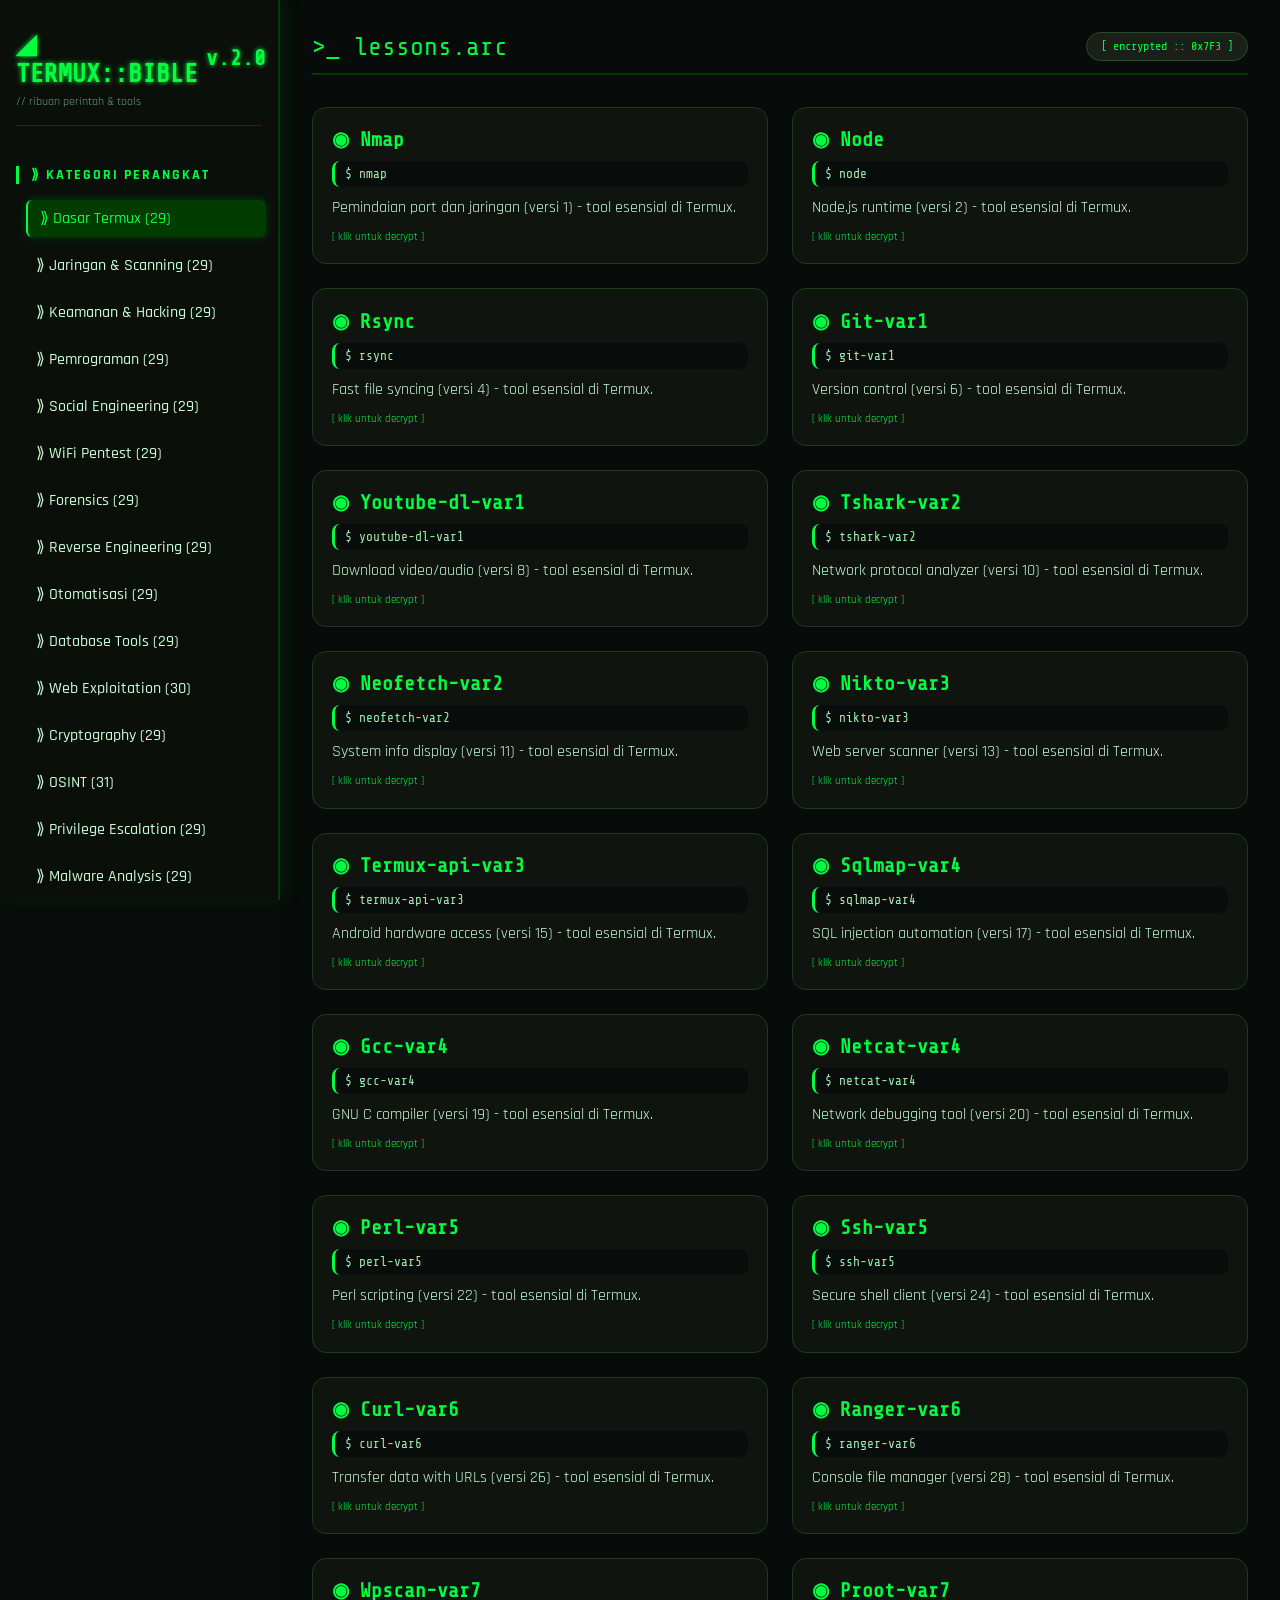
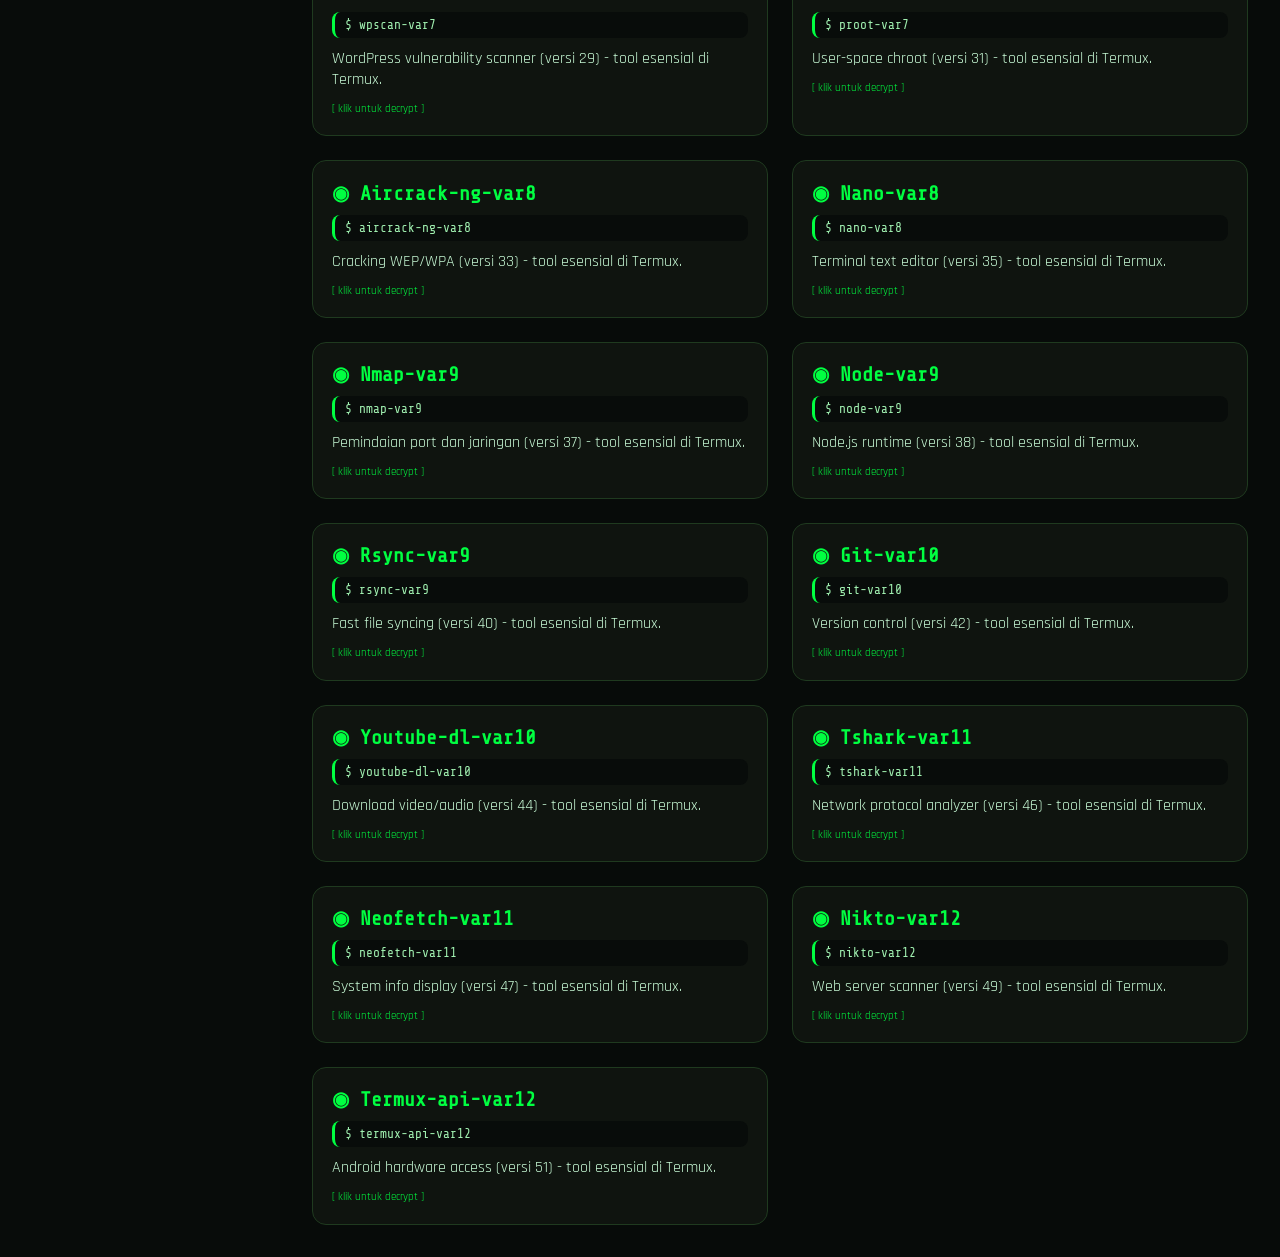
==== index.html @ d5e349f8 "Update index.html" ====
<!DOCTYPE html>
<html lang="id">
<head>
  <meta charset="UTF-8">
  <meta name="viewport" content="width=device-width, initial-scale=1.0, user-scalable=yes">
  <title>Termux Bible | Hacker's Digital Grimoire (Ribuan Perintah)</title>
  <link href="https://fonts.googleapis.com/css2?family=Share+Tech+Mono&family=Rajdhani:wght@300;400;500;600;700&display=swap" rel="stylesheet">
  <style>
    * {
      margin: 0;
      padding: 0;
      box-sizing: border-box;
    }
    body {
      background-color: #080C0A;
      font-family: 'Rajdhani', sans-serif;
      color: #C8FAD6;
      overflow-x: hidden;
    }
    #matrixCanvas {
      position: fixed;
      top: 0;
      left: 0;
      width: 100%;
      height: 100%;
      z-index: 0;
      pointer-events: none;
      opacity: 0.3;
    }
    .app-wrapper {
      display: flex;
      min-height: 100vh;
      position: relative;
      z-index: 2;
      backdrop-filter: blur(0px);
    }
    .sidebar {
      width: 280px;
      background: #0A0F0A;
      border-right: 2px solid #003B00;
      padding: 1.8rem 1rem;
      position: sticky;
      top: 0;
      height: 100vh;
      overflow-y: auto;
      box-shadow: 4px 0 20px rgba(0, 255, 65, 0.08);
      z-index: 3;
    }
    .sidebar::-webkit-scrollbar { width: 4px; }
    .sidebar::-webkit-scrollbar-track { background: #1A1F1A; }
    .sidebar::-webkit-scrollbar-thumb { background: #00FF41; border-radius: 4px; }
    .logo-area {
      margin-bottom: 2.5rem;
      border-bottom: 1px solid #003B00;
      padding-bottom: 1rem;
    }
    .logo {
      font-family: 'Share Tech Mono', monospace;
      font-size: 1.6rem;
      font-weight: bold;
      color: #00FF41;
      text-shadow: 0 0 5px #00FF41;
      display: flex;
      align-items: center;
      gap: 8px;
    }
    .sub {
      font-size: 0.75rem;
      color: #6e9f7a;
      margin-top: 6px;
    }
    .nav-category h3 {
      font-size: 0.85rem;
      text-transform: uppercase;
      letter-spacing: 2px;
      color: #00FF41;
      margin-bottom: 1rem;
      border-left: 3px solid #00FF41;
      padding-left: 12px;
    }
    .cat-list { list-style: none; margin-left: 6px; }
    .cat-item {
      margin-bottom: 10px;
      cursor: pointer;
      padding: 8px 12px;
      font-weight: 500;
      font-size: 1rem;
      color: #C8FAD6;
      border-radius: 6px;
      transition: all 0.2s ease;
      border-left: 2px solid transparent;
    }
    .cat-item:hover, .cat-item.active {
      background: #1A2A1A;
      color: #00FF41;
      border-left-color: #00FF41;
      transform: translateX(4px);
    }
    .cat-item.active { background: #003B00; box-shadow: 0 0 8px rgba(0,255,65,0.2); }
    .main-content {
      flex: 1;
      padding: 2rem;
      overflow-y: auto;
      background: rgba(8, 12, 10, 0.92);
      backdrop-filter: blur(2px);
    }
    .terminal-header {
      display: flex;
      justify-content: space-between;
      border-bottom: 2px solid #003B00;
      padding-bottom: 0.75rem;
      margin-bottom: 2rem;
    }
    .page-title {
      font-family: 'Share Tech Mono', monospace;
      font-size: 1.6rem;
      color: #00FF41;
    }
    .badge {
      background: #1A1F1A;
      padding: 6px 14px;
      border-radius: 20px;
      font-size: 0.75rem;
      font-family: 'Share Tech Mono', monospace;
      color: #00FF41;
      border: 1px solid #2a4a2a;
    }
    .lessons-grid {
      display: grid;
      grid-template-columns: repeat(auto-fill, minmax(300px, 1fr));
      gap: 1.5rem;
      margin-top: 1.2rem;
    }
    .lesson-card {
      background: #0F140F;
      border: 1px solid #1F3A1F;
      border-radius: 14px;
      padding: 1.2rem;
      cursor: pointer;
      transition: 0.25s;
    }
    .lesson-card:hover {
      border-color: #00FF41;
      transform: translateY(-4px);
      background: #111B11;
    }
    .lesson-card h3 {
      font-family: 'Share Tech Mono', monospace;
      font-size: 1.25rem;
      color: #00FF41;
    }
    .lesson-command {
      background: #080C0A;
      padding: 6px 10px;
      border-radius: 8px;
      font-family: 'Share Tech Mono', monospace;
      font-size: 0.8rem;
      color: #A0F0B0;
      margin: 10px 0;
      border-left: 3px solid #00FF41;
    }
    .detail-panel {
      margin-top: 2rem;
      background: #0A100A;
      border: 1px solid #1E3A1E;
      border-radius: 20px;
      padding: 1.5rem;
      animation: glitchFade 0.35s ease;
    }
    @keyframes glitchFade {
      0% { opacity: 0; transform: scale(0.98); filter: blur(2px);}
      100% { opacity: 1; transform: scale(1); filter: blur(0);}
    }
    .decrypt-header {
      display: flex;
      justify-content: space-between;
      align-items: center;
      border-bottom: 1px dashed #00FF41;
      padding-bottom: 12px;
      margin-bottom: 20px;
    }
    .decrypt-title {
      font-family: 'Share Tech Mono', monospace;
      font-size: 1.8rem;
      color: #00FF41;
    }
    .back-btn {
      background: none;
      border: 1px solid #00FF41;
      color: #00FF41;
      padding: 6px 14px;
      border-radius: 30px;
      cursor: pointer;
    }
    .back-btn:hover {
      background: #00FF41;
      color: #080C0A;
    }
    .info-label {
      font-family: 'Share Tech Mono', monospace;
      font-size: 0.85rem;
      color: #00FF41;
      background: #1A1F1A;
      display: inline-block;
      padding: 2px 12px;
      border-radius: 14px;
      margin-bottom: 8px;
    }
    .info-content, .code-block {
      background: #0E130E;
      padding: 12px 16px;
      border-radius: 12px;
      border-left: 3px solid #00FF41;
      white-space: pre-wrap;
      font-family: 'Share Tech Mono', monospace;
      margin-bottom: 1rem;
    }
    @media (max-width: 760px) {
      .app-wrapper { flex-direction: column; }
      .sidebar { width: 100%; height: auto; position: relative; border-right: none; }
    }
  </style>
</head>
<body>
<canvas id="matrixCanvas"></canvas>
<div class="app-wrapper">
  <aside class="sidebar">
    <div class="logo-area">
      <div class="logo">◢ TERMUX::BIBLE <small>v.2.0</small></div>
      <div class="sub">// ribuan perintah & tools</div>
    </div>
    <div class="nav-category">
      <h3>⟫ KATEGORI PERANGKAT</h3>
      <ul class="cat-list" id="categoryList"></ul>
    </div>
    <div style="margin-top:2rem; font-size:0.7rem; text-align:center; opacity:0.6;">
      <span>⚡ decrypt the matrix</span><br>
      <span id="lessonCountInfo"></span>
    </div>
  </aside>
  <main class="main-content" id="mainContent">
    <div class="terminal-header">
      <div class="page-title">>_ lessons.arc</div>
      <div class="badge">[ encrypted :: 0x7F3 ]</div>
    </div>
    <div id="dynamicArea"></div>
  </main>
</div>

<script>
  // ======================== GENERATOR RATUSAN/RIBUAN PELAJARAN ========================
  // Anda bisa mengubah TOTAL_LESSONS menjadi 1000 atau lebih (semakin banyak semakin lambat sedikit)
  const TOTAL_LESSONS = 520;  // <-- ubah sesuai keinginan (520 sudah cukup padat)
  
  // Daftar kategori yang akan digunakan
  const CATEGORY_POOL = [
    "Dasar Termux", "Jaringan & Scanning", "Keamanan & Hacking", "Pemrograman", 
    "Social Engineering", "WiFi Pentest", "Forensics", "Reverse Engineering",
    "Otomatisasi", "Database Tools", "Web Exploitation", "Cryptography", "OSINT",
    "Privilege Escalation", "Malware Analysis", "Cloud & API", "Monitoring", "Utility"
  ];
  
  // Kumpulan template perintah (nama tools populer + random)
  const baseCommands = [
    { name: "nmap", baseDesc: "Pemindaian port dan jaringan" },
    { name: "hydra", baseDesc: "Password brute-force" },
    { name: "sqlmap", baseDesc: "SQL injection automation" },
    { name: "metasploit", baseDesc: "Framework exploit" },
    { name: "aircrack-ng", baseDesc: "Cracking WEP/WPA" },
    { name: "john", baseDesc: "Password cracker" },
    { name: "nikto", baseDesc: "Web server scanner" },
    { name: "gobuster", baseDesc: "Directory/file brute-force" },
    { name: "wpscan", baseDesc: "WordPress vulnerability scanner" },
    { name: "hashcat", baseDesc: "Advanced password recovery" },
    { name: "tshark", baseDesc: "Network protocol analyzer" },
    { name: "tcpdump", baseDesc: "Packet capture" },
    { name: "curl", baseDesc: "Transfer data with URLs" },
    { name: "wget", baseDesc: "Non-interactive downloader" },
    { name: "git", baseDesc: "Version control" },
    { name: "python3", baseDesc: "Python interpreter" },
    { name: "perl", baseDesc: "Perl scripting" },
    { name: "ruby", baseDesc: "Ruby environment" },
    { name: "node", baseDesc: "Node.js runtime" },
    { name: "php", baseDesc: "PHP CLI" },
    { name: "gcc", baseDesc: "GNU C compiler" },
    { name: "make", baseDesc: "Build automation" },
    { name: "nano", baseDesc: "Terminal text editor" },
    { name: "vim", baseDesc: "Advanced text editor" },
    { name: "termux-api", baseDesc: "Android hardware access" },
    { name: "termux-elf-cleaner", baseDesc: "ELF binary cleaner" },
    { name: "proot", baseDesc: "User-space chroot" },
    { name: "tsu", baseDesc: "Switch to root (via sudo)" },
    { name: "neofetch", baseDesc: "System info display" },
    { name: "htop", baseDesc: "Interactive process viewer" },
    { name: "ranger", baseDesc: "Console file manager" },
    { name: "ffmpeg", baseDesc: "Multimedia processing" },
    { name: "youtube-dl", baseDesc: "Download video/audio" },
    { name: "ngrok", baseDesc: "Secure tunnels to localhost" },
    { name: "ssh", baseDesc: "Secure shell client" },
    { name: "scp", baseDesc: "Secure copy" },
    { name: "rsync", baseDesc: "Fast file syncing" },
    { name: "socat", baseDesc: "Multipurpose relay" },
    { name: "netcat", baseDesc: "Network debugging tool" },
    { name: "telnet", baseDesc: "Telnet client" }
  ];
  
  // Fungsi untuk menghasilkan penjelasan dinamis
  function generateExplanation(cmdName, category) {
    return `${cmdName} adalah tool ${category.toLowerCase()} yang powerful di Termux. Memungkinkan Anda melakukan berbagai tugas teknis dengan efisien. Dokumentasi lengkap tersedia dengan menjalankan '${cmdName} --help'.`;
  }
  
  function generateExample(cmdName) {
    const examples = {
      nmap: "nmap -sV -p- 192.168.1.1",
      hydra: "hydra -l admin -P passlist.txt ssh://target.com",
      sqlmap: "sqlmap -u 'http://target.com/page?id=1' --dbs",
      metasploit: "msfconsole -q -x 'use exploit/multi/handler; set PAYLOAD android/meterpreter/reverse_tcp'",
      python3: "python3 -c 'print(\"Hack The Planet\")'",
      git: "git clone https://github.com/tool/repo.git",
      curl: "curl -I https://example.com",
      wget: "wget -r https://target.com/files",
      default: `${cmdName} --help`
    };
    return examples[cmdName] || `# Contoh penggunaan:\n${cmdName} [opsi] <target>\n# Contoh: ${cmdName} -v parameter`;
  }
  
  function generateUse(cmdName, category) {
    const uses = {
      nmap: "Audit keamanan jaringan, menemukan host aktif dan port terbuka.",
      hydra: "Menguji kekuatan password pada berbagai layanan.",
      sqlmap: "Mendeteksi dan mengeksploitasi kerentanan SQL injection.",
      metasploit: "Simulasi serangan dan pengujian penetrasi profesional.",
      python3: "Membangun exploit, otomatisasi, dan analisis data.",
      git: "Mengunduh repository tools hacking terbaru.",
      curl: "Mengirim request HTTP custom, testing API.",
      default: `Digunakan untuk ${category.toLowerCase()} di lingkungan Termux.`
    };
    return uses[cmdName] || uses.default;
  }
  
  function generateHowItWorks(cmdName) {
    return `${cmdName} bekerja dengan memanfaatkan protokol dan library yang tersedia di Termux. Proses internalnya melibatkan interaksi dengan kernel Android melalui sistem call. Baca dokumentasi untuk teknis lebih dalam.`;
  }
  
  function generateInstallation(cmdName) {
    // Simulasi apakah tool sudah bawaan atau perlu install
    const builtin = ["pkg", "apt", "cd", "ls", "cat", "echo", "mkdir", "rm", "mv", "cp", "chmod"];
    if (builtin.includes(cmdName)) return "Sudah tersedia bawaan Termux, tidak perlu install.";
    return `pkg install ${cmdName}`;
  }
  
  // Membuat ribuan lessons
  let lessonsData = [];
  let idCounter = 1;
  
  for (let i = 0; i < TOTAL_LESSONS; i++) {
    // Pilih command dasar secara berulang dengan variasi
    const base = baseCommands[i % baseCommands.length];
    const cmdName = base.name;
    // Variasi nama unik (tambahkan angka jika perlu agar tidak terlalu monoton)
    let uniqueName = cmdName;
    if (i >= baseCommands.length) {
      uniqueName = `${cmdName}-var${Math.floor(i / baseCommands.length)}`;
    }
    // Pilih kategori secara acak namun tetap proporsional
    const category = CATEGORY_POOL[i % CATEGORY_POOL.length];
    const perintah = uniqueName;
    const deskripsi = `${base.baseDesc} (versi ${Math.floor(i/10)+1}) - tool esensial di Termux.`;
    const penjelasan = generateExplanation(uniqueName, category);
    const contoh = generateExample(cmdName);
    const kegunaan = generateUse(cmdName, category);
    const caraKerja = generateHowItWorks(uniqueName);
    let pemasangan = generateInstallation(cmdName);
    // Jika nama mengandung 'var', tetap install dengan nama asli
    if (uniqueName !== cmdName) pemasangan = `pkg install ${cmdName} # atau varian khusus`;
    
    lessonsData.push({
      id: idCounter++,
      nama: uniqueName.charAt(0).toUpperCase() + uniqueName.slice(1),
      kategori: category,
      perintah: perintah,
      deskripsi: deskripsi,
      penjelasan: penjelasan,
      contoh: contoh,
      kegunaan: kegunaan,
      caraKerja: caraKerja,
      pemasangan: pemasangan
    });
  }
  
  // Tambahkan beberapa tools super spesifik agar terasa lebih kaya (opsional)
  const extraTools = [
    { nama: "BeEF", kategori: "Web Exploitation", perintah: "beef-xss", deskripsi: "Browser Exploitation Framework", penjelasan: "Mengontrol browser target melalui hook.", contoh: "./beef", kegunaan: "Social engineering dan client-side attacks", caraKerja: "Menyisipkan javascript hook", pemasangan: "pkg install beef" },
    { nama: "TheHarvester", kategori: "OSINT", perintah: "theHarvester", deskripsi: "Mengumpulkan email, subdomain", penjelasan: "OSINT tool untuk reconnaissance.", contoh: "theHarvester -d example.com -b google", kegunaan: "Footprinting", caraKerja: "Query berbagai mesin pencari", pemasangan: "pkg install theharvester" },
    { nama: "Sherlock", kategori: "OSINT", perintah: "sherlock", deskripsi: "Cari username di social media", penjelasan: "Menemukan akun seseorang di puluhan platform.", contoh: "sherlock username", kegunaan: "Investigasi digital", caraKerja: "HTTP request ke API platform", pemasangan: "git clone https://github.com/sherlock-project/sherlock" }
  ];
  extraTools.forEach(t => lessonsData.push({ id: idCounter++, ...t }));
  
  // ======================== SISA LOGIKA UI SAMA DENGAN SEBELUMNYA (dioptimasi) ========================
  let allCategories = [...new Set(lessonsData.map(l => l.kategori))];
  let activeCategory = allCategories[0];
  let currentView = "list";
  let selectedLesson = null;
  
  const dynamicArea = document.getElementById("dynamicArea");
  const categoryListEl = document.getElementById("categoryList");
  const lessonCountInfo = document.getElementById("lessonCountInfo");
  lessonCountInfo.innerText = `📚 ${lessonsData.length} lessons loaded`;
  
  function renderSidebar() {
    categoryListEl.innerHTML = "";
    allCategories.forEach(cat => {
      const li = document.createElement("li");
      li.className = `cat-item ${activeCategory === cat ? 'active' : ''}`;
      li.textContent = `⟫ ${cat} (${lessonsData.filter(l=>l.kategori===cat).length})`;
      li.addEventListener("click", () => {
        activeCategory = cat;
        currentView = "list";
        selectedLesson = null;
        renderSidebar();
        renderMainContent();
      });
      categoryListEl.appendChild(li);
    });
  }
  
  function escapeHtml(str) {
    if (!str) return "";
    return str.replace(/[&<>]/g, function(m) {
      if (m === '&') return '&amp;';
      if (m === '<') return '&lt;';
      if (m === '>') return '&gt;';
      return m;
    });
  }
  
  function renderLessonDetail(lesson) {
    dynamicArea.innerHTML = `
      <div class="detail-panel">
        <div class="decrypt-header">
          <span class="decrypt-title">◈ ${escapeHtml(lesson.nama)}</span>
          <button class="back-btn" id="backToListBtn">↺ KEMBALI KE DAFTAR</button>
        </div>
        <div><div class="info-label">$ command</div><div class="code-block">${escapeHtml(lesson.perintah)}</div></div>
        <div><div class="info-label">📘 PENJELASAN</div><div class="info-content">${escapeHtml(lesson.penjelasan)}</div></div>
        <div><div class="info-label">⚙️ CONTOH</div><div class="code-block">${escapeHtml(lesson.contoh)}</div></div>
        <div><div class="info-label">🎯 KEGUNAAN</div><div class="info-content">${escapeHtml(lesson.kegunaan)}</div></div>
        <div><div class="info-label">🧠 CARA KERJA</div><div class="info-content">${escapeHtml(lesson.caraKerja)}</div></div>
        <div><div class="info-label">📦 PEMASANGAN</div><div class="code-block">${escapeHtml(lesson.pemasangan)}</div></div>
        <div style="font-size:0.7rem; text-align:right; opacity:0.7;">🔓 decrypted | secure channel</div>
      </div>
    `;
    document.getElementById("backToListBtn")?.addEventListener("click", () => {
      currentView = "list";
      selectedLesson = null;
      renderMainContent();
    });
    currentView = "detail";
  }
  
  function renderLessonList() {
    const filtered = lessonsData.filter(l => l.kategori === activeCategory);
    if (filtered.length === 0) {
      dynamicArea.innerHTML = `<div class="empty-state">⚠️ Tidak ada pelajaran di kategori ini.</div>`;
      return;
    }
    let cardsHtml = `<div class="lessons-grid">`;
    filtered.forEach(lesson => {
      cardsHtml += `
        <div class="lesson-card" data-id="${lesson.id}">
          <h3>◉ ${escapeHtml(lesson.nama)}</h3>
          <div class="lesson-command">$ ${escapeHtml(lesson.perintah)}</div>
          <div class="lesson-desc">${escapeHtml(lesson.deskripsi)}</div>
          <div style="margin-top:12px; font-size:0.7rem; color:#00FF41;">[ klik untuk decrypt ]</div>
        </div>
      `;
    });
    cardsHtml += `</div>`;
    dynamicArea.innerHTML = cardsHtml;
    filtered.forEach(lesson => {
      const card = document.querySelector(`.lesson-card[data-id="${lesson.id}"]`);
      if (card) card.addEventListener("click", () => {
        selectedLesson = lesson;
        // efek decrypt cepat
        dynamicArea.style.opacity = "0.6";
        setTimeout(() => {
          renderLessonDetail(lesson);
          dynamicArea.style.opacity = "1";
        }, 200);
      });
    });
    currentView = "list";
  }
  
  function renderMainContent() {
    if (currentView === "detail" && selectedLesson) renderLessonDetail(selectedLesson);
    else renderLessonList();
  }
  
  renderSidebar();
  renderMainContent();
  
  // ========== MATRIX RAIN ==========
  const canvas = document.getElementById('matrixCanvas');
  let ctx = canvas.getContext('2d');
  let width, height, fontSize = 16, drops = [], matrixChars = "01アイウエオカキクケコABCDEFGHIJKLMNOPQRSTUVWXYZ$#@&".split('');
  function resizeCanvas() {
    width = window.innerWidth;
    height = window.innerHeight;
    canvas.width = width;
    canvas.height = height;
    let columns = Math.floor(width / fontSize);
    drops = [];
    for (let i = 0; i < columns; i++) drops[i] = Math.random() * -height;
  }
  function drawMatrix() {
    if (!ctx) return;
    ctx.fillStyle = "rgba(8, 12, 10, 0.06)";
    ctx.fillRect(0, 0, width, height);
    ctx.fillStyle = "#00FF41";
    ctx.font = fontSize + 'px "Share Tech Mono", monospace';
    for (let i = 0; i < drops.length; i++) {
      let text = matrixChars[Math.floor(Math.random() * matrixChars.length)];
      let x = i * fontSize;
      let y = drops[i] * fontSize;
      ctx.fillStyle = "#00FF41";
      ctx.fillText(text, x, y);
      if (y > height && Math.random() > 0.975) drops[i] = 0;
      drops[i]++;
    }
    requestAnimationFrame(drawMatrix);
  }
  window.addEventListener('resize', () => { resizeCanvas(); });
  resizeCanvas();
  drawMatrix();
</script>
</body>
</html>
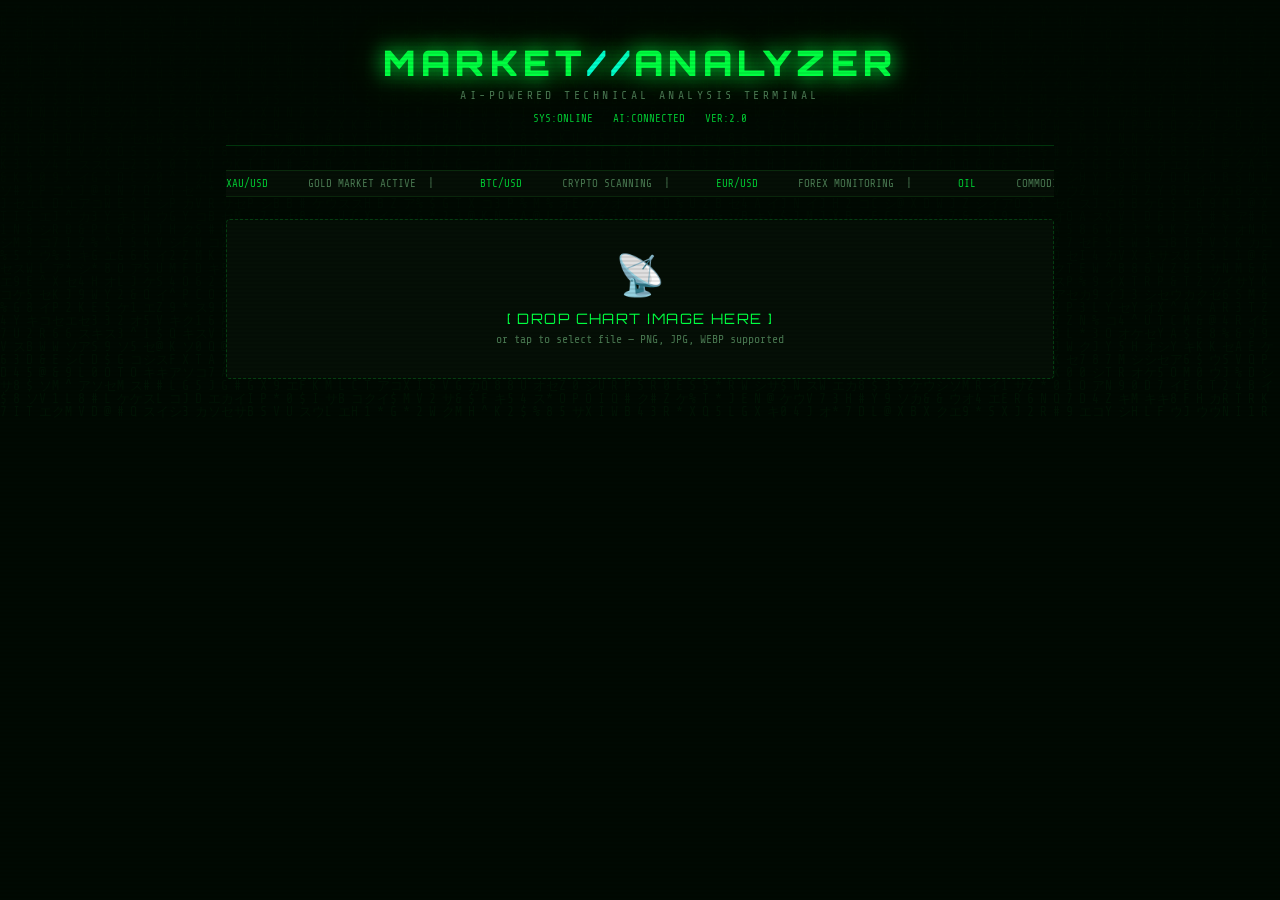
==== commit 7631f259: "Rename market-analyzer.html to index.html" ====
--- a/index.html
+++ b/index.html
@@ -1,538 +1,767 @@
 <!DOCTYPE html>
 <html lang="id">
 <head>
-  <meta charset="UTF-8">
-  <meta name="viewport" content="width=device-width, initial-scale=1.0, user-scalable=yes">
-  <title>Termux Bible | Hacker's Digital Grimoire (Ribuan Perintah)</title>
-  <link href="https://fonts.googleapis.com/css2?family=Share+Tech+Mono&family=Rajdhani:wght@300;400;500;600;700&display=swap" rel="stylesheet">
-  <style>
-    * {
-      margin: 0;
-      padding: 0;
-      box-sizing: border-box;
-    }
-    body {
-      background-color: #080C0A;
-      font-family: 'Rajdhani', sans-serif;
-      color: #C8FAD6;
-      overflow-x: hidden;
-    }
-    #matrixCanvas {
-      position: fixed;
-      top: 0;
-      left: 0;
-      width: 100%;
-      height: 100%;
-      z-index: 0;
-      pointer-events: none;
-      opacity: 0.3;
-    }
-    .app-wrapper {
-      display: flex;
-      min-height: 100vh;
-      position: relative;
-      z-index: 2;
-      backdrop-filter: blur(0px);
-    }
-    .sidebar {
-      width: 280px;
-      background: #0A0F0A;
-      border-right: 2px solid #003B00;
-      padding: 1.8rem 1rem;
-      position: sticky;
-      top: 0;
-      height: 100vh;
-      overflow-y: auto;
-      box-shadow: 4px 0 20px rgba(0, 255, 65, 0.08);
-      z-index: 3;
-    }
-    .sidebar::-webkit-scrollbar { width: 4px; }
-    .sidebar::-webkit-scrollbar-track { background: #1A1F1A; }
-    .sidebar::-webkit-scrollbar-thumb { background: #00FF41; border-radius: 4px; }
-    .logo-area {
-      margin-bottom: 2.5rem;
-      border-bottom: 1px solid #003B00;
-      padding-bottom: 1rem;
-    }
-    .logo {
-      font-family: 'Share Tech Mono', monospace;
-      font-size: 1.6rem;
-      font-weight: bold;
-      color: #00FF41;
-      text-shadow: 0 0 5px #00FF41;
-      display: flex;
-      align-items: center;
-      gap: 8px;
-    }
-    .sub {
-      font-size: 0.75rem;
-      color: #6e9f7a;
-      margin-top: 6px;
-    }
-    .nav-category h3 {
-      font-size: 0.85rem;
-      text-transform: uppercase;
-      letter-spacing: 2px;
-      color: #00FF41;
-      margin-bottom: 1rem;
-      border-left: 3px solid #00FF41;
-      padding-left: 12px;
-    }
-    .cat-list { list-style: none; margin-left: 6px; }
-    .cat-item {
-      margin-bottom: 10px;
-      cursor: pointer;
-      padding: 8px 12px;
-      font-weight: 500;
-      font-size: 1rem;
-      color: #C8FAD6;
-      border-radius: 6px;
-      transition: all 0.2s ease;
-      border-left: 2px solid transparent;
-    }
-    .cat-item:hover, .cat-item.active {
-      background: #1A2A1A;
-      color: #00FF41;
-      border-left-color: #00FF41;
-      transform: translateX(4px);
-    }
-    .cat-item.active { background: #003B00; box-shadow: 0 0 8px rgba(0,255,65,0.2); }
-    .main-content {
-      flex: 1;
-      padding: 2rem;
-      overflow-y: auto;
-      background: rgba(8, 12, 10, 0.92);
-      backdrop-filter: blur(2px);
-    }
-    .terminal-header {
-      display: flex;
-      justify-content: space-between;
-      border-bottom: 2px solid #003B00;
-      padding-bottom: 0.75rem;
-      margin-bottom: 2rem;
-    }
-    .page-title {
-      font-family: 'Share Tech Mono', monospace;
-      font-size: 1.6rem;
-      color: #00FF41;
-    }
-    .badge {
-      background: #1A1F1A;
-      padding: 6px 14px;
-      border-radius: 20px;
-      font-size: 0.75rem;
-      font-family: 'Share Tech Mono', monospace;
-      color: #00FF41;
-      border: 1px solid #2a4a2a;
-    }
-    .lessons-grid {
-      display: grid;
-      grid-template-columns: repeat(auto-fill, minmax(300px, 1fr));
-      gap: 1.5rem;
-      margin-top: 1.2rem;
-    }
-    .lesson-card {
-      background: #0F140F;
-      border: 1px solid #1F3A1F;
-      border-radius: 14px;
-      padding: 1.2rem;
-      cursor: pointer;
-      transition: 0.25s;
-    }
-    .lesson-card:hover {
-      border-color: #00FF41;
-      transform: translateY(-4px);
-      background: #111B11;
-    }
-    .lesson-card h3 {
-      font-family: 'Share Tech Mono', monospace;
-      font-size: 1.25rem;
-      color: #00FF41;
-    }
-    .lesson-command {
-      background: #080C0A;
-      padding: 6px 10px;
-      border-radius: 8px;
-      font-family: 'Share Tech Mono', monospace;
-      font-size: 0.8rem;
-      color: #A0F0B0;
-      margin: 10px 0;
-      border-left: 3px solid #00FF41;
-    }
-    .detail-panel {
-      margin-top: 2rem;
-      background: #0A100A;
-      border: 1px solid #1E3A1E;
-      border-radius: 20px;
-      padding: 1.5rem;
-      animation: glitchFade 0.35s ease;
-    }
-    @keyframes glitchFade {
-      0% { opacity: 0; transform: scale(0.98); filter: blur(2px);}
-      100% { opacity: 1; transform: scale(1); filter: blur(0);}
-    }
-    .decrypt-header {
-      display: flex;
-      justify-content: space-between;
-      align-items: center;
-      border-bottom: 1px dashed #00FF41;
-      padding-bottom: 12px;
-      margin-bottom: 20px;
-    }
-    .decrypt-title {
-      font-family: 'Share Tech Mono', monospace;
-      font-size: 1.8rem;
-      color: #00FF41;
-    }
-    .back-btn {
-      background: none;
-      border: 1px solid #00FF41;
-      color: #00FF41;
-      padding: 6px 14px;
-      border-radius: 30px;
-      cursor: pointer;
-    }
-    .back-btn:hover {
-      background: #00FF41;
-      color: #080C0A;
-    }
-    .info-label {
-      font-family: 'Share Tech Mono', monospace;
-      font-size: 0.85rem;
-      color: #00FF41;
-      background: #1A1F1A;
-      display: inline-block;
-      padding: 2px 12px;
-      border-radius: 14px;
-      margin-bottom: 8px;
-    }
-    .info-content, .code-block {
-      background: #0E130E;
-      padding: 12px 16px;
-      border-radius: 12px;
-      border-left: 3px solid #00FF41;
-      white-space: pre-wrap;
-      font-family: 'Share Tech Mono', monospace;
-      margin-bottom: 1rem;
-    }
-    @media (max-width: 760px) {
-      .app-wrapper { flex-direction: column; }
-      .sidebar { width: 100%; height: auto; position: relative; border-right: none; }
-    }
-  </style>
+<meta charset="UTF-8">
+<meta name="viewport" content="width=device-width, initial-scale=1.0">
+<title>MARKET//ANALYZER</title>
+<style>
+  @import url('https://fonts.googleapis.com/css2?family=Share+Tech+Mono&family=Orbitron:wght@400;700;900&display=swap');
+
+  :root {
+    --green: #00ff41;
+    --green-dim: #00cc33;
+    --green-faint: #003b0f;
+    --green-glow: rgba(0,255,65,0.15);
+    --bg: #010a03;
+    --surface: #050f06;
+    --border: #0a2a0d;
+    --border-bright: #00ff4133;
+    --red: #ff2244;
+    --yellow: #ffd700;
+    --cyan: #00ffcc;
+    --text-dim: #4a7a52;
+  }
+
+  * { margin: 0; padding: 0; box-sizing: border-box; }
+
+  body {
+    background: var(--bg);
+    color: var(--green);
+    font-family: 'Share Tech Mono', monospace;
+    min-height: 100vh;
+    overflow-x: hidden;
+  }
+
+  /* Scanline overlay */
+  body::before {
+    content: '';
+    position: fixed;
+    top: 0; left: 0;
+    width: 100%; height: 100%;
+    background: repeating-linear-gradient(
+      0deg,
+      transparent,
+      transparent 2px,
+      rgba(0,0,0,0.08) 2px,
+      rgba(0,0,0,0.08) 4px
+    );
+    pointer-events: none;
+    z-index: 9999;
+  }
+
+  /* Matrix rain canvas */
+  #matrix-bg {
+    position: fixed;
+    top: 0; left: 0;
+    width: 100%; height: 100%;
+    opacity: 0.04;
+    z-index: 0;
+    pointer-events: none;
+  }
+
+  .container {
+    position: relative;
+    z-index: 1;
+    max-width: 860px;
+    margin: 0 auto;
+    padding: 20px 16px 40px;
+  }
+
+  /* Header */
+  .header {
+    text-align: center;
+    padding: 24px 0 20px;
+    border-bottom: 1px solid var(--border-bright);
+    margin-bottom: 24px;
+  }
+
+  .logo {
+    font-family: 'Orbitron', monospace;
+    font-size: clamp(1.4rem, 5vw, 2.2rem);
+    font-weight: 900;
+    letter-spacing: 0.15em;
+    color: var(--green);
+    text-shadow: 0 0 20px var(--green), 0 0 40px rgba(0,255,65,0.4);
+    line-height: 1.1;
+  }
+
+  .logo span { color: var(--cyan); }
+
+  .tagline {
+    font-size: 0.72rem;
+    color: var(--text-dim);
+    letter-spacing: 0.3em;
+    margin-top: 6px;
+    text-transform: uppercase;
+  }
+
+  .sys-status {
+    display: flex;
+    justify-content: center;
+    gap: 20px;
+    margin-top: 10px;
+    font-size: 0.68rem;
+    color: var(--text-dim);
+  }
+
+  .sys-status span { color: var(--green-dim); }
+
+  /* Upload zone */
+  .upload-section {
+    background: var(--surface);
+    border: 1px dashed var(--border-bright);
+    border-radius: 4px;
+    padding: 32px 20px;
+    text-align: center;
+    cursor: pointer;
+    transition: all 0.2s;
+    position: relative;
+    overflow: hidden;
+    margin-bottom: 20px;
+  }
+
+  .upload-section:hover, .upload-section.drag-over {
+    border-color: var(--green);
+    background: var(--green-glow);
+    box-shadow: 0 0 20px rgba(0,255,65,0.1);
+  }
+
+  .upload-section::before {
+    content: '';
+    position: absolute;
+    top: 0; left: -100%;
+    width: 100%; height: 2px;
+    background: linear-gradient(90deg, transparent, var(--green), transparent);
+    animation: scan 3s linear infinite;
+  }
+
+  @keyframes scan {
+    0% { left: -100%; }
+    100% { left: 100%; }
+  }
+
+  .upload-icon {
+    font-size: 2.5rem;
+    margin-bottom: 10px;
+    display: block;
+  }
+
+  .upload-title {
+    font-family: 'Orbitron', monospace;
+    font-size: 0.9rem;
+    letter-spacing: 0.1em;
+    color: var(--green);
+    margin-bottom: 6px;
+  }
+
+  .upload-sub {
+    font-size: 0.72rem;
+    color: var(--text-dim);
+  }
+
+  #fileInput { display: none; }
+
+  /* Preview */
+  #preview-container {
+    display: none;
+    margin-bottom: 20px;
+    border: 1px solid var(--border-bright);
+    border-radius: 4px;
+    overflow: hidden;
+    background: var(--surface);
+  }
+
+  .preview-header {
+    padding: 8px 14px;
+    border-bottom: 1px solid var(--border);
+    font-size: 0.7rem;
+    color: var(--text-dim);
+    display: flex;
+    justify-content: space-between;
+    align-items: center;
+  }
+
+  .preview-header span { color: var(--green-dim); }
+
+  #preview-img {
+    width: 100%;
+    max-height: 320px;
+    object-fit: contain;
+    display: block;
+    background: #000;
+  }
+
+  /* Context inputs */
+  .context-panel {
+    display: none;
+    background: var(--surface);
+    border: 1px solid var(--border-bright);
+    border-radius: 4px;
+    padding: 16px;
+    margin-bottom: 20px;
+  }
+
+  .panel-title {
+    font-family: 'Orbitron', monospace;
+    font-size: 0.72rem;
+    letter-spacing: 0.15em;
+    color: var(--green-dim);
+    margin-bottom: 14px;
+  }
+
+  .input-row {
+    display: grid;
+    grid-template-columns: 1fr 1fr;
+    gap: 12px;
+    margin-bottom: 12px;
+  }
+
+  .input-group {
+    display: flex;
+    flex-direction: column;
+    gap: 5px;
+  }
+
+  .input-group label {
+    font-size: 0.65rem;
+    color: var(--text-dim);
+    letter-spacing: 0.1em;
+    text-transform: uppercase;
+  }
+
+  .input-group select,
+  .input-group input {
+    background: var(--bg);
+    border: 1px solid var(--border);
+    color: var(--green);
+    font-family: 'Share Tech Mono', monospace;
+    font-size: 0.8rem;
+    padding: 7px 10px;
+    border-radius: 3px;
+    outline: none;
+    transition: border-color 0.2s;
+  }
+
+  .input-group select:focus,
+  .input-group input:focus {
+    border-color: var(--green-dim);
+  }
+
+  .input-group select option { background: #010a03; }
+
+  /* Analyze button */
+  .analyze-btn {
+    width: 100%;
+    padding: 14px;
+    background: transparent;
+    border: 1px solid var(--green);
+    color: var(--green);
+    font-family: 'Orbitron', monospace;
+    font-size: 0.85rem;
+    font-weight: 700;
+    letter-spacing: 0.2em;
+    cursor: pointer;
+    border-radius: 3px;
+    transition: all 0.2s;
+    display: none;
+    text-transform: uppercase;
+    position: relative;
+    overflow: hidden;
+  }
+
+  .analyze-btn:hover:not(:disabled) {
+    background: var(--green-glow);
+    box-shadow: 0 0 20px rgba(0,255,65,0.2);
+    text-shadow: 0 0 10px var(--green);
+  }
+
+  .analyze-btn:disabled {
+    opacity: 0.5;
+    cursor: not-allowed;
+  }
+
+  /* Result terminal */
+  #result-terminal {
+    display: none;
+    background: var(--bg);
+    border: 1px solid var(--green);
+    border-radius: 4px;
+    overflow: hidden;
+    margin-top: 20px;
+    box-shadow: 0 0 30px rgba(0,255,65,0.08);
+  }
+
+  .terminal-bar {
+    background: var(--surface);
+    padding: 8px 14px;
+    border-bottom: 1px solid var(--border);
+    display: flex;
+    align-items: center;
+    gap: 8px;
+    font-size: 0.68rem;
+    color: var(--text-dim);
+  }
+
+  .dot { width: 8px; height: 8px; border-radius: 50%; }
+  .dot.r { background: var(--red); }
+  .dot.y { background: var(--yellow); }
+  .dot.g { background: var(--green); }
+
+  .terminal-title { margin-left: 4px; letter-spacing: 0.1em; }
+
+  #terminal-output {
+    padding: 20px;
+    font-size: 0.82rem;
+    line-height: 1.8;
+    white-space: pre-wrap;
+    min-height: 120px;
+    color: var(--green);
+  }
+
+  /* Typing cursor */
+  .cursor {
+    display: inline-block;
+    width: 8px;
+    height: 14px;
+    background: var(--green);
+    animation: blink 0.8s step-end infinite;
+    vertical-align: middle;
+  }
+
+  @keyframes blink { 50% { opacity: 0; } }
+
+  /* Result styling via JS classes */
+  .result-header { color: var(--cyan); font-family: 'Orbitron', monospace; font-size: 0.75rem; }
+  .result-bull { color: #00ff88; }
+  .result-bear { color: var(--red); }
+  .result-neutral { color: var(--yellow); }
+  .result-label { color: var(--text-dim); }
+  .result-value { color: var(--green); }
+  .result-warn { color: var(--yellow); }
+  .result-divider { color: var(--border-bright); }
+
+  /* Loading */
+  .loading-line {
+    color: var(--green-dim);
+    font-size: 0.75rem;
+  }
+
+  /* Reset btn */
+  .reset-btn {
+    background: transparent;
+    border: 1px solid var(--border);
+    color: var(--text-dim);
+    font-family: 'Share Tech Mono', monospace;
+    font-size: 0.72rem;
+    padding: 6px 14px;
+    cursor: pointer;
+    border-radius: 3px;
+    transition: all 0.2s;
+    margin-top: 16px;
+    letter-spacing: 0.1em;
+    display: none;
+  }
+
+  .reset-btn:hover {
+    border-color: var(--green-dim);
+    color: var(--green-dim);
+  }
+
+  /* Ticker tape */
+  .ticker {
+    border-top: 1px solid var(--border);
+    border-bottom: 1px solid var(--border);
+    padding: 6px 0;
+    overflow: hidden;
+    margin-bottom: 22px;
+    background: var(--surface);
+  }
+
+  .ticker-inner {
+    display: flex;
+    gap: 40px;
+    animation: ticker 20s linear infinite;
+    white-space: nowrap;
+    font-size: 0.68rem;
+    color: var(--text-dim);
+  }
+
+  .ticker-inner span { color: var(--green-dim); }
+
+  @keyframes ticker {
+    0% { transform: translateX(0); }
+    100% { transform: translateX(-50%); }
+  }
+
+  @media (max-width: 480px) {
+    .input-row { grid-template-columns: 1fr; }
+  }
+</style>
 </head>
 <body>
-<canvas id="matrixCanvas"></canvas>
-<div class="app-wrapper">
-  <aside class="sidebar">
-    <div class="logo-area">
-      <div class="logo">◢ TERMUX::BIBLE <small>v.2.0</small></div>
-      <div class="sub">// ribuan perintah & tools</div>
+
+<canvas id="matrix-bg"></canvas>
+
+<div class="container">
+
+  <!-- Header -->
+  <div class="header">
+    <div class="logo">MARKET<span>//</span>ANALYZER</div>
+    <div class="tagline">AI-Powered Technical Analysis Terminal</div>
+    <div class="sys-status">
+      <span>SYS:<span>ONLINE</span></span>
+      <span>AI:<span>CONNECTED</span></span>
+      <span>VER:<span>2.0</span></span>
     </div>
-    <div class="nav-category">
-      <h3>⟫ KATEGORI PERANGKAT</h3>
-      <ul class="cat-list" id="categoryList"></ul>
+  </div>
+
+  <!-- Ticker -->
+  <div class="ticker">
+    <div class="ticker-inner">
+      <span>XAU/USD</span> GOLD MARKET ACTIVE &nbsp;|&nbsp;
+      <span>BTC/USD</span> CRYPTO SCANNING &nbsp;|&nbsp;
+      <span>EUR/USD</span> FOREX MONITORING &nbsp;|&nbsp;
+      <span>OIL</span> COMMODITY WATCH &nbsp;|&nbsp;
+      <span>SPX</span> INDEX TRACKING &nbsp;|&nbsp;
+      <!-- duplicate for seamless loop -->
+      <span>XAU/USD</span> GOLD MARKET ACTIVE &nbsp;|&nbsp;
+      <span>BTC/USD</span> CRYPTO SCANNING &nbsp;|&nbsp;
+      <span>EUR/USD</span> FOREX MONITORING &nbsp;|&nbsp;
+      <span>OIL</span> COMMODITY WATCH &nbsp;|&nbsp;
+      <span>SPX</span> INDEX TRACKING &nbsp;|&nbsp;
     </div>
-    <div style="margin-top:2rem; font-size:0.7rem; text-align:center; opacity:0.6;">
-      <span>⚡ decrypt the matrix</span><br>
-      <span id="lessonCountInfo"></span>
+  </div>
+
+  <!-- Upload -->
+  <div class="upload-section" id="dropZone">
+    <span class="upload-icon">📡</span>
+    <div class="upload-title">[ DROP CHART IMAGE HERE ]</div>
+    <div class="upload-sub">or tap to select file — PNG, JPG, WEBP supported</div>
+    <input type="file" id="fileInput" accept="image/*">
+  </div>
+
+  <!-- Preview -->
+  <div id="preview-container">
+    <div class="preview-header">
+      <span>▶ CHART_LOADED</span>
+      <span id="file-name">—</span>
     </div>
-  </aside>
-  <main class="main-content" id="mainContent">
-    <div class="terminal-header">
-      <div class="page-title">>_ lessons.arc</div>
-      <div class="badge">[ encrypted :: 0x7F3 ]</div>
+    <img id="preview-img" alt="Chart Preview">
+  </div>
+
+  <!-- Context Panel -->
+  <div class="context-panel" id="contextPanel">
+    <div class="panel-title">[ INPUT PARAMETER ]</div>
+    <div class="input-row">
+      <div class="input-group">
+        <label>Instrumen</label>
+        <input type="text" id="instrument" placeholder="XAU/USD, BTC, EUR/USD..." value="XAU/USD">
+      </div>
+      <div class="input-group">
+        <label>Timeframe</label>
+        <select id="timeframe">
+          <option value="1m">1 Menit</option>
+          <option value="5m">5 Menit</option>
+          <option value="15m" selected>15 Menit</option>
+          <option value="30m">30 Menit</option>
+          <option value="1h">1 Jam</option>
+          <option value="4h">4 Jam</option>
+          <option value="1d">Daily</option>
+        </select>
+      </div>
     </div>
-    <div id="dynamicArea"></div>
-  </main>
+    <div class="input-row">
+      <div class="input-group">
+        <label>Tujuan Trading</label>
+        <select id="goal">
+          <option value="scalping">Scalping</option>
+          <option value="intraday">Intraday</option>
+          <option value="swing">Swing</option>
+        </select>
+      </div>
+      <div class="input-group">
+        <label>Posisi Saat Ini</label>
+        <select id="position">
+          <option value="none">Belum Punya Posisi</option>
+          <option value="buy">Sudah BUY/Long</option>
+          <option value="sell">Sudah SELL/Short</option>
+        </select>
+      </div>
+    </div>
+  </div>
+
+  <!-- Analyze Button -->
+  <button class="analyze-btn" id="analyzeBtn" onclick="analyzeChart()">
+    ⚡ JALANKAN ANALISA AI
+  </button>
+
+  <!-- Result Terminal -->
+  <div id="result-terminal">
+    <div class="terminal-bar">
+      <div class="dot r"></div>
+      <div class="dot y"></div>
+      <div class="dot g"></div>
+      <span class="terminal-title">ANALYSIS_OUTPUT.log</span>
+    </div>
+    <div id="terminal-output"></div>
+  </div>
+
+  <button class="reset-btn" id="resetBtn" onclick="resetAll()">[ RESET // ANALISA BARU ]</button>
+
 </div>
 
 <script>
-  // ======================== GENERATOR RATUSAN/RIBUAN PELAJARAN ========================
-  // Anda bisa mengubah TOTAL_LESSONS menjadi 1000 atau lebih (semakin banyak semakin lambat sedikit)
-  const TOTAL_LESSONS = 520;  // <-- ubah sesuai keinginan (520 sudah cukup padat)
-  
-  // Daftar kategori yang akan digunakan
-  const CATEGORY_POOL = [
-    "Dasar Termux", "Jaringan & Scanning", "Keamanan & Hacking", "Pemrograman", 
-    "Social Engineering", "WiFi Pentest", "Forensics", "Reverse Engineering",
-    "Otomatisasi", "Database Tools", "Web Exploitation", "Cryptography", "OSINT",
-    "Privilege Escalation", "Malware Analysis", "Cloud & API", "Monitoring", "Utility"
+// ─── Matrix Rain ───────────────────────────────────────────────
+const canvas = document.getElementById('matrix-bg');
+const ctx = canvas.getContext('2d');
+function resizeCanvas() {
+  canvas.width = window.innerWidth;
+  canvas.height = window.innerHeight;
+}
+resizeCanvas();
+window.addEventListener('resize', resizeCanvas);
+
+const chars = 'ABCDEFGHIJKLMNOPQRSTUVWXYZ0123456789@#$%^&*アイウエオカキクケコサシスセソ';
+const fontSize = 13;
+let columns = Math.floor(canvas.width / fontSize);
+let drops = Array(columns).fill(1);
+
+function drawMatrix() {
+  ctx.fillStyle = 'rgba(1,10,3,0.05)';
+  ctx.fillRect(0, 0, canvas.width, canvas.height);
+  ctx.fillStyle = '#00ff41';
+  ctx.font = fontSize + 'px Share Tech Mono';
+  for (let i = 0; i < drops.length; i++) {
+    const char = chars[Math.floor(Math.random() * chars.length)];
+    ctx.fillText(char, i * fontSize, drops[i] * fontSize);
+    if (drops[i] * fontSize > canvas.height && Math.random() > 0.975) drops[i] = 0;
+    drops[i]++;
+  }
+}
+setInterval(drawMatrix, 50);
+
+// ─── File Upload ───────────────────────────────────────────────
+const dropZone = document.getElementById('dropZone');
+const fileInput = document.getElementById('fileInput');
+let imageBase64 = null;
+
+dropZone.addEventListener('click', () => fileInput.click());
+dropZone.addEventListener('dragover', e => { e.preventDefault(); dropZone.classList.add('drag-over'); });
+dropZone.addEventListener('dragleave', () => dropZone.classList.remove('drag-over'));
+dropZone.addEventListener('drop', e => {
+  e.preventDefault();
+  dropZone.classList.remove('drag-over');
+  const file = e.dataTransfer.files[0];
+  if (file) loadFile(file);
+});
+fileInput.addEventListener('change', e => {
+  if (e.target.files[0]) loadFile(e.target.files[0]);
+});
+
+function loadFile(file) {
+  const reader = new FileReader();
+  reader.onload = (e) => {
+    const result = e.target.result;
+    imageBase64 = result.split(',')[1];
+
+    document.getElementById('preview-img').src = result;
+    document.getElementById('file-name').textContent = file.name;
+    document.getElementById('preview-container').style.display = 'block';
+    document.getElementById('contextPanel').style.display = 'block';
+    document.getElementById('analyzeBtn').style.display = 'block';
+    dropZone.style.display = 'none';
+  };
+  reader.readAsDataURL(file);
+}
+
+// ─── Analyze ───────────────────────────────────────────────────
+async function analyzeChart() {
+  const btn = document.getElementById('analyzeBtn');
+  const terminal = document.getElementById('result-terminal');
+  const output = document.getElementById('terminal-output');
+  const resetBtn = document.getElementById('resetBtn');
+
+  const instrument = document.getElementById('instrument').value || 'Unknown';
+  const timeframe = document.getElementById('timeframe').value;
+  const goal = document.getElementById('goal').value;
+  const position = document.getElementById('position').value;
+
+  btn.disabled = true;
+  btn.textContent = '⏳ MEMPROSES...';
+  terminal.style.display = 'block';
+  output.innerHTML = '';
+  resetBtn.style.display = 'none';
+
+  // Boot sequence
+  const bootLines = [
+    '> INITIALIZING AI ENGINE...',
+    '> LOADING CHART DATA...',
+    '> SCANNING PATTERN RECOGNITION MODULE...',
+    '> RUNNING TECHNICAL ANALYSIS...',
   ];
-  
-  // Kumpulan template perintah (nama tools populer + random)
-  const baseCommands = [
-    { name: "nmap", baseDesc: "Pemindaian port dan jaringan" },
-    { name: "hydra", baseDesc: "Password brute-force" },
-    { name: "sqlmap", baseDesc: "SQL injection automation" },
-    { name: "metasploit", baseDesc: "Framework exploit" },
-    { name: "aircrack-ng", baseDesc: "Cracking WEP/WPA" },
-    { name: "john", baseDesc: "Password cracker" },
-    { name: "nikto", baseDesc: "Web server scanner" },
-    { name: "gobuster", baseDesc: "Directory/file brute-force" },
-    { name: "wpscan", baseDesc: "WordPress vulnerability scanner" },
-    { name: "hashcat", baseDesc: "Advanced password recovery" },
-    { name: "tshark", baseDesc: "Network protocol analyzer" },
-    { name: "tcpdump", baseDesc: "Packet capture" },
-    { name: "curl", baseDesc: "Transfer data with URLs" },
-    { name: "wget", baseDesc: "Non-interactive downloader" },
-    { name: "git", baseDesc: "Version control" },
-    { name: "python3", baseDesc: "Python interpreter" },
-    { name: "perl", baseDesc: "Perl scripting" },
-    { name: "ruby", baseDesc: "Ruby environment" },
-    { name: "node", baseDesc: "Node.js runtime" },
-    { name: "php", baseDesc: "PHP CLI" },
-    { name: "gcc", baseDesc: "GNU C compiler" },
-    { name: "make", baseDesc: "Build automation" },
-    { name: "nano", baseDesc: "Terminal text editor" },
-    { name: "vim", baseDesc: "Advanced text editor" },
-    { name: "termux-api", baseDesc: "Android hardware access" },
-    { name: "termux-elf-cleaner", baseDesc: "ELF binary cleaner" },
-    { name: "proot", baseDesc: "User-space chroot" },
-    { name: "tsu", baseDesc: "Switch to root (via sudo)" },
-    { name: "neofetch", baseDesc: "System info display" },
-    { name: "htop", baseDesc: "Interactive process viewer" },
-    { name: "ranger", baseDesc: "Console file manager" },
-    { name: "ffmpeg", baseDesc: "Multimedia processing" },
-    { name: "youtube-dl", baseDesc: "Download video/audio" },
-    { name: "ngrok", baseDesc: "Secure tunnels to localhost" },
-    { name: "ssh", baseDesc: "Secure shell client" },
-    { name: "scp", baseDesc: "Secure copy" },
-    { name: "rsync", baseDesc: "Fast file syncing" },
-    { name: "socat", baseDesc: "Multipurpose relay" },
-    { name: "netcat", baseDesc: "Network debugging tool" },
-    { name: "telnet", baseDesc: "Telnet client" }
+
+  for (const line of bootLines) {
+    await typeText(output, line + '\n', 18);
+    await sleep(120);
+  }
+
+  try {
+    const prompt = `Kamu adalah analis trading profesional dengan keahlian teknikal analisis tinggi.
+
+Analisa chart trading berikut dan berikan analisa LENGKAP dalam format TERMINAL/HACKER style menggunakan teks ASCII.
+
+Parameter:
+- Instrumen: ${instrument}
+- Timeframe: ${timeframe}
+- Tujuan: ${goal}
+- Posisi saat ini: ${position}
+
+Berikan analisa dengan format PERSIS seperti ini (gunakan bahasa Indonesia):
+
+══════════════════════════════════════
+ MARKET ANALYSIS REPORT
+══════════════════════════════════════
+
+[TREND UTAMA]
+Arah    : BULLISH / BEARISH / SIDEWAYS
+Kekuatan: KUAT / SEDANG / LEMAH
+
+[PRICE ACTION]
+• (deskripsi pola candle dan pergerakan harga)
+• (support dan resistance utama)
+• (pola chart yang terlihat)
+
+[INDIKATOR]
+• (analisa indikator yang terlihat di chart)
+• (divergence jika ada)
+
+[SKENARIO]
+▲ BULL CASE : (kondisi dan target naik)
+▼ BEAR CASE : (kondisi dan target turun)
+
+[REKOMENDASI - ${goal.toUpperCase()}]
+Action  : BUY / SELL / WAIT
+Entry   : (level harga)
+SL      : (stop loss)
+TP1     : (target 1)
+TP2     : (target 2)
+R/R     : (risk reward ratio)
+
+[RISK LEVEL]
+⚠ (HIGH / MEDIUM / LOW) — (alasan singkat)
+
+[CATATAN]
+• (tips penting untuk trader)
+
+══════════════════════════════════════
+Tulis HANYA output format di atas, tanpa penjelasan tambahan di luar format.`;
+
+    const response = await fetch('https://api.anthropic.com/v1/messages', {
+      method: 'POST',
+      headers: { 'Content-Type': 'application/json' },
+      body: JSON.stringify({
+        model: 'claude-sonnet-4-6',
+        max_tokens: 1000,
+        messages: [{
+          role: 'user',
+          content: [
+            {
+              type: 'image',
+              source: {
+                type: 'base64',
+                media_type: 'image/jpeg',
+                data: imageBase64
+              }
+            },
+            { type: 'text', text: prompt }
+          ]
+        }]
+      })
+    });
+
+    const data = await response.json();
+    const text = data.content?.[0]?.text || 'ERROR: No response from AI.';
+
+    await sleep(300);
+    await typeText(output, '\n', 10);
+    await streamText(output, text, 12);
+
+  } catch (err) {
+    await typeText(output, '\n[ERROR] ' + err.message, 20);
+  }
+
+  btn.textContent = '✓ ANALISA SELESAI';
+  resetBtn.style.display = 'inline-block';
+}
+
+// ─── Helpers ───────────────────────────────────────────────────
+function sleep(ms) { return new Promise(r => setTimeout(r, ms)); }
+
+async function typeText(el, text, delay = 20) {
+  for (const char of text) {
+    el.innerHTML += char === '\n' ? '<br>' : char;
+    el.scrollTop = el.scrollHeight;
+    await sleep(delay);
+  }
+}
+
+async function streamText(el, text, delay = 8) {
+  // Color mapping
+  const colorMap = [
+    { pattern: /══+/g, cls: 'result-divider' },
+    { pattern: /BULLISH/g, cls: 'result-bull' },
+    { pattern: /BEARISH/g, cls: 'result-bear' },
+    { pattern: /SIDEWAYS/g, cls: 'result-neutral' },
+    { pattern: /BUY/g, cls: 'result-bull' },
+    { pattern: /SELL/g, cls: 'result-bear' },
+    { pattern: /WAIT/g, cls: 'result-neutral' },
+    { pattern: /HIGH/g, cls: 'result-bear' },
+    { pattern: /⚠/g, cls: 'result-warn' },
+    { pattern: /▲/g, cls: 'result-bull' },
+    { pattern: /▼/g, cls: 'result-bear' },
+    { pattern: /\[.+?\]/g, cls: 'result-header' },
   ];
-  
-  // Fungsi untuk menghasilkan penjelasan dinamis
-  function generateExplanation(cmdName, category) {
-    return `${cmdName} adalah tool ${category.toLowerCase()} yang powerful di Termux. Memungkinkan Anda melakukan berbagai tugas teknis dengan efisien. Dokumentasi lengkap tersedia dengan menjalankan '${cmdName} --help'.`;
-  }
-  
-  function generateExample(cmdName) {
-    const examples = {
-      nmap: "nmap -sV -p- 192.168.1.1",
-      hydra: "hydra -l admin -P passlist.txt ssh://target.com",
-      sqlmap: "sqlmap -u 'http://target.com/page?id=1' --dbs",
-      metasploit: "msfconsole -q -x 'use exploit/multi/handler; set PAYLOAD android/meterpreter/reverse_tcp'",
-      python3: "python3 -c 'print(\"Hack The Planet\")'",
-      git: "git clone https://github.com/tool/repo.git",
-      curl: "curl -I https://example.com",
-      wget: "wget -r https://target.com/files",
-      default: `${cmdName} --help`
-    };
-    return examples[cmdName] || `# Contoh penggunaan:\n${cmdName} [opsi] <target>\n# Contoh: ${cmdName} -v parameter`;
-  }
-  
-  function generateUse(cmdName, category) {
-    const uses = {
-      nmap: "Audit keamanan jaringan, menemukan host aktif dan port terbuka.",
-      hydra: "Menguji kekuatan password pada berbagai layanan.",
-      sqlmap: "Mendeteksi dan mengeksploitasi kerentanan SQL injection.",
-      metasploit: "Simulasi serangan dan pengujian penetrasi profesional.",
-      python3: "Membangun exploit, otomatisasi, dan analisis data.",
-      git: "Mengunduh repository tools hacking terbaru.",
-      curl: "Mengirim request HTTP custom, testing API.",
-      default: `Digunakan untuk ${category.toLowerCase()} di lingkungan Termux.`
-    };
-    return uses[cmdName] || uses.default;
-  }
-  
-  function generateHowItWorks(cmdName) {
-    return `${cmdName} bekerja dengan memanfaatkan protokol dan library yang tersedia di Termux. Proses internalnya melibatkan interaksi dengan kernel Android melalui sistem call. Baca dokumentasi untuk teknis lebih dalam.`;
-  }
-  
-  function generateInstallation(cmdName) {
-    // Simulasi apakah tool sudah bawaan atau perlu install
-    const builtin = ["pkg", "apt", "cd", "ls", "cat", "echo", "mkdir", "rm", "mv", "cp", "chmod"];
-    if (builtin.includes(cmdName)) return "Sudah tersedia bawaan Termux, tidak perlu install.";
-    return `pkg install ${cmdName}`;
-  }
-  
-  // Membuat ribuan lessons
-  let lessonsData = [];
-  let idCounter = 1;
-  
-  for (let i = 0; i < TOTAL_LESSONS; i++) {
-    // Pilih command dasar secara berulang dengan variasi
-    const base = baseCommands[i % baseCommands.length];
-    const cmdName = base.name;
-    // Variasi nama unik (tambahkan angka jika perlu agar tidak terlalu monoton)
-    let uniqueName = cmdName;
-    if (i >= baseCommands.length) {
-      uniqueName = `${cmdName}-var${Math.floor(i / baseCommands.length)}`;
-    }
-    // Pilih kategori secara acak namun tetap proporsional
-    const category = CATEGORY_POOL[i % CATEGORY_POOL.length];
-    const perintah = uniqueName;
-    const deskripsi = `${base.baseDesc} (versi ${Math.floor(i/10)+1}) - tool esensial di Termux.`;
-    const penjelasan = generateExplanation(uniqueName, category);
-    const contoh = generateExample(cmdName);
-    const kegunaan = generateUse(cmdName, category);
-    const caraKerja = generateHowItWorks(uniqueName);
-    let pemasangan = generateInstallation(cmdName);
-    // Jika nama mengandung 'var', tetap install dengan nama asli
-    if (uniqueName !== cmdName) pemasangan = `pkg install ${cmdName} # atau varian khusus`;
-    
-    lessonsData.push({
-      id: idCounter++,
-      nama: uniqueName.charAt(0).toUpperCase() + uniqueName.slice(1),
-      kategori: category,
-      perintah: perintah,
-      deskripsi: deskripsi,
-      penjelasan: penjelasan,
-      contoh: contoh,
-      kegunaan: kegunaan,
-      caraKerja: caraKerja,
-      pemasangan: pemasangan
-    });
-  }
-  
-  // Tambahkan beberapa tools super spesifik agar terasa lebih kaya (opsional)
-  const extraTools = [
-    { nama: "BeEF", kategori: "Web Exploitation", perintah: "beef-xss", deskripsi: "Browser Exploitation Framework", penjelasan: "Mengontrol browser target melalui hook.", contoh: "./beef", kegunaan: "Social engineering dan client-side attacks", caraKerja: "Menyisipkan javascript hook", pemasangan: "pkg install beef" },
-    { nama: "TheHarvester", kategori: "OSINT", perintah: "theHarvester", deskripsi: "Mengumpulkan email, subdomain", penjelasan: "OSINT tool untuk reconnaissance.", contoh: "theHarvester -d example.com -b google", kegunaan: "Footprinting", caraKerja: "Query berbagai mesin pencari", pemasangan: "pkg install theharvester" },
-    { nama: "Sherlock", kategori: "OSINT", perintah: "sherlock", deskripsi: "Cari username di social media", penjelasan: "Menemukan akun seseorang di puluhan platform.", contoh: "sherlock username", kegunaan: "Investigasi digital", caraKerja: "HTTP request ke API platform", pemasangan: "git clone https://github.com/sherlock-project/sherlock" }
-  ];
-  extraTools.forEach(t => lessonsData.push({ id: idCounter++, ...t }));
-  
-  // ======================== SISA LOGIKA UI SAMA DENGAN SEBELUMNYA (dioptimasi) ========================
-  let allCategories = [...new Set(lessonsData.map(l => l.kategori))];
-  let activeCategory = allCategories[0];
-  let currentView = "list";
-  let selectedLesson = null;
-  
-  const dynamicArea = document.getElementById("dynamicArea");
-  const categoryListEl = document.getElementById("categoryList");
-  const lessonCountInfo = document.getElementById("lessonCountInfo");
-  lessonCountInfo.innerText = `📚 ${lessonsData.length} lessons loaded`;
-  
-  function renderSidebar() {
-    categoryListEl.innerHTML = "";
-    allCategories.forEach(cat => {
-      const li = document.createElement("li");
-      li.className = `cat-item ${activeCategory === cat ? 'active' : ''}`;
-      li.textContent = `⟫ ${cat} (${lessonsData.filter(l=>l.kategori===cat).length})`;
-      li.addEventListener("click", () => {
-        activeCategory = cat;
-        currentView = "list";
-        selectedLesson = null;
-        renderSidebar();
-        renderMainContent();
-      });
-      categoryListEl.appendChild(li);
-    });
-  }
-  
-  function escapeHtml(str) {
-    if (!str) return "";
-    return str.replace(/[&<>]/g, function(m) {
-      if (m === '&') return '&amp;';
-      if (m === '<') return '&lt;';
-      if (m === '>') return '&gt;';
-      return m;
-    });
-  }
-  
-  function renderLessonDetail(lesson) {
-    dynamicArea.innerHTML = `
-      <div class="detail-panel">
-        <div class="decrypt-header">
-          <span class="decrypt-title">◈ ${escapeHtml(lesson.nama)}</span>
-          <button class="back-btn" id="backToListBtn">↺ KEMBALI KE DAFTAR</button>
-        </div>
-        <div><div class="info-label">$ command</div><div class="code-block">${escapeHtml(lesson.perintah)}</div></div>
-        <div><div class="info-label">📘 PENJELASAN</div><div class="info-content">${escapeHtml(lesson.penjelasan)}</div></div>
-        <div><div class="info-label">⚙️ CONTOH</div><div class="code-block">${escapeHtml(lesson.contoh)}</div></div>
-        <div><div class="info-label">🎯 KEGUNAAN</div><div class="info-content">${escapeHtml(lesson.kegunaan)}</div></div>
-        <div><div class="info-label">🧠 CARA KERJA</div><div class="info-content">${escapeHtml(lesson.caraKerja)}</div></div>
-        <div><div class="info-label">📦 PEMASANGAN</div><div class="code-block">${escapeHtml(lesson.pemasangan)}</div></div>
-        <div style="font-size:0.7rem; text-align:right; opacity:0.7;">🔓 decrypted | secure channel</div>
-      </div>
-    `;
-    document.getElementById("backToListBtn")?.addEventListener("click", () => {
-      currentView = "list";
-      selectedLesson = null;
-      renderMainContent();
-    });
-    currentView = "detail";
-  }
-  
-  function renderLessonList() {
-    const filtered = lessonsData.filter(l => l.kategori === activeCategory);
-    if (filtered.length === 0) {
-      dynamicArea.innerHTML = `<div class="empty-state">⚠️ Tidak ada pelajaran di kategori ini.</div>`;
-      return;
-    }
-    let cardsHtml = `<div class="lessons-grid">`;
-    filtered.forEach(lesson => {
-      cardsHtml += `
-        <div class="lesson-card" data-id="${lesson.id}">
-          <h3>◉ ${escapeHtml(lesson.nama)}</h3>
-          <div class="lesson-command">$ ${escapeHtml(lesson.perintah)}</div>
-          <div class="lesson-desc">${escapeHtml(lesson.deskripsi)}</div>
-          <div style="margin-top:12px; font-size:0.7rem; color:#00FF41;">[ klik untuk decrypt ]</div>
-        </div>
-      `;
-    });
-    cardsHtml += `</div>`;
-    dynamicArea.innerHTML = cardsHtml;
-    filtered.forEach(lesson => {
-      const card = document.querySelector(`.lesson-card[data-id="${lesson.id}"]`);
-      if (card) card.addEventListener("click", () => {
-        selectedLesson = lesson;
-        // efek decrypt cepat
-        dynamicArea.style.opacity = "0.6";
-        setTimeout(() => {
-          renderLessonDetail(lesson);
-          dynamicArea.style.opacity = "1";
-        }, 200);
-      });
-    });
-    currentView = "list";
-  }
-  
-  function renderMainContent() {
-    if (currentView === "detail" && selectedLesson) renderLessonDetail(selectedLesson);
-    else renderLessonList();
-  }
-  
-  renderSidebar();
-  renderMainContent();
-  
-  // ========== MATRIX RAIN ==========
-  const canvas = document.getElementById('matrixCanvas');
-  let ctx = canvas.getContext('2d');
-  let width, height, fontSize = 16, drops = [], matrixChars = "01アイウエオカキクケコABCDEFGHIJKLMNOPQRSTUVWXYZ$#@&".split('');
-  function resizeCanvas() {
-    width = window.innerWidth;
-    height = window.innerHeight;
-    canvas.width = width;
-    canvas.height = height;
-    let columns = Math.floor(width / fontSize);
-    drops = [];
-    for (let i = 0; i < columns; i++) drops[i] = Math.random() * -height;
-  }
-  function drawMatrix() {
-    if (!ctx) return;
-    ctx.fillStyle = "rgba(8, 12, 10, 0.06)";
-    ctx.fillRect(0, 0, width, height);
-    ctx.fillStyle = "#00FF41";
-    ctx.font = fontSize + 'px "Share Tech Mono", monospace';
-    for (let i = 0; i < drops.length; i++) {
-      let text = matrixChars[Math.floor(Math.random() * matrixChars.length)];
-      let x = i * fontSize;
-      let y = drops[i] * fontSize;
-      ctx.fillStyle = "#00FF41";
-      ctx.fillText(text, x, y);
-      if (y > height && Math.random() > 0.975) drops[i] = 0;
-      drops[i]++;
-    }
-    requestAnimationFrame(drawMatrix);
-  }
-  window.addEventListener('resize', () => { resizeCanvas(); });
-  resizeCanvas();
-  drawMatrix();
+
+  const lines = text.split('\n');
+  for (const line of lines) {
+    let colored = line
+      .replace(/&/g,'&amp;').replace(/</g,'&lt;').replace(/>/g,'&gt;');
+
+    // Apply color classes
+    colored = colored.replace(/══+/g, m => `<span class="result-divider">${m}</span>`);
+    colored = colored.replace(/\[([^\]]+)\]/g, (m,g) => `<span class="result-header">[${g}]</span>`);
+    colored = colored.replace(/\bBULLISH\b/g, '<span class="result-bull">BULLISH</span>');
+    colored = colored.replace(/\bBEARISH\b/g, '<span class="result-bear">BEARISH</span>');
+    colored = colored.replace(/\bSIDEWAYS\b/g, '<span class="result-neutral">SIDEWAYS</span>');
+    colored = colored.replace(/\bBUY\b/g, '<span class="result-bull">BUY</span>');
+    colored = colored.replace(/\bSELL\b/g, '<span class="result-bear">SELL</span>');
+    colored = colored.replace(/\bWAIT\b/g, '<span class="result-neutral">WAIT</span>');
+    colored = colored.replace(/⚠/g, '<span class="result-warn">⚠</span>');
+    colored = colored.replace(/▲/g, '<span class="result-bull">▲</span>');
+    colored = colored.replace(/▼/g, '<span class="result-bear">▼</span>');
+    colored = colored.replace(/\bHIGH\b/g, '<span class="result-bear">HIGH</span>');
+    colored = colored.replace(/\bMEDIUM\b/g, '<span class="result-neutral">MEDIUM</span>');
+    colored = colored.replace(/\bLOW\b/g, '<span class="result-bull">LOW</span>');
+
+    el.innerHTML += colored + '<br>';
+    el.scrollTop = el.scrollHeight;
+    await sleep(delay * 3);
+  }
+}
+
+function resetAll() {
+  imageBase64 = null;
+  document.getElementById('preview-container').style.display = 'none';
+  document.getElementById('contextPanel').style.display = 'none';
+  document.getElementById('analyzeBtn').style.display = 'none';
+  document.getElementById('analyzeBtn').disabled = false;
+  document.getElementById('analyzeBtn').textContent = '⚡ JALANKAN ANALISA AI';
+  document.getElementById('result-terminal').style.display = 'none';
+  document.getElementById('terminal-output').innerHTML = '';
+  document.getElementById('resetBtn').style.display = 'none';
+  document.getElementById('dropZone').style.display = 'block';
+  document.getElementById('fileInput').value = '';
+}
 </script>
 </body>
 </html>
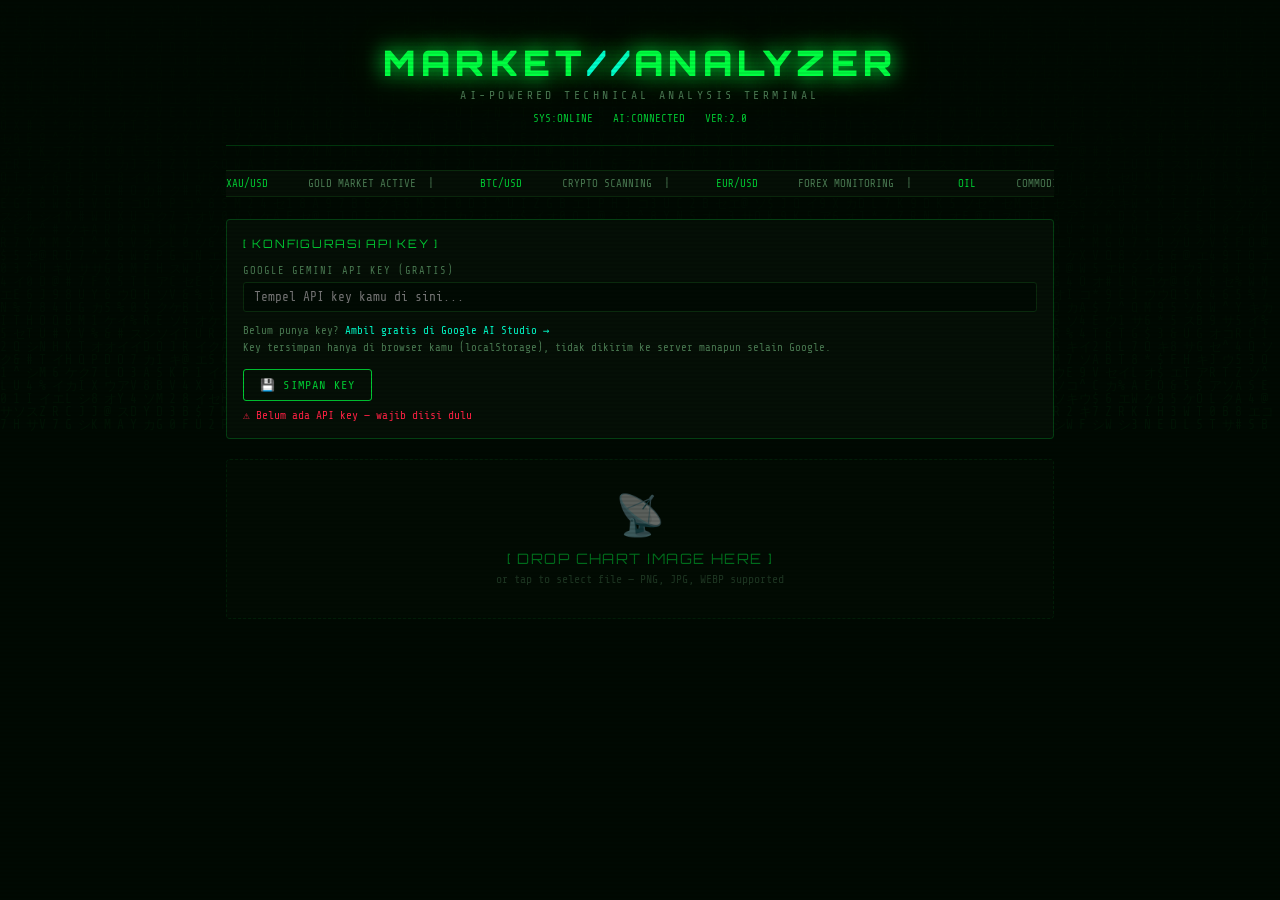
==== commit 809cfaf3: "Add files via upload" ====
--- a/index.html
+++ b/index.html
@@ -105,6 +105,56 @@
   }
 
   .sys-status span { color: var(--green-dim); }
+
+  /* API Key Panel */
+  .apikey-panel {
+    background: var(--surface);
+    border: 1px solid var(--border-bright);
+    border-radius: 4px;
+    padding: 16px;
+    margin-bottom: 20px;
+  }
+
+  .apikey-hint {
+    font-size: 0.68rem;
+    color: var(--text-dim);
+    line-height: 1.6;
+    margin-bottom: 12px;
+  }
+
+  .apikey-hint a {
+    color: var(--cyan);
+    text-decoration: none;
+  }
+
+  .apikey-hint a:hover { text-decoration: underline; }
+
+  .save-key-btn {
+    background: transparent;
+    border: 1px solid var(--green-dim);
+    color: var(--green-dim);
+    font-family: 'Share Tech Mono', monospace;
+    font-size: 0.75rem;
+    padding: 8px 16px;
+    border-radius: 3px;
+    cursor: pointer;
+    letter-spacing: 0.1em;
+    transition: all 0.2s;
+  }
+
+  .save-key-btn:hover {
+    border-color: var(--green);
+    color: var(--green);
+    background: var(--green-glow);
+  }
+
+  #key-status {
+    margin-top: 8px;
+    font-size: 0.7rem;
+  }
+
+  .key-saved { color: #00ff88; }
+  .key-error { color: var(--red); }
 
   /* Upload zone */
   .upload-section {
@@ -430,6 +480,21 @@
       <span>OIL</span> COMMODITY WATCH &nbsp;|&nbsp;
       <span>SPX</span> INDEX TRACKING &nbsp;|&nbsp;
     </div>
+  </div>
+
+  <!-- API Key Panel -->
+  <div class="apikey-panel" id="apikeyPanel">
+    <div class="panel-title">[ KONFIGURASI API KEY ]</div>
+    <div class="input-group" style="margin-bottom:10px;">
+      <label>Google Gemini API Key (Gratis)</label>
+      <input type="password" id="apiKeyInput" placeholder="Tempel API key kamu di sini...">
+    </div>
+    <div class="apikey-hint">
+      Belum punya key? <a href="https://aistudio.google.com/apikey" target="_blank">Ambil gratis di Google AI Studio →</a>
+      <br>Key tersimpan hanya di browser kamu (localStorage), tidak dikirim ke server manapun selain Google.
+    </div>
+    <button class="save-key-btn" onclick="saveApiKey()">💾 SIMPAN KEY</button>
+    <div id="key-status"></div>
   </div>
 
   <!-- Upload -->
@@ -540,6 +605,37 @@
 }
 setInterval(drawMatrix, 50);
 
+// ─── API Key Management ────────────────────────────────────────
+let geminiApiKey = localStorage.getItem('gemini_api_key') || '';
+
+function updateKeyStatus() {
+  const statusEl = document.getElementById('key-status');
+  const dropZone = document.getElementById('dropZone');
+  if (geminiApiKey) {
+    statusEl.innerHTML = '<span class="key-saved">✓ API KEY AKTIF — siap upload chart</span>';
+    document.getElementById('apiKeyInput').value = geminiApiKey;
+    dropZone.style.opacity = '1';
+    dropZone.style.pointerEvents = 'auto';
+  } else {
+    statusEl.innerHTML = '<span class="key-error">⚠ Belum ada API key — wajib diisi dulu</span>';
+    dropZone.style.opacity = '0.4';
+    dropZone.style.pointerEvents = 'none';
+  }
+}
+
+function saveApiKey() {
+  const val = document.getElementById('apiKeyInput').value.trim();
+  if (!val) {
+    document.getElementById('key-status').innerHTML = '<span class="key-error">⚠ Key tidak boleh kosong</span>';
+    return;
+  }
+  geminiApiKey = val;
+  localStorage.setItem('gemini_api_key', val);
+  updateKeyStatus();
+}
+
+updateKeyStatus();
+
 // ─── File Upload ───────────────────────────────────────────────
 const dropZone = document.getElementById('dropZone');
 const fileInput = document.getElementById('fileInput');
@@ -606,6 +702,10 @@
   }
 
   try {
+    if (!geminiApiKey) {
+      throw new Error('API key belum diisi. Scroll ke atas dan masukkan API key dulu.');
+    }
+
     const prompt = `Kamu adalah analis trading profesional dengan keahlian teknikal analisis tinggi.
 
 Analisa chart trading berikut dan berikan analisa LENGKAP dalam format TERMINAL/HACKER style menggunakan teks ASCII.
@@ -656,31 +756,38 @@
 ══════════════════════════════════════
 Tulis HANYA output format di atas, tanpa penjelasan tambahan di luar format.`;
 
-    const response = await fetch('https://api.anthropic.com/v1/messages', {
-      method: 'POST',
-      headers: { 'Content-Type': 'application/json' },
-      body: JSON.stringify({
-        model: 'claude-sonnet-4-6',
-        max_tokens: 1000,
-        messages: [{
-          role: 'user',
-          content: [
-            {
-              type: 'image',
-              source: {
-                type: 'base64',
-                media_type: 'image/jpeg',
-                data: imageBase64
+    const response = await fetch(
+      `https://generativelanguage.googleapis.com/v1beta/models/gemini-flash-latest:generateContent?key=${geminiApiKey}`,
+      {
+        method: 'POST',
+        headers: { 'Content-Type': 'application/json' },
+        body: JSON.stringify({
+          contents: [{
+            parts: [
+              { text: prompt },
+              {
+                inline_data: {
+                  mime_type: 'image/jpeg',
+                  data: imageBase64
+                }
               }
-            },
-            { type: 'text', text: prompt }
-          ]
-        }]
-      })
-    });
+            ]
+          }]
+        })
+      }
+    );
 
     const data = await response.json();
-    const text = data.content?.[0]?.text || 'ERROR: No response from AI.';
+
+    if (!response.ok) {
+      throw new Error(`HTTP ${response.status}: ${data.error?.message || JSON.stringify(data)}`);
+    }
+
+    if (data.error) {
+      throw new Error(data.error.message || 'API request failed');
+    }
+
+    const text = data.candidates?.[0]?.content?.parts?.[0]?.text || 'ERROR: No response from AI.';
 
     await sleep(300);
     await typeText(output, '\n', 10);
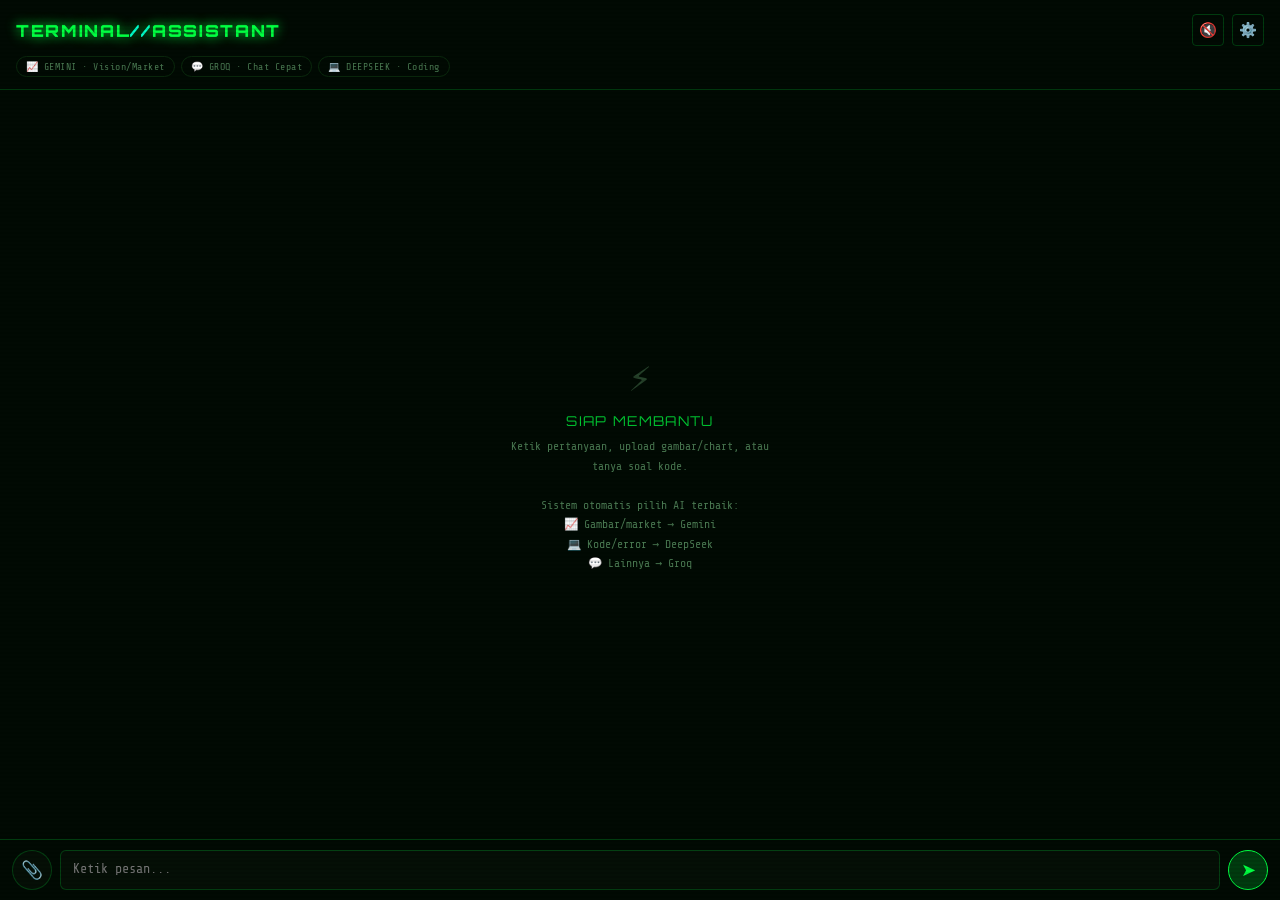
==== commit e8dfa21b: "Add files via upload" ====
--- a/index.html
+++ b/index.html
@@ -3,7 +3,7 @@
 <head>
 <meta charset="UTF-8">
 <meta name="viewport" content="width=device-width, initial-scale=1.0">
-<title>MARKET//ANALYZER</title>
+<title>TERMINAL//ASSISTANT</title>
 <style>
   @import url('https://fonts.googleapis.com/css2?family=Share+Tech+Mono&family=Orbitron:wght@400;700;900&display=swap');
 
@@ -19,856 +19,908 @@
     --red: #ff2244;
     --yellow: #ffd700;
     --cyan: #00ffcc;
+    --purple: #b066ff;
     --text-dim: #4a7a52;
   }
 
-  * { margin: 0; padding: 0; box-sizing: border-box; }
+  * { margin: 0; padding: 0; box-sizing: border-box; -webkit-tap-highlight-color: transparent; }
+
+  html { height: 100%; }
 
   body {
     background: var(--bg);
     color: var(--green);
     font-family: 'Share Tech Mono', monospace;
-    min-height: 100vh;
-    overflow-x: hidden;
-  }
-
-  /* Scanline overlay */
+    height: 100vh;
+    overflow: hidden;
+    display: flex;
+    flex-direction: column;
+  }
+
   body::before {
     content: '';
     position: fixed;
     top: 0; left: 0;
     width: 100%; height: 100%;
     background: repeating-linear-gradient(
-      0deg,
-      transparent,
-      transparent 2px,
-      rgba(0,0,0,0.08) 2px,
-      rgba(0,0,0,0.08) 4px
+      0deg, transparent, transparent 2px,
+      rgba(0,0,0,0.08) 2px, rgba(0,0,0,0.08) 4px
     );
     pointer-events: none;
     z-index: 9999;
   }
 
-  /* Matrix rain canvas */
-  #matrix-bg {
-    position: fixed;
-    top: 0; left: 0;
-    width: 100%; height: 100%;
-    opacity: 0.04;
-    z-index: 0;
-    pointer-events: none;
-  }
-
-  .container {
-    position: relative;
-    z-index: 1;
-    max-width: 860px;
-    margin: 0 auto;
-    padding: 20px 16px 40px;
-  }
-
-  /* Header */
+  /* ── Header ──────────────────────────────────── */
   .header {
-    text-align: center;
-    padding: 24px 0 20px;
+    padding: 14px 16px 10px;
     border-bottom: 1px solid var(--border-bright);
-    margin-bottom: 24px;
+    flex-shrink: 0;
+  }
+
+  .header-top {
+    display: flex;
+    justify-content: space-between;
+    align-items: center;
   }
 
   .logo {
     font-family: 'Orbitron', monospace;
-    font-size: clamp(1.4rem, 5vw, 2.2rem);
+    font-size: 1.05rem;
     font-weight: 900;
-    letter-spacing: 0.15em;
+    letter-spacing: 0.1em;
     color: var(--green);
-    text-shadow: 0 0 20px var(--green), 0 0 40px rgba(0,255,65,0.4);
-    line-height: 1.1;
+    text-shadow: 0 0 12px var(--green);
   }
 
   .logo span { color: var(--cyan); }
 
-  .tagline {
-    font-size: 0.72rem;
+  .header-btns { display: flex; gap: 8px; }
+
+  .icon-btn {
+    background: transparent;
+    border: 1px solid var(--border-bright);
+    color: var(--green-dim);
+    width: 32px; height: 32px;
+    border-radius: 4px;
+    font-size: 0.9rem;
+    cursor: pointer;
+    display: flex; align-items: center; justify-content: center;
+    transition: all 0.2s;
+  }
+
+  .icon-btn:active { background: var(--green-glow); border-color: var(--green); }
+  .icon-btn.active { background: var(--green-glow); border-color: var(--green); color: var(--green); }
+
+  /* ── Mode indicator bar ──────────────────────── */
+  .mode-bar {
+    display: flex;
+    gap: 6px;
+    margin-top: 10px;
+    overflow-x: auto;
+    padding-bottom: 2px;
+  }
+
+  .mode-chip {
+    font-size: 0.62rem;
+    padding: 4px 9px;
+    border: 1px solid var(--border);
+    border-radius: 12px;
     color: var(--text-dim);
-    letter-spacing: 0.3em;
-    margin-top: 6px;
-    text-transform: uppercase;
-  }
-
-  .sys-status {
-    display: flex;
-    justify-content: center;
-    gap: 20px;
-    margin-top: 10px;
-    font-size: 0.68rem;
-    color: var(--text-dim);
-  }
-
-  .sys-status span { color: var(--green-dim); }
-
-  /* API Key Panel */
-  .apikey-panel {
-    background: var(--surface);
-    border: 1px solid var(--border-bright);
-    border-radius: 4px;
-    padding: 16px;
-    margin-bottom: 20px;
-  }
-
-  .apikey-hint {
-    font-size: 0.68rem;
-    color: var(--text-dim);
-    line-height: 1.6;
-    margin-bottom: 12px;
-  }
-
-  .apikey-hint a {
-    color: var(--cyan);
-    text-decoration: none;
-  }
-
-  .apikey-hint a:hover { text-decoration: underline; }
-
-  .save-key-btn {
-    background: transparent;
-    border: 1px solid var(--green-dim);
-    color: var(--green-dim);
-    font-family: 'Share Tech Mono', monospace;
-    font-size: 0.75rem;
-    padding: 8px 16px;
-    border-radius: 3px;
-    cursor: pointer;
-    letter-spacing: 0.1em;
-    transition: all 0.2s;
-  }
-
-  .save-key-btn:hover {
+    white-space: nowrap;
+    letter-spacing: 0.05em;
+  }
+
+  .mode-chip.live {
     border-color: var(--green);
     color: var(--green);
     background: var(--green-glow);
   }
 
-  #key-status {
-    margin-top: 8px;
+  /* ── Settings Panel ──────────────────────────── */
+  .settings-panel {
+    display: none;
+    background: var(--surface);
+    border-bottom: 1px solid var(--border-bright);
+    padding: 16px;
+    flex-shrink: 0;
+    max-height: 60vh;
+    overflow-y: auto;
+  }
+
+  .settings-panel.open { display: block; }
+
+  .panel-title {
+    font-family: 'Orbitron', monospace;
     font-size: 0.7rem;
-  }
-
-  .key-saved { color: #00ff88; }
-  .key-error { color: var(--red); }
-
-  /* Upload zone */
-  .upload-section {
-    background: var(--surface);
-    border: 1px dashed var(--border-bright);
-    border-radius: 4px;
-    padding: 32px 20px;
-    text-align: center;
-    cursor: pointer;
-    transition: all 0.2s;
-    position: relative;
-    overflow: hidden;
-    margin-bottom: 20px;
-  }
-
-  .upload-section:hover, .upload-section.drag-over {
-    border-color: var(--green);
-    background: var(--green-glow);
-    box-shadow: 0 0 20px rgba(0,255,65,0.1);
-  }
-
-  .upload-section::before {
-    content: '';
-    position: absolute;
-    top: 0; left: -100%;
-    width: 100%; height: 2px;
-    background: linear-gradient(90deg, transparent, var(--green), transparent);
-    animation: scan 3s linear infinite;
-  }
-
-  @keyframes scan {
-    0% { left: -100%; }
-    100% { left: 100%; }
-  }
-
-  .upload-icon {
-    font-size: 2.5rem;
-    margin-bottom: 10px;
-    display: block;
-  }
-
-  .upload-title {
-    font-family: 'Orbitron', monospace;
-    font-size: 0.9rem;
-    letter-spacing: 0.1em;
+    letter-spacing: 0.15em;
+    color: var(--green-dim);
+    margin-bottom: 12px;
+  }
+
+  .key-group {
+    margin-bottom: 14px;
+    padding-bottom: 14px;
+    border-bottom: 1px solid var(--border);
+  }
+
+  .key-group:last-of-type { border-bottom: none; }
+
+  .key-label {
+    display: flex;
+    align-items: center;
+    gap: 6px;
+    font-size: 0.72rem;
     color: var(--green);
     margin-bottom: 6px;
   }
 
-  .upload-sub {
-    font-size: 0.72rem;
-    color: var(--text-dim);
-  }
-
-  #fileInput { display: none; }
-
-  /* Preview */
-  #preview-container {
-    display: none;
-    margin-bottom: 20px;
-    border: 1px solid var(--border-bright);
-    border-radius: 4px;
-    overflow: hidden;
-    background: var(--surface);
-  }
-
-  .preview-header {
-    padding: 8px 14px;
-    border-bottom: 1px solid var(--border);
-    font-size: 0.7rem;
-    color: var(--text-dim);
-    display: flex;
-    justify-content: space-between;
-    align-items: center;
-  }
-
-  .preview-header span { color: var(--green-dim); }
-
-  #preview-img {
-    width: 100%;
-    max-height: 320px;
-    object-fit: contain;
-    display: block;
-    background: #000;
-  }
-
-  /* Context inputs */
-  .context-panel {
-    display: none;
-    background: var(--surface);
-    border: 1px solid var(--border-bright);
-    border-radius: 4px;
-    padding: 16px;
-    margin-bottom: 20px;
-  }
-
-  .panel-title {
-    font-family: 'Orbitron', monospace;
-    font-size: 0.72rem;
-    letter-spacing: 0.15em;
-    color: var(--green-dim);
-    margin-bottom: 14px;
-  }
-
-  .input-row {
-    display: grid;
-    grid-template-columns: 1fr 1fr;
-    gap: 12px;
-    margin-bottom: 12px;
-  }
-
-  .input-group {
-    display: flex;
-    flex-direction: column;
-    gap: 5px;
-  }
-
-  .input-group label {
-    font-size: 0.65rem;
-    color: var(--text-dim);
-    letter-spacing: 0.1em;
-    text-transform: uppercase;
-  }
-
-  .input-group select,
-  .input-group input {
+  .key-label .dot { width: 6px; height: 6px; border-radius: 50%; background: var(--text-dim); }
+  .key-label .dot.ok { background: var(--green); box-shadow: 0 0 6px var(--green); }
+
+  .key-row { display: flex; gap: 6px; }
+
+  .key-row input {
+    flex: 1;
     background: var(--bg);
     border: 1px solid var(--border);
     color: var(--green);
     font-family: 'Share Tech Mono', monospace;
-    font-size: 0.8rem;
-    padding: 7px 10px;
+    font-size: 0.75rem;
+    padding: 8px 10px;
     border-radius: 3px;
     outline: none;
-    transition: border-color 0.2s;
-  }
-
-  .input-group select:focus,
-  .input-group input:focus {
-    border-color: var(--green-dim);
-  }
-
-  .input-group select option { background: #010a03; }
-
-  /* Analyze button */
-  .analyze-btn {
+    min-width: 0;
+  }
+
+  .key-row input:focus { border-color: var(--green-dim); }
+
+  .key-row button {
+    background: transparent;
+    border: 1px solid var(--green-dim);
+    color: var(--green-dim);
+    font-size: 0.7rem;
+    padding: 0 12px;
+    border-radius: 3px;
+    cursor: pointer;
+    white-space: nowrap;
+  }
+
+  .key-hint {
+    font-size: 0.64rem;
+    color: var(--text-dim);
+    margin-top: 5px;
+    line-height: 1.5;
+  }
+
+  .key-hint a { color: var(--cyan); text-decoration: none; }
+
+  .voice-toggle-row {
+    display: flex;
+    justify-content: space-between;
+    align-items: center;
+    padding-top: 10px;
+  }
+
+  .voice-toggle-row span { font-size: 0.72rem; color: var(--green); }
+
+  .switch {
+    width: 40px; height: 22px;
+    background: var(--border);
+    border-radius: 11px;
+    position: relative;
+    cursor: pointer;
+    border: 1px solid var(--border-bright);
+    transition: background 0.2s;
+  }
+
+  .switch.on { background: var(--green-faint); border-color: var(--green); }
+
+  .switch::after {
+    content: '';
+    position: absolute;
+    width: 16px; height: 16px;
+    border-radius: 50%;
+    background: var(--text-dim);
+    top: 2px; left: 2px;
+    transition: all 0.2s;
+  }
+
+  .switch.on::after { background: var(--green); left: 20px; box-shadow: 0 0 6px var(--green); }
+
+  .clear-history-btn {
     width: 100%;
-    padding: 14px;
+    margin-top: 14px;
     background: transparent;
-    border: 1px solid var(--green);
+    border: 1px solid var(--red);
+    color: var(--red);
+    font-size: 0.7rem;
+    padding: 9px;
+    border-radius: 3px;
+    cursor: pointer;
+    letter-spacing: 0.05em;
+  }
+
+  /* ── Chat area ───────────────────────────────── */
+  .chat-area {
+    flex: 1;
+    overflow-y: auto;
+    padding: 16px;
+    display: flex;
+    flex-direction: column;
+    gap: 14px;
+  }
+
+  .empty-state {
+    flex: 1;
+    display: flex;
+    flex-direction: column;
+    align-items: center;
+    justify-content: center;
+    text-align: center;
+    color: var(--text-dim);
+    padding: 20px;
+  }
+
+  .empty-state .big-icon { font-size: 2.4rem; margin-bottom: 12px; opacity: 0.5; }
+  .empty-state .title { font-family: 'Orbitron', monospace; font-size: 0.85rem; color: var(--green-dim); margin-bottom: 8px; letter-spacing: 0.1em; }
+  .empty-state .sub { font-size: 0.72rem; line-height: 1.7; max-width: 280px; }
+
+  .msg {
+    max-width: 88%;
+    animation: fadeIn 0.25s ease;
+  }
+
+  @keyframes fadeIn {
+    from { opacity: 0; transform: translateY(6px); }
+    to { opacity: 1; transform: translateY(0); }
+  }
+
+  .msg.user { align-self: flex-end; }
+  .msg.ai { align-self: flex-start; }
+
+  .msg-meta {
+    font-size: 0.62rem;
+    color: var(--text-dim);
+    margin-bottom: 4px;
+    display: flex;
+    gap: 6px;
+    align-items: center;
+  }
+
+  .msg.user .msg-meta { justify-content: flex-end; }
+
+  .provider-tag {
+    font-size: 0.6rem;
+    padding: 1px 7px;
+    border-radius: 8px;
+    font-weight: bold;
+    letter-spacing: 0.05em;
+  }
+
+  .provider-tag.gemini { background: rgba(0,255,204,0.15); color: var(--cyan); border: 1px solid var(--cyan); }
+  .provider-tag.groq { background: rgba(255,215,0,0.15); color: var(--yellow); border: 1px solid var(--yellow); }
+  .provider-tag.deepseek { background: rgba(176,102,255,0.15); color: var(--purple); border: 1px solid var(--purple); }
+
+  .msg-bubble {
+    padding: 10px 13px;
+    border-radius: 4px;
+    font-size: 0.82rem;
+    line-height: 1.65;
+    white-space: pre-wrap;
+    word-break: break-word;
+  }
+
+  .msg.user .msg-bubble {
+    background: var(--green-faint);
+    border: 1px solid var(--green-dim);
     color: var(--green);
-    font-family: 'Orbitron', monospace;
+    border-bottom-right-radius: 0;
+  }
+
+  .msg.ai .msg-bubble {
+    background: var(--surface);
+    border: 1px solid var(--border-bright);
+    color: var(--green);
+    border-bottom-left-radius: 0;
+  }
+
+  .msg-img-preview {
+    max-width: 200px;
+    border-radius: 4px;
+    border: 1px solid var(--border-bright);
+    margin-bottom: 6px;
+    display: block;
+  }
+
+  .msg-actions {
+    display: flex;
+    gap: 8px;
+    margin-top: 6px;
+  }
+
+  .msg-actions button {
+    background: transparent;
+    border: none;
+    color: var(--text-dim);
+    font-size: 0.7rem;
+    cursor: pointer;
+    padding: 2px 4px;
+  }
+
+  .msg-actions button:active { color: var(--green); }
+  .msg-actions button.speaking { color: var(--cyan); }
+
+  .typing-indicator {
+    display: flex;
+    gap: 4px;
+    padding: 12px;
+  }
+
+  .typing-indicator span {
+    width: 6px; height: 6px;
+    background: var(--green-dim);
+    border-radius: 50%;
+    animation: typingBounce 1.2s infinite;
+  }
+
+  .typing-indicator span:nth-child(2) { animation-delay: 0.15s; }
+  .typing-indicator span:nth-child(3) { animation-delay: 0.3s; }
+
+  @keyframes typingBounce {
+    0%, 60%, 100% { transform: translateY(0); opacity: 0.4; }
+    30% { transform: translateY(-5px); opacity: 1; }
+  }
+
+  /* ── Image preview before send ───────────────── */
+  .pending-image {
+    display: none;
+    padding: 8px 16px;
+    background: var(--surface);
+    border-top: 1px solid var(--border);
+    align-items: center;
+    gap: 10px;
+    flex-shrink: 0;
+  }
+
+  .pending-image.show { display: flex; }
+
+  .pending-image img {
+    width: 44px; height: 44px;
+    object-fit: cover;
+    border-radius: 4px;
+    border: 1px solid var(--border-bright);
+  }
+
+  .pending-image .info { flex: 1; font-size: 0.68rem; color: var(--text-dim); }
+  .pending-image .remove-img { background: transparent; border: none; color: var(--red); font-size: 1rem; cursor: pointer; }
+
+  /* ── Input area ──────────────────────────────── */
+  .input-area {
+    flex-shrink: 0;
+    border-top: 1px solid var(--border-bright);
+    padding: 10px 12px;
+    background: var(--bg);
+  }
+
+  .input-row {
+    display: flex;
+    gap: 8px;
+    align-items: flex-end;
+  }
+
+  .input-row textarea {
+    flex: 1;
+    background: var(--surface);
+    border: 1px solid var(--border-bright);
+    color: var(--green);
+    font-family: 'Share Tech Mono', monospace;
     font-size: 0.85rem;
-    font-weight: 700;
-    letter-spacing: 0.2em;
+    padding: 10px 12px;
+    border-radius: 6px;
+    outline: none;
+    resize: none;
+    max-height: 100px;
+    min-height: 40px;
+  }
+
+  .input-row textarea:focus { border-color: var(--green); }
+
+  .round-btn {
+    width: 40px; height: 40px;
+    border-radius: 50%;
+    border: 1px solid var(--border-bright);
+    background: var(--surface);
+    color: var(--green-dim);
+    font-size: 1.1rem;
     cursor: pointer;
-    border-radius: 3px;
-    transition: all 0.2s;
-    display: none;
-    text-transform: uppercase;
-    position: relative;
-    overflow: hidden;
-  }
-
-  .analyze-btn:hover:not(:disabled) {
-    background: var(--green-glow);
-    box-shadow: 0 0 20px rgba(0,255,65,0.2);
-    text-shadow: 0 0 10px var(--green);
-  }
-
-  .analyze-btn:disabled {
-    opacity: 0.5;
-    cursor: not-allowed;
-  }
-
-  /* Result terminal */
-  #result-terminal {
-    display: none;
-    background: var(--bg);
-    border: 1px solid var(--green);
-    border-radius: 4px;
-    overflow: hidden;
-    margin-top: 20px;
-    box-shadow: 0 0 30px rgba(0,255,65,0.08);
-  }
-
-  .terminal-bar {
-    background: var(--surface);
-    padding: 8px 14px;
-    border-bottom: 1px solid var(--border);
-    display: flex;
-    align-items: center;
-    gap: 8px;
-    font-size: 0.68rem;
-    color: var(--text-dim);
-  }
-
-  .dot { width: 8px; height: 8px; border-radius: 50%; }
-  .dot.r { background: var(--red); }
-  .dot.y { background: var(--yellow); }
-  .dot.g { background: var(--green); }
-
-  .terminal-title { margin-left: 4px; letter-spacing: 0.1em; }
-
-  #terminal-output {
-    padding: 20px;
-    font-size: 0.82rem;
-    line-height: 1.8;
-    white-space: pre-wrap;
-    min-height: 120px;
+    display: flex; align-items: center; justify-content: center;
+    flex-shrink: 0;
+  }
+
+  .round-btn.send {
+    background: var(--green-faint);
+    border-color: var(--green);
     color: var(--green);
   }
 
-  /* Typing cursor */
-  .cursor {
-    display: inline-block;
-    width: 8px;
-    height: 14px;
-    background: var(--green);
-    animation: blink 0.8s step-end infinite;
-    vertical-align: middle;
-  }
-
-  @keyframes blink { 50% { opacity: 0; } }
-
-  /* Result styling via JS classes */
-  .result-header { color: var(--cyan); font-family: 'Orbitron', monospace; font-size: 0.75rem; }
-  .result-bull { color: #00ff88; }
-  .result-bear { color: var(--red); }
-  .result-neutral { color: var(--yellow); }
-  .result-label { color: var(--text-dim); }
-  .result-value { color: var(--green); }
-  .result-warn { color: var(--yellow); }
-  .result-divider { color: var(--border-bright); }
-
-  /* Loading */
-  .loading-line {
-    color: var(--green-dim);
-    font-size: 0.75rem;
-  }
-
-  /* Reset btn */
-  .reset-btn {
-    background: transparent;
-    border: 1px solid var(--border);
-    color: var(--text-dim);
-    font-family: 'Share Tech Mono', monospace;
-    font-size: 0.72rem;
-    padding: 6px 14px;
-    cursor: pointer;
-    border-radius: 3px;
-    transition: all 0.2s;
-    margin-top: 16px;
-    letter-spacing: 0.1em;
-    display: none;
-  }
-
-  .reset-btn:hover {
-    border-color: var(--green-dim);
-    color: var(--green-dim);
-  }
-
-  /* Ticker tape */
-  .ticker {
-    border-top: 1px solid var(--border);
-    border-bottom: 1px solid var(--border);
-    padding: 6px 0;
-    overflow: hidden;
-    margin-bottom: 22px;
-    background: var(--surface);
-  }
-
-  .ticker-inner {
-    display: flex;
-    gap: 40px;
-    animation: ticker 20s linear infinite;
-    white-space: nowrap;
-    font-size: 0.68rem;
-    color: var(--text-dim);
-  }
-
-  .ticker-inner span { color: var(--green-dim); }
-
-  @keyframes ticker {
-    0% { transform: translateX(0); }
-    100% { transform: translateX(-50%); }
-  }
-
-  @media (max-width: 480px) {
-    .input-row { grid-template-columns: 1fr; }
-  }
+  .round-btn:active { transform: scale(0.92); }
+  .round-btn:disabled { opacity: 0.4; }
+
+  #fileInput { display: none; }
+
+  /* Scrollbar */
+  ::-webkit-scrollbar { width: 4px; }
+  ::-webkit-scrollbar-thumb { background: var(--border-bright); border-radius: 2px; }
+
 </style>
 </head>
 <body>
 
-<canvas id="matrix-bg"></canvas>
-
-<div class="container">
-
   <!-- Header -->
   <div class="header">
-    <div class="logo">MARKET<span>//</span>ANALYZER</div>
-    <div class="tagline">AI-Powered Technical Analysis Terminal</div>
-    <div class="sys-status">
-      <span>SYS:<span>ONLINE</span></span>
-      <span>AI:<span>CONNECTED</span></span>
-      <span>VER:<span>2.0</span></span>
+    <div class="header-top">
+      <div class="logo">TERMINAL<span>//</span>ASSISTANT</div>
+      <div class="header-btns">
+        <button class="icon-btn" id="voiceQuickToggle" onclick="toggleVoiceQuick()" title="Suara">🔊</button>
+        <button class="icon-btn" id="settingsToggle" onclick="toggleSettings()" title="Pengaturan">⚙️</button>
+      </div>
+    </div>
+    <div class="mode-bar" id="modeBar">
+      <div class="mode-chip" data-mode="gemini">📈 GEMINI · Vision/Market</div>
+      <div class="mode-chip" data-mode="groq">💬 GROQ · Chat Cepat</div>
+      <div class="mode-chip" data-mode="deepseek">💻 DEEPSEEK · Coding</div>
     </div>
   </div>
 
-  <!-- Ticker -->
-  <div class="ticker">
-    <div class="ticker-inner">
-      <span>XAU/USD</span> GOLD MARKET ACTIVE &nbsp;|&nbsp;
-      <span>BTC/USD</span> CRYPTO SCANNING &nbsp;|&nbsp;
-      <span>EUR/USD</span> FOREX MONITORING &nbsp;|&nbsp;
-      <span>OIL</span> COMMODITY WATCH &nbsp;|&nbsp;
-      <span>SPX</span> INDEX TRACKING &nbsp;|&nbsp;
-      <!-- duplicate for seamless loop -->
-      <span>XAU/USD</span> GOLD MARKET ACTIVE &nbsp;|&nbsp;
-      <span>BTC/USD</span> CRYPTO SCANNING &nbsp;|&nbsp;
-      <span>EUR/USD</span> FOREX MONITORING &nbsp;|&nbsp;
-      <span>OIL</span> COMMODITY WATCH &nbsp;|&nbsp;
-      <span>SPX</span> INDEX TRACKING &nbsp;|&nbsp;
+  <!-- Settings -->
+  <div class="settings-panel" id="settingsPanel">
+    <div class="panel-title">[ KONFIGURASI API KEYS ]</div>
+
+    <div class="key-group">
+      <div class="key-label"><span class="dot" id="dot-gemini"></span> GEMINI (vision, market, gambar)</div>
+      <div class="key-row">
+        <input type="password" id="key-gemini" placeholder="AIzaSy... atau AQ...">
+        <button onclick="saveKey('gemini')">SIMPAN</button>
+      </div>
+      <div class="key-hint">Gratis di <a href="https://aistudio.google.com/apikey" target="_blank">aistudio.google.com/apikey</a></div>
+    </div>
+
+    <div class="key-group">
+      <div class="key-label"><span class="dot" id="dot-groq"></span> GROQ (chat umum, super cepat)</div>
+      <div class="key-row">
+        <input type="password" id="key-groq" placeholder="gsk_...">
+        <button onclick="saveKey('groq')">SIMPAN</button>
+      </div>
+      <div class="key-hint">Gratis di <a href="https://console.groq.com" target="_blank">console.groq.com</a></div>
+    </div>
+
+    <div class="key-group">
+      <div class="key-label"><span class="dot" id="dot-deepseek"></span> DEEPSEEK (coding & debug)</div>
+      <div class="key-row">
+        <input type="password" id="key-deepseek" placeholder="sk-...">
+        <button onclick="saveKey('deepseek')">SIMPAN</button>
+      </div>
+      <div class="key-hint">Gratis di <a href="https://platform.deepseek.com" target="_blank">platform.deepseek.com</a></div>
+    </div>
+
+    <div class="voice-toggle-row">
+      <span>🔊 AI Bicara (Text-to-Speech)</span>
+      <div class="switch" id="voiceSwitch" onclick="toggleVoiceSetting()"></div>
+    </div>
+
+    <button class="clear-history-btn" onclick="clearHistory()">🗑 HAPUS SEMUA RIWAYAT CHAT</button>
+  </div>
+
+  <!-- Chat -->
+  <div class="chat-area" id="chatArea">
+    <div class="empty-state" id="emptyState">
+      <div class="big-icon">⚡</div>
+      <div class="title">SIAP MEMBANTU</div>
+      <div class="sub">Ketik pertanyaan, upload gambar/chart, atau tanya soal kode.<br><br>Sistem otomatis pilih AI terbaik:<br>📈 Gambar/market → Gemini<br>💻 Kode/error → DeepSeek<br>💬 Lainnya → Groq</div>
     </div>
   </div>
 
-  <!-- API Key Panel -->
-  <div class="apikey-panel" id="apikeyPanel">
-    <div class="panel-title">[ KONFIGURASI API KEY ]</div>
-    <div class="input-group" style="margin-bottom:10px;">
-      <label>Google Gemini API Key (Gratis)</label>
-      <input type="password" id="apiKeyInput" placeholder="Tempel API key kamu di sini...">
-    </div>
-    <div class="apikey-hint">
-      Belum punya key? <a href="https://aistudio.google.com/apikey" target="_blank">Ambil gratis di Google AI Studio →</a>
-      <br>Key tersimpan hanya di browser kamu (localStorage), tidak dikirim ke server manapun selain Google.
-    </div>
-    <button class="save-key-btn" onclick="saveApiKey()">💾 SIMPAN KEY</button>
-    <div id="key-status"></div>
+  <!-- Pending image -->
+  <div class="pending-image" id="pendingImage">
+    <img id="pendingImagePreview" alt="preview">
+    <div class="info">Gambar siap dikirim — Gemini akan menganalisa</div>
+    <button class="remove-img" onclick="removePendingImage()">✕</button>
   </div>
 
-  <!-- Upload -->
-  <div class="upload-section" id="dropZone">
-    <span class="upload-icon">📡</span>
-    <div class="upload-title">[ DROP CHART IMAGE HERE ]</div>
-    <div class="upload-sub">or tap to select file — PNG, JPG, WEBP supported</div>
-    <input type="file" id="fileInput" accept="image/*">
-  </div>
-
-  <!-- Preview -->
-  <div id="preview-container">
-    <div class="preview-header">
-      <span>▶ CHART_LOADED</span>
-      <span id="file-name">—</span>
-    </div>
-    <img id="preview-img" alt="Chart Preview">
-  </div>
-
-  <!-- Context Panel -->
-  <div class="context-panel" id="contextPanel">
-    <div class="panel-title">[ INPUT PARAMETER ]</div>
+  <!-- Input -->
+  <div class="input-area">
     <div class="input-row">
-      <div class="input-group">
-        <label>Instrumen</label>
-        <input type="text" id="instrument" placeholder="XAU/USD, BTC, EUR/USD..." value="XAU/USD">
-      </div>
-      <div class="input-group">
-        <label>Timeframe</label>
-        <select id="timeframe">
-          <option value="1m">1 Menit</option>
-          <option value="5m">5 Menit</option>
-          <option value="15m" selected>15 Menit</option>
-          <option value="30m">30 Menit</option>
-          <option value="1h">1 Jam</option>
-          <option value="4h">4 Jam</option>
-          <option value="1d">Daily</option>
-        </select>
-      </div>
-    </div>
-    <div class="input-row">
-      <div class="input-group">
-        <label>Tujuan Trading</label>
-        <select id="goal">
-          <option value="scalping">Scalping</option>
-          <option value="intraday">Intraday</option>
-          <option value="swing">Swing</option>
-        </select>
-      </div>
-      <div class="input-group">
-        <label>Posisi Saat Ini</label>
-        <select id="position">
-          <option value="none">Belum Punya Posisi</option>
-          <option value="buy">Sudah BUY/Long</option>
-          <option value="sell">Sudah SELL/Short</option>
-        </select>
-      </div>
+      <button class="round-btn" onclick="document.getElementById('fileInput').click()" title="Upload gambar">📎</button>
+      <input type="file" id="fileInput" accept="image/*">
+      <textarea id="messageInput" placeholder="Ketik pesan..." rows="1" onkeydown="handleKeydown(event)" oninput="autoResize(this)"></textarea>
+      <button class="round-btn send" id="sendBtn" onclick="sendMessage()" title="Kirim">➤</button>
     </div>
   </div>
 
-  <!-- Analyze Button -->
-  <button class="analyze-btn" id="analyzeBtn" onclick="analyzeChart()">
-    ⚡ JALANKAN ANALISA AI
-  </button>
-
-  <!-- Result Terminal -->
-  <div id="result-terminal">
-    <div class="terminal-bar">
-      <div class="dot r"></div>
-      <div class="dot y"></div>
-      <div class="dot g"></div>
-      <span class="terminal-title">ANALYSIS_OUTPUT.log</span>
-    </div>
-    <div id="terminal-output"></div>
-  </div>
-
-  <button class="reset-btn" id="resetBtn" onclick="resetAll()">[ RESET // ANALISA BARU ]</button>
-
-</div>
-
 <script>
-// ─── Matrix Rain ───────────────────────────────────────────────
-const canvas = document.getElementById('matrix-bg');
-const ctx = canvas.getContext('2d');
-function resizeCanvas() {
-  canvas.width = window.innerWidth;
-  canvas.height = window.innerHeight;
-}
-resizeCanvas();
-window.addEventListener('resize', resizeCanvas);
-
-const chars = 'ABCDEFGHIJKLMNOPQRSTUVWXYZ0123456789@#$%^&*アイウエオカキクケコサシスセソ';
-const fontSize = 13;
-let columns = Math.floor(canvas.width / fontSize);
-let drops = Array(columns).fill(1);
-
-function drawMatrix() {
-  ctx.fillStyle = 'rgba(1,10,3,0.05)';
-  ctx.fillRect(0, 0, canvas.width, canvas.height);
-  ctx.fillStyle = '#00ff41';
-  ctx.font = fontSize + 'px Share Tech Mono';
-  for (let i = 0; i < drops.length; i++) {
-    const char = chars[Math.floor(Math.random() * chars.length)];
-    ctx.fillText(char, i * fontSize, drops[i] * fontSize);
-    if (drops[i] * fontSize > canvas.height && Math.random() > 0.975) drops[i] = 0;
-    drops[i]++;
-  }
-}
-setInterval(drawMatrix, 50);
-
-// ─── API Key Management ────────────────────────────────────────
-let geminiApiKey = localStorage.getItem('gemini_api_key') || '';
-
-function updateKeyStatus() {
-  const statusEl = document.getElementById('key-status');
-  const dropZone = document.getElementById('dropZone');
-  if (geminiApiKey) {
-    statusEl.innerHTML = '<span class="key-saved">✓ API KEY AKTIF — siap upload chart</span>';
-    document.getElementById('apiKeyInput').value = geminiApiKey;
-    dropZone.style.opacity = '1';
-    dropZone.style.pointerEvents = 'auto';
-  } else {
-    statusEl.innerHTML = '<span class="key-error">⚠ Belum ada API key — wajib diisi dulu</span>';
-    dropZone.style.opacity = '0.4';
-    dropZone.style.pointerEvents = 'none';
-  }
-}
-
-function saveApiKey() {
-  const val = document.getElementById('apiKeyInput').value.trim();
-  if (!val) {
-    document.getElementById('key-status').innerHTML = '<span class="key-error">⚠ Key tidak boleh kosong</span>';
-    return;
-  }
-  geminiApiKey = val;
-  localStorage.setItem('gemini_api_key', val);
-  updateKeyStatus();
-}
-
-updateKeyStatus();
-
-// ─── File Upload ───────────────────────────────────────────────
-const dropZone = document.getElementById('dropZone');
-const fileInput = document.getElementById('fileInput');
-let imageBase64 = null;
-
-dropZone.addEventListener('click', () => fileInput.click());
-dropZone.addEventListener('dragover', e => { e.preventDefault(); dropZone.classList.add('drag-over'); });
-dropZone.addEventListener('dragleave', () => dropZone.classList.remove('drag-over'));
-dropZone.addEventListener('drop', e => {
-  e.preventDefault();
-  dropZone.classList.remove('drag-over');
-  const file = e.dataTransfer.files[0];
-  if (file) loadFile(file);
-});
-fileInput.addEventListener('change', e => {
-  if (e.target.files[0]) loadFile(e.target.files[0]);
-});
-
-function loadFile(file) {
+// ═══════════════════════════════════════════════════════
+// STATE & STORAGE
+// ═══════════════════════════════════════════════════════
+let apiKeys = {
+  gemini: localStorage.getItem('ta_gemini_key') || '',
+  groq: localStorage.getItem('ta_groq_key') || '',
+  deepseek: localStorage.getItem('ta_deepseek_key') || ''
+};
+
+let voiceEnabled = localStorage.getItem('ta_voice_enabled') === 'true';
+let chatHistory = JSON.parse(localStorage.getItem('ta_chat_history') || '[]');
+let pendingImageBase64 = null;
+let pendingImageMime = null;
+let currentSpeakingBtn = null;
+
+// ═══════════════════════════════════════════════════════
+// INIT
+// ═══════════════════════════════════════════════════════
+function init() {
+  ['gemini','groq','deepseek'].forEach(p => {
+    if (apiKeys[p]) {
+      document.getElementById('key-' + p).value = apiKeys[p];
+      document.getElementById('dot-' + p).classList.add('ok');
+    }
+  });
+
+  updateVoiceUI();
+  renderHistory();
+}
+
+// ═══════════════════════════════════════════════════════
+// SETTINGS PANEL
+// ═══════════════════════════════════════════════════════
+function toggleSettings() {
+  document.getElementById('settingsPanel').classList.toggle('open');
+  document.getElementById('settingsToggle').classList.toggle('active');
+}
+
+function saveKey(provider) {
+  const val = document.getElementById('key-' + provider).value.trim();
+  if (!val) return;
+  apiKeys[provider] = val;
+  localStorage.setItem('ta_' + provider + '_key', val);
+  document.getElementById('dot-' + provider).classList.add('ok');
+}
+
+function toggleVoiceSetting() {
+  voiceEnabled = !voiceEnabled;
+  localStorage.setItem('ta_voice_enabled', voiceEnabled);
+  updateVoiceUI();
+}
+
+function toggleVoiceQuick() {
+  voiceEnabled = !voiceEnabled;
+  localStorage.setItem('ta_voice_enabled', voiceEnabled);
+  updateVoiceUI();
+  if (!voiceEnabled) speechSynthesis.cancel();
+}
+
+function updateVoiceUI() {
+  document.getElementById('voiceSwitch').classList.toggle('on', voiceEnabled);
+  document.getElementById('voiceQuickToggle').classList.toggle('active', voiceEnabled);
+  document.getElementById('voiceQuickToggle').textContent = voiceEnabled ? '🔊' : '🔇';
+}
+
+function clearHistory() {
+  if (!confirm('Hapus semua riwayat percakapan? Tindakan ini tidak bisa dibatalkan.')) return;
+  chatHistory = [];
+  localStorage.setItem('ta_chat_history', '[]');
+  renderHistory();
+}
+
+// ═══════════════════════════════════════════════════════
+// IMAGE UPLOAD
+// ═══════════════════════════════════════════════════════
+document.getElementById('fileInput').addEventListener('change', e => {
+  const file = e.target.files[0];
+  if (!file) return;
   const reader = new FileReader();
-  reader.onload = (e) => {
-    const result = e.target.result;
-    imageBase64 = result.split(',')[1];
-
-    document.getElementById('preview-img').src = result;
-    document.getElementById('file-name').textContent = file.name;
-    document.getElementById('preview-container').style.display = 'block';
-    document.getElementById('contextPanel').style.display = 'block';
-    document.getElementById('analyzeBtn').style.display = 'block';
-    dropZone.style.display = 'none';
+  reader.onload = ev => {
+    const result = ev.target.result;
+    pendingImageBase64 = result.split(',')[1];
+    pendingImageMime = file.type;
+    document.getElementById('pendingImagePreview').src = result;
+    document.getElementById('pendingImage').classList.add('show');
   };
   reader.readAsDataURL(file);
-}
-
-// ─── Analyze ───────────────────────────────────────────────────
-async function analyzeChart() {
-  const btn = document.getElementById('analyzeBtn');
-  const terminal = document.getElementById('result-terminal');
-  const output = document.getElementById('terminal-output');
-  const resetBtn = document.getElementById('resetBtn');
-
-  const instrument = document.getElementById('instrument').value || 'Unknown';
-  const timeframe = document.getElementById('timeframe').value;
-  const goal = document.getElementById('goal').value;
-  const position = document.getElementById('position').value;
-
-  btn.disabled = true;
-  btn.textContent = '⏳ MEMPROSES...';
-  terminal.style.display = 'block';
-  output.innerHTML = '';
-  resetBtn.style.display = 'none';
-
-  // Boot sequence
-  const bootLines = [
-    '> INITIALIZING AI ENGINE...',
-    '> LOADING CHART DATA...',
-    '> SCANNING PATTERN RECOGNITION MODULE...',
-    '> RUNNING TECHNICAL ANALYSIS...',
-  ];
-
-  for (const line of bootLines) {
-    await typeText(output, line + '\n', 18);
-    await sleep(120);
-  }
+});
+
+function removePendingImage() {
+  pendingImageBase64 = null;
+  pendingImageMime = null;
+  document.getElementById('pendingImage').classList.remove('show');
+  document.getElementById('fileInput').value = '';
+}
+
+// ═══════════════════════════════════════════════════════
+// INPUT HANDLING
+// ═══════════════════════════════════════════════════════
+function autoResize(el) {
+  el.style.height = 'auto';
+  el.style.height = Math.min(el.scrollHeight, 100) + 'px';
+}
+
+function handleKeydown(e) {
+  if (e.key === 'Enter' && !e.shiftKey) {
+    e.preventDefault();
+    sendMessage();
+  }
+}
+
+// ═══════════════════════════════════════════════════════
+// ROUTING LOGIC
+// ═══════════════════════════════════════════════════════
+function detectProvider(message, hasImage) {
+  if (hasImage) return 'gemini';
+
+  const lower = message.toLowerCase();
+
+  const codingKeywords = ['error','bug','function','kode','script','python','javascript',
+    'html','css','debug','compile','syntax','variable','const ','def ','npm','git',
+    'console.log','traceback','exception','api key','json','sql','array','class '];
+  if (codingKeywords.some(k => lower.includes(k))) return 'deepseek';
+
+  const marketKeywords = ['market','trading','chart','saham','crypto','xau','forex',
+    'candle','resistance','support','scalping','entry','stop loss','take profit','emas'];
+  if (marketKeywords.some(k => lower.includes(k))) return 'gemini';
+
+  return 'groq';
+}
+
+function highlightMode(provider) {
+  document.querySelectorAll('.mode-chip').forEach(c => {
+    c.classList.toggle('live', c.dataset.mode === provider);
+  });
+  setTimeout(() => {
+    document.querySelectorAll('.mode-chip').forEach(c => c.classList.remove('live'));
+  }, 2500);
+}
+
+// ═══════════════════════════════════════════════════════
+// SEND MESSAGE
+// ═══════════════════════════════════════════════════════
+async function sendMessage() {
+  const input = document.getElementById('messageInput');
+  const message = input.value.trim();
+  if (!message && !pendingImageBase64) return;
+
+  const hasImage = !!pendingImageBase64;
+  const provider = detectProvider(message, hasImage);
+
+  if (!apiKeys[provider]) {
+    toggleSettings();
+    document.getElementById('key-' + provider).focus();
+    return;
+  }
+
+  const userMsg = {
+    role: 'user',
+    text: message,
+    image: hasImage ? `data:${pendingImageMime};base64,${pendingImageBase64}` : null,
+    timestamp: Date.now()
+  };
+  chatHistory.push(userMsg);
+  saveHistory();
+  renderHistory();
+
+  input.value = '';
+  autoResize(input);
+  const imgB64 = pendingImageBase64;
+  const imgMime = pendingImageMime;
+  removePendingImage();
+
+  highlightMode(provider);
+  showTypingIndicator(provider);
+
+  document.getElementById('sendBtn').disabled = true;
 
   try {
-    if (!geminiApiKey) {
-      throw new Error('API key belum diisi. Scroll ke atas dan masukkan API key dulu.');
+    let replyText;
+    if (provider === 'gemini') {
+      replyText = await callGemini(message, imgB64, imgMime);
+    } else if (provider === 'groq') {
+      replyText = await callGroq(message);
+    } else {
+      replyText = await callDeepSeek(message);
     }
 
-    const prompt = `Kamu adalah analis trading profesional dengan keahlian teknikal analisis tinggi.
-
-Analisa chart trading berikut dan berikan analisa LENGKAP dalam format TERMINAL/HACKER style menggunakan teks ASCII.
-
-Parameter:
-- Instrumen: ${instrument}
-- Timeframe: ${timeframe}
-- Tujuan: ${goal}
-- Posisi saat ini: ${position}
-
-Berikan analisa dengan format PERSIS seperti ini (gunakan bahasa Indonesia):
-
-══════════════════════════════════════
- MARKET ANALYSIS REPORT
-══════════════════════════════════════
-
-[TREND UTAMA]
-Arah    : BULLISH / BEARISH / SIDEWAYS
-Kekuatan: KUAT / SEDANG / LEMAH
-
-[PRICE ACTION]
-• (deskripsi pola candle dan pergerakan harga)
-• (support dan resistance utama)
-• (pola chart yang terlihat)
-
-[INDIKATOR]
-• (analisa indikator yang terlihat di chart)
-• (divergence jika ada)
-
-[SKENARIO]
-▲ BULL CASE : (kondisi dan target naik)
-▼ BEAR CASE : (kondisi dan target turun)
-
-[REKOMENDASI - ${goal.toUpperCase()}]
-Action  : BUY / SELL / WAIT
-Entry   : (level harga)
-SL      : (stop loss)
-TP1     : (target 1)
-TP2     : (target 2)
-R/R     : (risk reward ratio)
-
-[RISK LEVEL]
-⚠ (HIGH / MEDIUM / LOW) — (alasan singkat)
-
-[CATATAN]
-• (tips penting untuk trader)
-
-══════════════════════════════════════
-Tulis HANYA output format di atas, tanpa penjelasan tambahan di luar format.`;
-
-    const response = await fetch(
-      `https://generativelanguage.googleapis.com/v1beta/models/gemini-flash-latest:generateContent?key=${geminiApiKey}`,
-      {
-        method: 'POST',
-        headers: { 'Content-Type': 'application/json' },
-        body: JSON.stringify({
-          contents: [{
-            parts: [
-              { text: prompt },
-              {
-                inline_data: {
-                  mime_type: 'image/jpeg',
-                  data: imageBase64
-                }
-              }
-            ]
-          }]
-        })
-      }
-    );
-
-    const data = await response.json();
-
-    if (!response.ok) {
-      throw new Error(`HTTP ${response.status}: ${data.error?.message || JSON.stringify(data)}`);
+    removeTypingIndicator();
+
+    const aiMsg = { role: 'ai', text: replyText, provider, timestamp: Date.now() };
+    chatHistory.push(aiMsg);
+    saveHistory();
+    renderHistory();
+
+    if (voiceEnabled) speakText(replyText, chatHistory.length - 1);
+
+  } catch (err) {
+    removeTypingIndicator();
+    const errMsg = { role: 'ai', text: '⚠ ERROR: ' + err.message, provider, isError: true, timestamp: Date.now() };
+    chatHistory.push(errMsg);
+    saveHistory();
+    renderHistory();
+  }
+
+  document.getElementById('sendBtn').disabled = false;
+}
+
+function saveHistory() {
+  localStorage.setItem('ta_chat_history', JSON.stringify(chatHistory));
+}
+
+// ═══════════════════════════════════════════════════════
+// API CALLS
+// ═══════════════════════════════════════════════════════
+async function callGemini(message, imgB64, imgMime) {
+  const parts = [];
+  if (message) parts.push({ text: message });
+  if (imgB64) parts.push({ inline_data: { mime_type: imgMime, data: imgB64 } });
+  if (!message && imgB64) parts.push({ text: 'Analisa gambar ini secara detail dan informatif dalam Bahasa Indonesia.' });
+
+  const res = await fetch(
+    `https://generativelanguage.googleapis.com/v1beta/models/gemini-flash-latest:generateContent?key=${apiKeys.gemini}`,
+    {
+      method: 'POST',
+      headers: { 'Content-Type': 'application/json' },
+      body: JSON.stringify({ contents: [{ parts }] })
     }
-
-    if (data.error) {
-      throw new Error(data.error.message || 'API request failed');
+  );
+  const data = await res.json();
+  if (!res.ok) throw new Error(data.error?.message || `HTTP ${res.status}`);
+  return data.candidates?.[0]?.content?.parts?.[0]?.text || 'Tidak ada respon.';
+}
+
+async function callGroq(message) {
+  const res = await fetch('https://api.groq.com/openai/v1/chat/completions', {
+    method: 'POST',
+    headers: {
+      'Content-Type': 'application/json',
+      'Authorization': `Bearer ${apiKeys.groq}`
+    },
+    body: JSON.stringify({
+      model: 'llama-3.3-70b-versatile',
+      messages: [
+        { role: 'system', content: 'Kamu asisten AI yang membantu, ramah, dan menjawab dalam Bahasa Indonesia kecuali diminta lain.' },
+        { role: 'user', content: message }
+      ]
+    })
+  });
+  const data = await res.json();
+  if (!res.ok) throw new Error(data.error?.message || `HTTP ${res.status}`);
+  return data.choices?.[0]?.message?.content || 'Tidak ada respon.';
+}
+
+async function callDeepSeek(message) {
+  const res = await fetch('https://api.deepseek.com/v1/chat/completions', {
+    method: 'POST',
+    headers: {
+      'Content-Type': 'application/json',
+      'Authorization': `Bearer ${apiKeys.deepseek}`
+    },
+    body: JSON.stringify({
+      model: 'deepseek-chat',
+      messages: [
+        { role: 'system', content: 'Kamu asisten coding ahli. Jawab dengan jelas, beri contoh kode jika relevan, dalam Bahasa Indonesia.' },
+        { role: 'user', content: message }
+      ]
+    })
+  });
+  const data = await res.json();
+  if (!res.ok) throw new Error(data.error?.message || `HTTP ${res.status}`);
+  return data.choices?.[0]?.message?.content || 'Tidak ada respon.';
+}
+
+// ═══════════════════════════════════════════════════════
+// TEXT TO SPEECH
+// ═══════════════════════════════════════════════════════
+function speakText(text, msgIndex) {
+  speechSynthesis.cancel();
+  const cleaned = text.replace(/[#*_`]/g, '').replace(/\n+/g, '. ');
+  const utterance = new SpeechSynthesisUtterance(cleaned);
+  utterance.lang = 'id-ID';
+  utterance.rate = 1.0;
+  utterance.pitch = 1.0;
+
+  const btn = document.querySelector(`[data-speak-idx="${msgIndex}"]`);
+  if (btn) {
+    btn.classList.add('speaking');
+    btn.textContent = '⏸ Berhenti';
+  }
+
+  utterance.onend = () => {
+    if (btn) { btn.classList.remove('speaking'); btn.textContent = '🔊 Dengar'; }
+  };
+
+  speechSynthesis.speak(utterance);
+}
+
+function toggleSpeak(idx, text) {
+  if (speechSynthesis.speaking) {
+    speechSynthesis.cancel();
+    document.querySelectorAll('.msg-actions button.speaking').forEach(b => {
+      b.classList.remove('speaking'); b.textContent = '🔊 Dengar';
+    });
+    return;
+  }
+  speakText(text, idx);
+}
+
+// ═══════════════════════════════════════════════════════
+// RENDER
+// ═══════════════════════════════════════════════════════
+function renderHistory() {
+  const area = document.getElementById('chatArea');
+  const empty = document.getElementById('emptyState');
+
+  if (chatHistory.length === 0) {
+    area.innerHTML = '';
+    area.appendChild(empty);
+    empty.style.display = 'flex';
+    return;
+  }
+
+  area.innerHTML = '';
+
+  chatHistory.forEach((msg, idx) => {
+    const div = document.createElement('div');
+    div.className = 'msg ' + msg.role;
+
+    let metaHtml = '';
+    if (msg.role === 'ai') {
+      const tagClass = msg.provider || 'gemini';
+      const tagLabel = { gemini: 'GEMINI', groq: 'GROQ', deepseek: 'DEEPSEEK' }[msg.provider] || 'AI';
+      metaHtml = `<div class="msg-meta"><span class="provider-tag ${tagClass}">${tagLabel}</span></div>`;
     }
 
-    const text = data.candidates?.[0]?.content?.parts?.[0]?.text || 'ERROR: No response from AI.';
-
-    await sleep(300);
-    await typeText(output, '\n', 10);
-    await streamText(output, text, 12);
-
-  } catch (err) {
-    await typeText(output, '\n[ERROR] ' + err.message, 20);
-  }
-
-  btn.textContent = '✓ ANALISA SELESAI';
-  resetBtn.style.display = 'inline-block';
-}
-
-// ─── Helpers ───────────────────────────────────────────────────
-function sleep(ms) { return new Promise(r => setTimeout(r, ms)); }
-
-async function typeText(el, text, delay = 20) {
-  for (const char of text) {
-    el.innerHTML += char === '\n' ? '<br>' : char;
-    el.scrollTop = el.scrollHeight;
-    await sleep(delay);
-  }
-}
-
-async function streamText(el, text, delay = 8) {
-  // Color mapping
-  const colorMap = [
-    { pattern: /══+/g, cls: 'result-divider' },
-    { pattern: /BULLISH/g, cls: 'result-bull' },
-    { pattern: /BEARISH/g, cls: 'result-bear' },
-    { pattern: /SIDEWAYS/g, cls: 'result-neutral' },
-    { pattern: /BUY/g, cls: 'result-bull' },
-    { pattern: /SELL/g, cls: 'result-bear' },
-    { pattern: /WAIT/g, cls: 'result-neutral' },
-    { pattern: /HIGH/g, cls: 'result-bear' },
-    { pattern: /⚠/g, cls: 'result-warn' },
-    { pattern: /▲/g, cls: 'result-bull' },
-    { pattern: /▼/g, cls: 'result-bear' },
-    { pattern: /\[.+?\]/g, cls: 'result-header' },
-  ];
-
-  const lines = text.split('\n');
-  for (const line of lines) {
-    let colored = line
-      .replace(/&/g,'&amp;').replace(/</g,'&lt;').replace(/>/g,'&gt;');
-
-    // Apply color classes
-    colored = colored.replace(/══+/g, m => `<span class="result-divider">${m}</span>`);
-    colored = colored.replace(/\[([^\]]+)\]/g, (m,g) => `<span class="result-header">[${g}]</span>`);
-    colored = colored.replace(/\bBULLISH\b/g, '<span class="result-bull">BULLISH</span>');
-    colored = colored.replace(/\bBEARISH\b/g, '<span class="result-bear">BEARISH</span>');
-    colored = colored.replace(/\bSIDEWAYS\b/g, '<span class="result-neutral">SIDEWAYS</span>');
-    colored = colored.replace(/\bBUY\b/g, '<span class="result-bull">BUY</span>');
-    colored = colored.replace(/\bSELL\b/g, '<span class="result-bear">SELL</span>');
-    colored = colored.replace(/\bWAIT\b/g, '<span class="result-neutral">WAIT</span>');
-    colored = colored.replace(/⚠/g, '<span class="result-warn">⚠</span>');
-    colored = colored.replace(/▲/g, '<span class="result-bull">▲</span>');
-    colored = colored.replace(/▼/g, '<span class="result-bear">▼</span>');
-    colored = colored.replace(/\bHIGH\b/g, '<span class="result-bear">HIGH</span>');
-    colored = colored.replace(/\bMEDIUM\b/g, '<span class="result-neutral">MEDIUM</span>');
-    colored = colored.replace(/\bLOW\b/g, '<span class="result-bull">LOW</span>');
-
-    el.innerHTML += colored + '<br>';
-    el.scrollTop = el.scrollHeight;
-    await sleep(delay * 3);
-  }
-}
-
-function resetAll() {
-  imageBase64 = null;
-  document.getElementById('preview-container').style.display = 'none';
-  document.getElementById('contextPanel').style.display = 'none';
-  document.getElementById('analyzeBtn').style.display = 'none';
-  document.getElementById('analyzeBtn').disabled = false;
-  document.getElementById('analyzeBtn').textContent = '⚡ JALANKAN ANALISA AI';
-  document.getElementById('result-terminal').style.display = 'none';
-  document.getElementById('terminal-output').innerHTML = '';
-  document.getElementById('resetBtn').style.display = 'none';
-  document.getElementById('dropZone').style.display = 'block';
-  document.getElementById('fileInput').value = '';
-}
+    let imgHtml = msg.image ? `<img src="${msg.image}" class="msg-img-preview">` : '';
+    let textHtml = escapeHtml(msg.text);
+
+    let actionsHtml = '';
+    if (msg.role === 'ai' && !msg.isError) {
+      actionsHtml = `<div class="msg-actions">
+        <button data-speak-idx="${idx}" onclick='toggleSpeak(${idx}, ${JSON.stringify(msg.text)})'>🔊 Dengar</button>
+      </div>`;
+    }
+
+    div.innerHTML = `
+      ${metaHtml}
+      <div class="msg-bubble">${imgHtml}${textHtml}</div>
+      ${actionsHtml}
+    `;
+    area.appendChild(div);
+  });
+
+  area.scrollTop = area.scrollHeight;
+}
+
+function showTypingIndicator(provider) {
+  const area = document.getElementById('chatArea');
+  const div = document.createElement('div');
+  div.className = 'msg ai';
+  div.id = 'typingIndicator';
+  const tagLabel = { gemini: 'GEMINI', groq: 'GROQ', deepseek: 'DEEPSEEK' }[provider];
+  div.innerHTML = `
+    <div class="msg-meta"><span class="provider-tag ${provider}">${tagLabel}</span></div>
+    <div class="msg-bubble"><div class="typing-indicator"><span></span><span></span><span></span></div></div>
+  `;
+  area.appendChild(div);
+  area.scrollTop = area.scrollHeight;
+}
+
+function removeTypingIndicator() {
+  const el = document.getElementById('typingIndicator');
+  if (el) el.remove();
+}
+
+function escapeHtml(str) {
+  const div = document.createElement('div');
+  div.textContent = str;
+  return div.innerHTML;
+}
+
+init();
 </script>
 </body>
 </html>
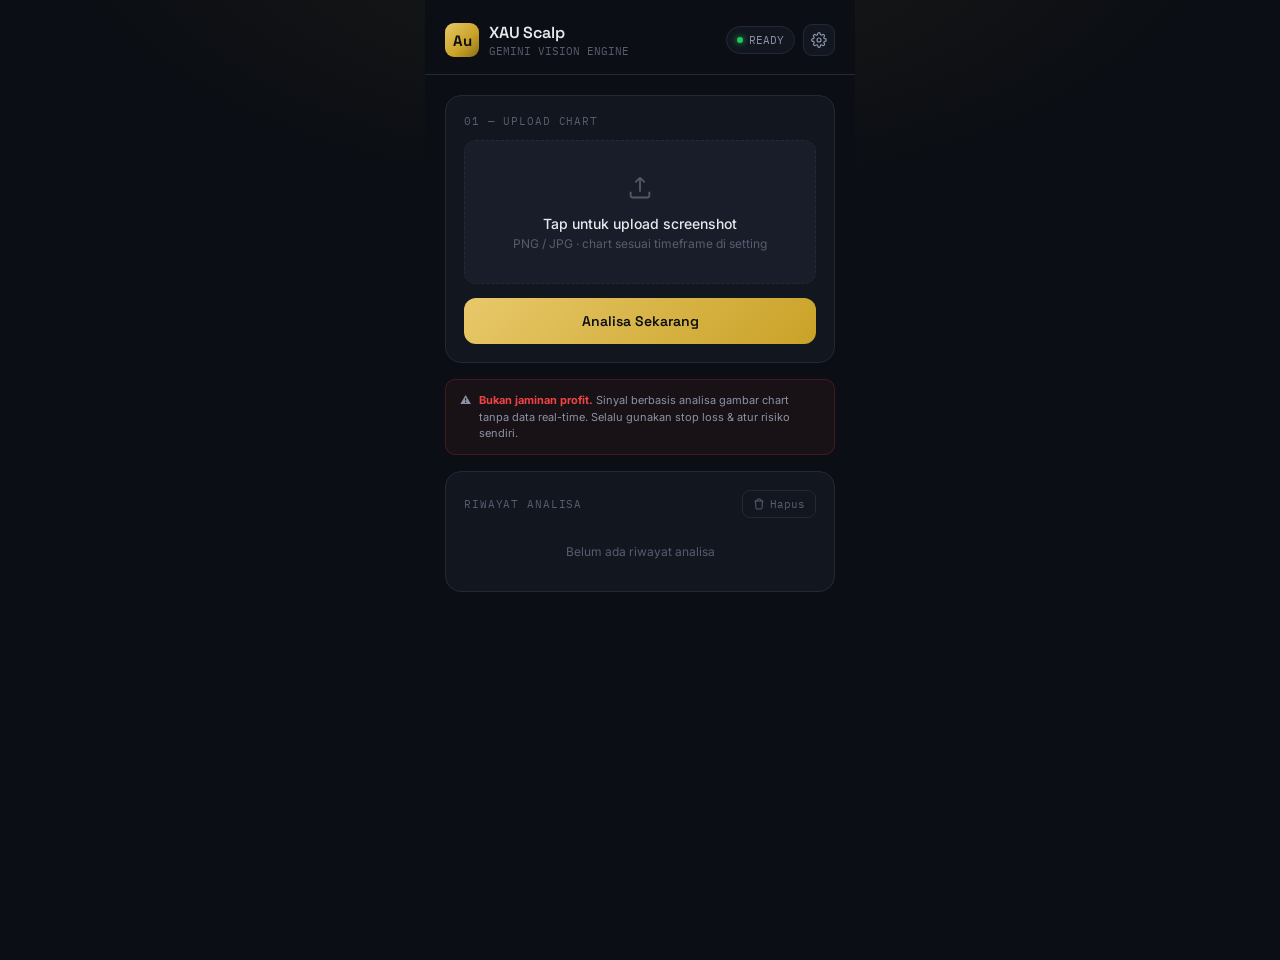
==== commit 573403d3: "Update index.html" ====
--- a/index.html
+++ b/index.html
@@ -3,924 +3,579 @@
 <head>
 <meta charset="UTF-8">
 <meta name="viewport" content="width=device-width, initial-scale=1.0">
-<title>TERMINAL//ASSISTANT</title>
+<title>XAU Scalp</title>
+<link rel="preconnect" href="https://fonts.googleapis.com">
+<link href="https://fonts.googleapis.com/css2?family=Space+Grotesk:wght@500;600;700&family=Inter:wght@400;500;600&family=IBM+Plex+Mono:wght@400;500;600&display=swap" rel="stylesheet">
 <style>
-  @import url('https://fonts.googleapis.com/css2?family=Share+Tech+Mono&family=Orbitron:wght@400;700;900&display=swap');
-
-  :root {
-    --green: #00ff41;
-    --green-dim: #00cc33;
-    --green-faint: #003b0f;
-    --green-glow: rgba(0,255,65,0.15);
-    --bg: #010a03;
-    --surface: #050f06;
-    --border: #0a2a0d;
-    --border-bright: #00ff4133;
-    --red: #ff2244;
-    --yellow: #ffd700;
-    --cyan: #00ffcc;
-    --purple: #b066ff;
-    --text-dim: #4a7a52;
-  }
-
-  * { margin: 0; padding: 0; box-sizing: border-box; -webkit-tap-highlight-color: transparent; }
-
-  html { height: 100%; }
-
-  body {
-    background: var(--bg);
-    color: var(--green);
-    font-family: 'Share Tech Mono', monospace;
-    height: 100vh;
-    overflow: hidden;
-    display: flex;
-    flex-direction: column;
-  }
-
-  body::before {
-    content: '';
-    position: fixed;
-    top: 0; left: 0;
-    width: 100%; height: 100%;
-    background: repeating-linear-gradient(
-      0deg, transparent, transparent 2px,
-      rgba(0,0,0,0.08) 2px, rgba(0,0,0,0.08) 4px
-    );
-    pointer-events: none;
-    z-index: 9999;
-  }
-
-  /* ── Header ──────────────────────────────────── */
-  .header {
-    padding: 14px 16px 10px;
-    border-bottom: 1px solid var(--border-bright);
-    flex-shrink: 0;
-  }
-
-  .header-top {
-    display: flex;
-    justify-content: space-between;
-    align-items: center;
-  }
-
-  .logo {
-    font-family: 'Orbitron', monospace;
-    font-size: 1.05rem;
-    font-weight: 900;
-    letter-spacing: 0.1em;
-    color: var(--green);
-    text-shadow: 0 0 12px var(--green);
-  }
-
-  .logo span { color: var(--cyan); }
-
-  .header-btns { display: flex; gap: 8px; }
-
-  .icon-btn {
-    background: transparent;
-    border: 1px solid var(--border-bright);
-    color: var(--green-dim);
-    width: 32px; height: 32px;
-    border-radius: 4px;
-    font-size: 0.9rem;
-    cursor: pointer;
-    display: flex; align-items: center; justify-content: center;
-    transition: all 0.2s;
-  }
-
-  .icon-btn:active { background: var(--green-glow); border-color: var(--green); }
-  .icon-btn.active { background: var(--green-glow); border-color: var(--green); color: var(--green); }
-
-  /* ── Mode indicator bar ──────────────────────── */
-  .mode-bar {
-    display: flex;
-    gap: 6px;
-    margin-top: 10px;
-    overflow-x: auto;
-    padding-bottom: 2px;
-  }
-
-  .mode-chip {
-    font-size: 0.62rem;
-    padding: 4px 9px;
-    border: 1px solid var(--border);
-    border-radius: 12px;
-    color: var(--text-dim);
-    white-space: nowrap;
-    letter-spacing: 0.05em;
-  }
-
-  .mode-chip.live {
-    border-color: var(--green);
-    color: var(--green);
-    background: var(--green-glow);
-  }
-
-  /* ── Settings Panel ──────────────────────────── */
-  .settings-panel {
-    display: none;
-    background: var(--surface);
-    border-bottom: 1px solid var(--border-bright);
-    padding: 16px;
-    flex-shrink: 0;
-    max-height: 60vh;
-    overflow-y: auto;
-  }
-
-  .settings-panel.open { display: block; }
-
-  .panel-title {
-    font-family: 'Orbitron', monospace;
-    font-size: 0.7rem;
-    letter-spacing: 0.15em;
-    color: var(--green-dim);
-    margin-bottom: 12px;
-  }
-
-  .key-group {
-    margin-bottom: 14px;
-    padding-bottom: 14px;
-    border-bottom: 1px solid var(--border);
-  }
-
-  .key-group:last-of-type { border-bottom: none; }
-
-  .key-label {
-    display: flex;
-    align-items: center;
-    gap: 6px;
-    font-size: 0.72rem;
-    color: var(--green);
-    margin-bottom: 6px;
-  }
-
-  .key-label .dot { width: 6px; height: 6px; border-radius: 50%; background: var(--text-dim); }
-  .key-label .dot.ok { background: var(--green); box-shadow: 0 0 6px var(--green); }
-
-  .key-row { display: flex; gap: 6px; }
-
-  .key-row input {
-    flex: 1;
-    background: var(--bg);
-    border: 1px solid var(--border);
-    color: var(--green);
-    font-family: 'Share Tech Mono', monospace;
-    font-size: 0.75rem;
-    padding: 8px 10px;
-    border-radius: 3px;
-    outline: none;
-    min-width: 0;
-  }
-
-  .key-row input:focus { border-color: var(--green-dim); }
-
-  .key-row button {
-    background: transparent;
-    border: 1px solid var(--green-dim);
-    color: var(--green-dim);
-    font-size: 0.7rem;
-    padding: 0 12px;
-    border-radius: 3px;
-    cursor: pointer;
-    white-space: nowrap;
-  }
-
-  .key-hint {
-    font-size: 0.64rem;
-    color: var(--text-dim);
-    margin-top: 5px;
-    line-height: 1.5;
-  }
-
-  .key-hint a { color: var(--cyan); text-decoration: none; }
-
-  .voice-toggle-row {
-    display: flex;
-    justify-content: space-between;
-    align-items: center;
-    padding-top: 10px;
-  }
-
-  .voice-toggle-row span { font-size: 0.72rem; color: var(--green); }
-
-  .switch {
-    width: 40px; height: 22px;
-    background: var(--border);
-    border-radius: 11px;
-    position: relative;
-    cursor: pointer;
-    border: 1px solid var(--border-bright);
-    transition: background 0.2s;
-  }
-
-  .switch.on { background: var(--green-faint); border-color: var(--green); }
-
-  .switch::after {
-    content: '';
-    position: absolute;
-    width: 16px; height: 16px;
-    border-radius: 50%;
-    background: var(--text-dim);
-    top: 2px; left: 2px;
-    transition: all 0.2s;
-  }
-
-  .switch.on::after { background: var(--green); left: 20px; box-shadow: 0 0 6px var(--green); }
-
-  .clear-history-btn {
-    width: 100%;
-    margin-top: 14px;
-    background: transparent;
-    border: 1px solid var(--red);
-    color: var(--red);
-    font-size: 0.7rem;
-    padding: 9px;
-    border-radius: 3px;
-    cursor: pointer;
-    letter-spacing: 0.05em;
-  }
-
-  /* ── Chat area ───────────────────────────────── */
-  .chat-area {
-    flex: 1;
-    overflow-y: auto;
-    padding: 16px;
-    display: flex;
-    flex-direction: column;
-    gap: 14px;
-  }
-
-  .empty-state {
-    flex: 1;
-    display: flex;
-    flex-direction: column;
-    align-items: center;
-    justify-content: center;
-    text-align: center;
-    color: var(--text-dim);
-    padding: 20px;
-  }
-
-  .empty-state .big-icon { font-size: 2.4rem; margin-bottom: 12px; opacity: 0.5; }
-  .empty-state .title { font-family: 'Orbitron', monospace; font-size: 0.85rem; color: var(--green-dim); margin-bottom: 8px; letter-spacing: 0.1em; }
-  .empty-state .sub { font-size: 0.72rem; line-height: 1.7; max-width: 280px; }
-
-  .msg {
-    max-width: 88%;
-    animation: fadeIn 0.25s ease;
-  }
-
-  @keyframes fadeIn {
-    from { opacity: 0; transform: translateY(6px); }
-    to { opacity: 1; transform: translateY(0); }
-  }
-
-  .msg.user { align-self: flex-end; }
-  .msg.ai { align-self: flex-start; }
-
-  .msg-meta {
-    font-size: 0.62rem;
-    color: var(--text-dim);
-    margin-bottom: 4px;
-    display: flex;
-    gap: 6px;
-    align-items: center;
-  }
-
-  .msg.user .msg-meta { justify-content: flex-end; }
-
-  .provider-tag {
-    font-size: 0.6rem;
-    padding: 1px 7px;
-    border-radius: 8px;
-    font-weight: bold;
-    letter-spacing: 0.05em;
-  }
-
-  .provider-tag.gemini { background: rgba(0,255,204,0.15); color: var(--cyan); border: 1px solid var(--cyan); }
-  .provider-tag.groq { background: rgba(255,215,0,0.15); color: var(--yellow); border: 1px solid var(--yellow); }
-  .provider-tag.deepseek { background: rgba(176,102,255,0.15); color: var(--purple); border: 1px solid var(--purple); }
-
-  .msg-bubble {
-    padding: 10px 13px;
-    border-radius: 4px;
-    font-size: 0.82rem;
-    line-height: 1.65;
-    white-space: pre-wrap;
-    word-break: break-word;
-  }
-
-  .msg.user .msg-bubble {
-    background: var(--green-faint);
-    border: 1px solid var(--green-dim);
-    color: var(--green);
-    border-bottom-right-radius: 0;
-  }
-
-  .msg.ai .msg-bubble {
-    background: var(--surface);
-    border: 1px solid var(--border-bright);
-    color: var(--green);
-    border-bottom-left-radius: 0;
-  }
-
-  .msg-img-preview {
-    max-width: 200px;
-    border-radius: 4px;
-    border: 1px solid var(--border-bright);
-    margin-bottom: 6px;
-    display: block;
-  }
-
-  .msg-actions {
-    display: flex;
-    gap: 8px;
-    margin-top: 6px;
-  }
-
-  .msg-actions button {
-    background: transparent;
-    border: none;
-    color: var(--text-dim);
-    font-size: 0.7rem;
-    cursor: pointer;
-    padding: 2px 4px;
-  }
-
-  .msg-actions button:active { color: var(--green); }
-  .msg-actions button.speaking { color: var(--cyan); }
-
-  .typing-indicator {
-    display: flex;
-    gap: 4px;
-    padding: 12px;
-  }
-
-  .typing-indicator span {
-    width: 6px; height: 6px;
-    background: var(--green-dim);
-    border-radius: 50%;
-    animation: typingBounce 1.2s infinite;
-  }
-
-  .typing-indicator span:nth-child(2) { animation-delay: 0.15s; }
-  .typing-indicator span:nth-child(3) { animation-delay: 0.3s; }
-
-  @keyframes typingBounce {
-    0%, 60%, 100% { transform: translateY(0); opacity: 0.4; }
-    30% { transform: translateY(-5px); opacity: 1; }
-  }
-
-  /* ── Image preview before send ───────────────── */
-  .pending-image {
-    display: none;
-    padding: 8px 16px;
-    background: var(--surface);
-    border-top: 1px solid var(--border);
-    align-items: center;
-    gap: 10px;
-    flex-shrink: 0;
-  }
-
-  .pending-image.show { display: flex; }
-
-  .pending-image img {
-    width: 44px; height: 44px;
-    object-fit: cover;
-    border-radius: 4px;
-    border: 1px solid var(--border-bright);
-  }
-
-  .pending-image .info { flex: 1; font-size: 0.68rem; color: var(--text-dim); }
-  .pending-image .remove-img { background: transparent; border: none; color: var(--red); font-size: 1rem; cursor: pointer; }
-
-  /* ── Input area ──────────────────────────────── */
-  .input-area {
-    flex-shrink: 0;
-    border-top: 1px solid var(--border-bright);
-    padding: 10px 12px;
-    background: var(--bg);
-  }
-
-  .input-row {
-    display: flex;
-    gap: 8px;
-    align-items: flex-end;
-  }
-
-  .input-row textarea {
-    flex: 1;
-    background: var(--surface);
-    border: 1px solid var(--border-bright);
-    color: var(--green);
-    font-family: 'Share Tech Mono', monospace;
-    font-size: 0.85rem;
-    padding: 10px 12px;
-    border-radius: 6px;
-    outline: none;
-    resize: none;
-    max-height: 100px;
-    min-height: 40px;
-  }
-
-  .input-row textarea:focus { border-color: var(--green); }
-
-  .round-btn {
-    width: 40px; height: 40px;
-    border-radius: 50%;
-    border: 1px solid var(--border-bright);
-    background: var(--surface);
-    color: var(--green-dim);
-    font-size: 1.1rem;
-    cursor: pointer;
-    display: flex; align-items: center; justify-content: center;
-    flex-shrink: 0;
-  }
-
-  .round-btn.send {
-    background: var(--green-faint);
-    border-color: var(--green);
-    color: var(--green);
-  }
-
-  .round-btn:active { transform: scale(0.92); }
-  .round-btn:disabled { opacity: 0.4; }
-
-  #fileInput { display: none; }
-
-  /* Scrollbar */
-  ::-webkit-scrollbar { width: 4px; }
-  ::-webkit-scrollbar-thumb { background: var(--border-bright); border-radius: 2px; }
-
+  :root{
+    --bg:#0B0E14; --surface:#12161F; --surface-2:#181D29; --border:#232937;
+    --gold:#C9A227; --gold-soft:#E8C86A;
+    --green:#22C55E; --green-soft:rgba(34,197,94,0.12);
+    --red:#EF4444; --red-soft:rgba(239,68,68,0.12);
+    --text:#E7E9EE; --text-dim:#8B93A7; --text-faint:#565D6E;
+  }
+  *{box-sizing:border-box; margin:0; padding:0;}
+  body{
+    background:radial-gradient(ellipse 600px 300px at 50% -10%, rgba(201,162,39,0.08), transparent), var(--bg);
+    color:var(--text); font-family:'Inter',sans-serif; min-height:100vh;
+    display:flex; justify-content:center; padding:0 0 60px;
+  }
+  .phone{width:100%; max-width:430px; min-height:100vh; background:var(--bg); position:relative;}
+
+  header{padding:22px 20px 16px; display:flex; align-items:center; justify-content:space-between; border-bottom:1px solid var(--border);}
+  .brand{display:flex; align-items:center; gap:10px;}
+  .brand-mark{width:34px; height:34px; border-radius:9px; background:linear-gradient(135deg, var(--gold-soft), var(--gold) 60%, #8a6f1a); display:flex; align-items:center; justify-content:center; font-family:'Space Grotesk',sans-serif; font-weight:700; font-size:15px; color:#0B0E14;}
+  .brand-text{font-family:'Space Grotesk',sans-serif; font-weight:600; font-size:16px; letter-spacing:-0.01em;}
+  .brand-sub{font-size:11px; color:var(--text-faint); font-family:'IBM Plex Mono',monospace; margin-top:1px;}
+  .status-pill{display:flex; align-items:center; gap:6px; background:var(--surface); border:1px solid var(--border); padding:6px 10px; border-radius:99px; font-size:11px; font-family:'IBM Plex Mono',monospace; color:var(--text-dim);}
+  .dot{width:6px; height:6px; border-radius:50%; background:var(--green); box-shadow:0 0 6px var(--green);}
+  .gear-btn{width:32px; height:32px; border-radius:9px; background:var(--surface); border:1px solid var(--border); display:flex; align-items:center; justify-content:center; cursor:pointer;}
+
+  main{padding:20px;}
+  .card{background:var(--surface); border:1px solid var(--border); border-radius:16px; padding:18px; margin-bottom:16px;}
+  .card-label{font-size:11px; text-transform:uppercase; letter-spacing:0.08em; color:var(--text-faint); font-family:'IBM Plex Mono',monospace; margin-bottom:12px;}
+
+  .upload-zone{border:1.5px dashed var(--border); border-radius:12px; padding:32px 16px; text-align:center; background:var(--surface-2); cursor:pointer; position:relative; overflow:hidden;}
+  .upload-zone.has-image{padding:0; border-style:solid;}
+  .upload-zone svg{opacity:0.5; margin-bottom:10px;}
+  .upload-title{font-size:14px; font-weight:500; margin-bottom:4px;}
+  .upload-hint{font-size:12px; color:var(--text-faint);}
+  #fileInput{display:none;}
+  .preview-wrap{position:relative; width:100%; line-height:0;}
+  .preview-wrap img{width:100%; display:block; border-radius:10px;}
+  .remove-img{position:absolute; top:8px; right:8px; background:rgba(0,0,0,0.6); border:none; color:#fff; width:26px; height:26px; border-radius:50%; cursor:pointer; font-size:13px;}
+
+  /* scan line while analyzing */
+  .scan-line{position:absolute; left:0; right:0; height:2px; background:linear-gradient(90deg, transparent, var(--gold-soft), transparent); box-shadow:0 0 10px var(--gold); display:none;}
+  .scanning .scan-line{display:block; animation:scanMove 1.8s linear infinite;}
+  @keyframes scanMove{0%{top:0%;} 100%{top:100%;}}
+
+  .analyze-btn{width:100%; margin-top:14px; padding:14px; border-radius:12px; border:none; background:linear-gradient(135deg, var(--gold-soft), var(--gold)); color:#0B0E14; font-family:'Space Grotesk',sans-serif; font-weight:600; font-size:14px; cursor:pointer; display:flex; align-items:center; justify-content:center; gap:9px;}
+  .analyze-btn:disabled{opacity:0.85; cursor:default;}
+  .spinner{width:15px; height:15px; border-radius:50%; border:2px solid rgba(11,14,20,0.25); border-top-color:#0B0E14; animation:spin .7s linear infinite; display:none;}
+  .analyze-btn.loading .spinner{display:inline-block;}
+  .analyze-btn.loading .btn-label::after{content:attr(data-loading);}
+  @keyframes spin{to{transform:rotate(360deg);}}
+
+  .status-line{display:none; align-items:center; gap:8px; margin-top:10px; font-family:'IBM Plex Mono',monospace; font-size:11.5px; color:var(--text-dim); min-height:16px;}
+  .status-line.active{display:flex;}
+  .status-line .status-text{animation:fadeSwap .5s ease;}
+  @keyframes fadeSwap{from{opacity:0; transform:translateY(3px);} to{opacity:1; transform:translateY(0);}}
+  .pulse-dot{width:6px; height:6px; border-radius:50%; background:var(--gold); animation:pulseDot 1s ease-in-out infinite;}
+  @keyframes pulseDot{0%,100%{opacity:0.3;} 50%{opacity:1;}}
+
+  /* skeleton loading card */
+  .skeleton-card{display:none;}
+  .skeleton-card.active{display:block;}
+  .skel{border-radius:8px; background:linear-gradient(90deg, var(--surface-2) 25%, var(--border) 37%, var(--surface-2) 63%); background-size:400% 100%; animation:shimmer 1.4s ease infinite;}
+  @keyframes shimmer{0%{background-position:100% 0;} 100%{background-position:0 0;}}
+
+  .signal-card{background:var(--surface); border:1px solid var(--border); border-radius:16px; padding:20px; margin-bottom:16px; position:relative; overflow:hidden; display:none;}
+  .signal-card.active{display:block;}
+  .signal-card.buy::before{content:''; position:absolute; top:0; left:0; right:0; height:2px; background:linear-gradient(90deg, transparent, var(--green), transparent);}
+  .signal-card.sell::before{content:''; position:absolute; top:0; left:0; right:0; height:2px; background:linear-gradient(90deg, transparent, var(--red), transparent);}
+  .signal-card.wait::before{content:''; position:absolute; top:0; left:0; right:0; height:2px; background:linear-gradient(90deg, transparent, var(--gold), transparent);}
+  .signal-top{display:flex; align-items:center; justify-content:space-between; margin-bottom:4px;}
+  .signal-badge{display:inline-flex; align-items:center; gap:8px; padding:7px 14px; border-radius:10px; font-family:'Space Grotesk',sans-serif; font-weight:700; font-size:20px;}
+  .signal-badge.buy{background:var(--green-soft); color:var(--green);}
+  .signal-badge.sell{background:var(--red-soft); color:var(--red);}
+  .signal-badge.wait{background:rgba(201,162,39,0.14); color:var(--gold-soft);}
+  .confidence{font-family:'IBM Plex Mono',monospace; font-size:12px; color:var(--text-dim); text-align:right;}
+  .confidence b{color:var(--gold-soft); font-size:15px;}
+
+  .reasons{margin:14px 0; padding-top:14px; border-top:1px solid var(--border);}
+  .reason-item{display:flex; gap:10px; margin-bottom:10px; font-size:12.5px; line-height:1.5;}
+  .reason-item .rf{color:var(--gold-soft); font-weight:600; flex-shrink:0; font-family:'IBM Plex Mono',monospace; font-size:11px; min-width:88px;}
+  .reason-item .rd{color:var(--text-dim);}
+  .invalid-box{margin-top:12px; padding:10px 12px; background:rgba(239,68,68,0.06); border:1px solid rgba(239,68,68,0.2); border-radius:10px; font-size:12px; color:var(--text-dim); line-height:1.5;}
+  .invalid-box b{color:var(--red);}
+
+  .ladder-wrap{background:var(--surface-2); border:1px solid var(--border); border-radius:12px; padding:18px 14px 18px 0;}
+  .ladder{position:relative; display:flex; height:220px;}
+  .ladder-line{width:46px; position:relative; flex-shrink:0;}
+  .ladder-line::after{content:''; position:absolute; left:50%; top:8px; bottom:8px; width:2px; background:linear-gradient(to bottom, var(--red) 0%, var(--red) 22%, var(--border) 22%, var(--border) 32%, var(--gold) 32%, var(--gold) 68%, var(--border) 68%, var(--border) 78%, var(--green) 78%, var(--green) 100%); transform:translateX(-50%); border-radius:2px;}
+  .ladder-node{position:absolute; left:50%; transform:translate(-50%,-50%); width:11px; height:11px; border-radius:50%; border:2px solid var(--bg);}
+  .node-labels{flex:1; position:relative; padding-left:14px;}
+  .node-row{position:absolute; left:14px; right:0; transform:translateY(-50%); display:flex; align-items:baseline; gap:8px;}
+  .node-tag{font-family:'IBM Plex Mono',monospace; font-size:10px; font-weight:600; letter-spacing:0.04em; padding:2px 6px; border-radius:5px;}
+  .node-price{font-family:'IBM Plex Mono',monospace; font-size:13px; font-weight:500;}
+  .node-rr{font-family:'IBM Plex Mono',monospace; font-size:10px; color:var(--text-faint); margin-left:auto;}
+  .tag-tp{background:var(--green-soft); color:var(--green);}
+  .tag-entry{background:rgba(201,162,39,0.14); color:var(--gold-soft);}
+  .tag-sl{background:var(--red-soft); color:var(--red);}
+
+  .disclaimer{display:flex; gap:8px; align-items:flex-start; padding:12px 14px; background:rgba(239,68,68,0.06); border:1px solid rgba(239,68,68,0.2); border-radius:10px; font-size:11px; color:var(--text-dim); line-height:1.5; margin-bottom:16px;}
+  .disclaimer b{color:var(--red);}
+  .error-box{display:none; padding:12px 14px; background:rgba(239,68,68,0.08); border:1px solid rgba(239,68,68,0.3); border-radius:10px; font-size:12px; color:#FCA5A5; margin-bottom:16px; font-family:'IBM Plex Mono',monospace;}
+  .error-box.active{display:block;}
+
+  .history-head{display:flex; align-items:center; justify-content:space-between; margin-bottom:12px;}
+  .clear-btn{display:flex; align-items:center; gap:5px; background:transparent; border:1px solid var(--border); color:var(--text-faint); padding:6px 10px; border-radius:8px; font-family:'IBM Plex Mono',monospace; font-size:11px; cursor:pointer;}
+  .clear-btn:hover{border-color:var(--red); color:var(--red);}
+  .history-empty{font-size:12px; color:var(--text-faint); text-align:center; padding:14px 0;}
+  .history-item{display:flex; align-items:center; justify-content:space-between; padding:12px 0; border-bottom:1px solid var(--border);}
+  .history-item:last-child{border-bottom:none;}
+  .history-left{display:flex; align-items:center; gap:10px;}
+  .history-sig{font-family:'IBM Plex Mono',monospace; font-size:11px; font-weight:600; padding:3px 8px; border-radius:6px;}
+  .history-time{font-size:11px; color:var(--text-faint);}
+
+  .section-title{font-family:'Space Grotesk',sans-serif; font-size:13px; font-weight:600;}
+
+  .settings-panel{position:fixed; inset:0; background:rgba(0,0,0,0.6); backdrop-filter:blur(3px); z-index:50; display:none; justify-content:center; align-items:flex-end;}
+  .settings-panel.open{display:flex;}
+  .settings-inner{width:100%; max-width:430px; background:var(--surface); border:1px solid var(--border); border-bottom:none; border-radius:20px 20px 0 0; padding:20px 20px 28px; max-height:85vh; overflow-y:auto; animation:slideUp .25s ease;}
+  @keyframes slideUp{from{transform:translateY(30px); opacity:0;} to{transform:translateY(0); opacity:1;}}
+  .settings-head{display:flex; align-items:center; justify-content:space-between; margin-bottom:18px;}
+  .close-btn{background:none; border:none; color:var(--text-faint); font-size:16px; cursor:pointer;}
+  .field-group{margin-bottom:16px;}
+  .field-label{display:block; font-size:11px; color:var(--text-faint); font-family:'IBM Plex Mono',monospace; text-transform:uppercase; letter-spacing:0.05em; margin-bottom:8px;}
+  .field-input{width:100%; background:var(--surface-2); border:1px solid var(--border); border-radius:10px; padding:11px 12px; color:var(--text); font-family:'Inter',sans-serif; font-size:13px; outline:none;}
+  .field-textarea{resize:none; height:60px; font-family:'Inter',sans-serif;}
+  .chip-row{display:flex; gap:8px; flex-wrap:wrap;}
+  .chip{background:var(--surface-2); border:1px solid var(--border); color:var(--text-dim); padding:8px 14px; border-radius:9px; font-family:'IBM Plex Mono',monospace; font-size:12px; cursor:pointer;}
+  .chip.active{background:rgba(201,162,39,0.14); border-color:var(--gold); color:var(--gold-soft);}
+  .save-settings-btn{width:100%; margin-top:6px; padding:14px; border-radius:12px; border:none; background:linear-gradient(135deg, var(--gold-soft), var(--gold)); color:#0B0E14; font-family:'Space Grotesk',sans-serif; font-weight:600; font-size:14px; cursor:pointer;}
 </style>
 </head>
 <body>
-
-  <!-- Header -->
-  <div class="header">
-    <div class="header-top">
-      <div class="logo">TERMINAL<span>//</span>ASSISTANT</div>
-      <div class="header-btns">
-        <button class="icon-btn" id="voiceQuickToggle" onclick="toggleVoiceQuick()" title="Suara">🔊</button>
-        <button class="icon-btn" id="settingsToggle" onclick="toggleSettings()" title="Pengaturan">⚙️</button>
-      </div>
-    </div>
-    <div class="mode-bar" id="modeBar">
-      <div class="mode-chip" data-mode="gemini">📈 GEMINI · Vision/Market</div>
-      <div class="mode-chip" data-mode="groq">💬 GROQ · Chat Cepat</div>
-      <div class="mode-chip" data-mode="deepseek">💻 DEEPSEEK · Coding</div>
+<div class="phone">
+
+  <header>
+    <div class="brand">
+      <div class="brand-mark">Au</div>
+      <div>
+        <div class="brand-text">XAU Scalp</div>
+        <div class="brand-sub">GEMINI VISION ENGINE</div>
+      </div>
+    </div>
+    <div style="display:flex; align-items:center; gap:8px;">
+      <div class="status-pill"><span class="dot"></span> READY</div>
+      <button class="gear-btn" onclick="toggleSettings()">
+        <svg width="16" height="16" viewBox="0 0 24 24" fill="none" stroke="#8B93A7" stroke-width="1.8"><circle cx="12" cy="12" r="3"/><path d="M19.4 15a1.65 1.65 0 00.33 1.82l.06.06a2 2 0 11-2.83 2.83l-.06-.06a1.65 1.65 0 00-1.82-.33 1.65 1.65 0 00-1 1.51V21a2 2 0 01-4 0v-.09a1.65 1.65 0 00-1.08-1.51 1.65 1.65 0 00-1.82.33l-.06.06a2 2 0 11-2.83-2.83l.06-.06a1.65 1.65 0 00.33-1.82 1.65 1.65 0 00-1.51-1H3a2 2 0 010-4h.09a1.65 1.65 0 001.51-1.08 1.65 1.65 0 00-.33-1.82l-.06-.06a2 2 0 112.83-2.83l.06.06a1.65 1.65 0 001.82.33H9a1.65 1.65 0 001-1.51V3a2 2 0 014 0v.09a1.65 1.65 0 001 1.51 1.65 1.65 0 001.82-.33l.06-.06a2 2 0 112.83 2.83l-.06.06a1.65 1.65 0 00-.33 1.82V9a1.65 1.65 0 001.51 1H21a2 2 0 010 4h-.09a1.65 1.65 0 00-1.51 1z"/></svg>
+      </button>
+    </div>
+  </header>
+
+  <div class="settings-panel" id="settingsPanel">
+    <div class="settings-inner">
+      <div class="settings-head">
+        <span class="section-title">Pengaturan Analisa</span>
+        <button class="close-btn" onclick="toggleSettings()">✕</button>
+      </div>
+
+      <div class="field-group">
+        <label class="field-label">Market / Pair</label>
+        <select class="field-input" id="marketSelect">
+          <option value="XAUUSD (Gold)">XAUUSD (Gold)</option>
+          <option value="EURUSD">EURUSD</option>
+          <option value="BTCUSD">BTCUSD</option>
+          <option value="US30">US30</option>
+        </select>
+      </div>
+
+      <div class="field-group">
+        <label class="field-label">Timeframe Chart</label>
+        <div class="chip-row" id="tfRow">
+          <button class="chip active" data-val="M1">M1</button>
+          <button class="chip" data-val="M5">M5</button>
+          <button class="chip" data-val="M15">M15</button>
+          <button class="chip" data-val="M30">M30</button>
+          <button class="chip" data-val="H1">H1</button>
+        </div>
+      </div>
+
+      <div class="field-group">
+        <label class="field-label">Kategori Strategi</label>
+        <div class="chip-row" id="catRow">
+          <button class="chip active" data-val="Scalping">Scalping</button>
+          <button class="chip" data-val="Intraday">Intraday</button>
+          <button class="chip" data-val="Swing">Swing</button>
+        </div>
+      </div>
+
+      <div class="field-group">
+        <label class="field-label">Tujuan / Gaya Risiko</label>
+        <select class="field-input" id="goalSelect">
+          <option value="Balanced (R:R standar 1:1.5–1:3)">Balanced (R:R 1:1.5–1:3)</option>
+          <option value="Konservatif (konfirmasi ketat, sinyal sedikit)">Konservatif</option>
+          <option value="Agresif (peluang lebih banyak, risiko lebih tinggi)">Agresif</option>
+        </select>
+      </div>
+
+      <div class="field-group">
+        <label class="field-label">Catatan Tambahan (opsional)</label>
+        <textarea class="field-input field-textarea" id="notesInput" placeholder="cth: fokus di sesi London, abaikan news spike, dll"></textarea>
+      </div>
+
+      <button class="save-settings-btn" onclick="toggleSettings()">Simpan Pengaturan</button>
     </div>
   </div>
 
-  <!-- Settings -->
-  <div class="settings-panel" id="settingsPanel">
-    <div class="panel-title">[ KONFIGURASI API KEYS ]</div>
-
-    <div class="key-group">
-      <div class="key-label"><span class="dot" id="dot-gemini"></span> GEMINI (vision, market, gambar)</div>
-      <div class="key-row">
-        <input type="password" id="key-gemini" placeholder="AIzaSy... atau AQ...">
-        <button onclick="saveKey('gemini')">SIMPAN</button>
-      </div>
-      <div class="key-hint">Gratis di <a href="https://aistudio.google.com/apikey" target="_blank">aistudio.google.com/apikey</a></div>
-    </div>
-
-    <div class="key-group">
-      <div class="key-label"><span class="dot" id="dot-groq"></span> GROQ (chat umum, super cepat)</div>
-      <div class="key-row">
-        <input type="password" id="key-groq" placeholder="gsk_...">
-        <button onclick="saveKey('groq')">SIMPAN</button>
-      </div>
-      <div class="key-hint">Gratis di <a href="https://console.groq.com" target="_blank">console.groq.com</a></div>
-    </div>
-
-    <div class="key-group">
-      <div class="key-label"><span class="dot" id="dot-deepseek"></span> DEEPSEEK (coding & debug)</div>
-      <div class="key-row">
-        <input type="password" id="key-deepseek" placeholder="sk-...">
-        <button onclick="saveKey('deepseek')">SIMPAN</button>
-      </div>
-      <div class="key-hint">Gratis di <a href="https://platform.deepseek.com" target="_blank">platform.deepseek.com</a></div>
-    </div>
-
-    <div class="voice-toggle-row">
-      <span>🔊 AI Bicara (Text-to-Speech)</span>
-      <div class="switch" id="voiceSwitch" onclick="toggleVoiceSetting()"></div>
-    </div>
-
-    <button class="clear-history-btn" onclick="clearHistory()">🗑 HAPUS SEMUA RIWAYAT CHAT</button>
-  </div>
-
-  <!-- Chat -->
-  <div class="chat-area" id="chatArea">
-    <div class="empty-state" id="emptyState">
-      <div class="big-icon">⚡</div>
-      <div class="title">SIAP MEMBANTU</div>
-      <div class="sub">Ketik pertanyaan, upload gambar/chart, atau tanya soal kode.<br><br>Sistem otomatis pilih AI terbaik:<br>📈 Gambar/market → Gemini<br>💻 Kode/error → DeepSeek<br>💬 Lainnya → Groq</div>
-    </div>
-  </div>
-
-  <!-- Pending image -->
-  <div class="pending-image" id="pendingImage">
-    <img id="pendingImagePreview" alt="preview">
-    <div class="info">Gambar siap dikirim — Gemini akan menganalisa</div>
-    <button class="remove-img" onclick="removePendingImage()">✕</button>
-  </div>
-
-  <!-- Input -->
-  <div class="input-area">
-    <div class="input-row">
-      <button class="round-btn" onclick="document.getElementById('fileInput').click()" title="Upload gambar">📎</button>
+  <main>
+
+    <div class="card">
+      <div class="card-label">01 — Upload Chart</div>
+      <div class="upload-zone" id="uploadZone" onclick="document.getElementById('fileInput').click()">
+        <svg width="28" height="28" viewBox="0 0 24 24" fill="none" stroke="#8B93A7" stroke-width="1.6"><path d="M12 16V4M12 4l-4 4M12 4l4 4"/><path d="M4 16v3a2 2 0 002 2h12a2 2 0 002-2v-3"/></svg>
+        <div class="upload-title">Tap untuk upload screenshot</div>
+        <div class="upload-hint">PNG / JPG · chart sesuai timeframe di setting</div>
+      </div>
       <input type="file" id="fileInput" accept="image/*">
-      <textarea id="messageInput" placeholder="Ketik pesan..." rows="1" onkeydown="handleKeydown(event)" oninput="autoResize(this)"></textarea>
-      <button class="round-btn send" id="sendBtn" onclick="sendMessage()" title="Kirim">➤</button>
-    </div>
-  </div>
+
+      <button class="analyze-btn" id="analyzeBtn" onclick="analyzeChart()">
+        <span class="spinner"></span>
+        <span class="btn-label" id="btnLabel" data-loading="Menganalisa...">Analisa Sekarang</span>
+      </button>
+
+      <div class="status-line" id="statusLine">
+        <span class="pulse-dot"></span>
+        <span class="status-text" id="statusText">Membaca gambar chart...</span>
+      </div>
+    </div>
+
+    <div class="error-box" id="errorBox"></div>
+
+    <!-- Skeleton while loading -->
+    <div class="card skeleton-card" id="skeletonCard">
+      <div class="skel" style="height:32px; width:110px; border-radius:10px; margin-bottom:14px;"></div>
+      <div class="skel" style="height:12px; width:90%; margin-bottom:8px;"></div>
+      <div class="skel" style="height:12px; width:75%; margin-bottom:16px;"></div>
+      <div class="skel" style="height:180px; border-radius:12px;"></div>
+    </div>
+
+    <!-- Result -->
+    <div class="signal-card" id="signalCard">
+      <div class="signal-top">
+        <div class="signal-badge" id="signalBadge"></div>
+        <div class="confidence">Confidence<br><b id="confidenceVal">–</b></div>
+      </div>
+
+      <div class="reasons" id="reasonsList"></div>
+      <div class="invalid-box" id="invalidBox" style="display:none;"></div>
+
+      <div class="ladder-wrap" id="ladderWrap">
+        <div class="ladder">
+          <div class="ladder-line" id="ladderLine"></div>
+          <div class="node-labels" id="nodeLabels"></div>
+        </div>
+      </div>
+    </div>
+
+    <div class="disclaimer">
+      <span>⚠️</span>
+      <span><b>Bukan jaminan profit.</b> Sinyal berbasis analisa gambar chart tanpa data real-time. Selalu gunakan stop loss & atur risiko sendiri.</span>
+    </div>
+
+    <div class="card">
+      <div class="history-head">
+        <div class="card-label" style="margin-bottom:0;">Riwayat Analisa</div>
+        <button class="clear-btn" onclick="clearHistory()">
+          <svg width="12" height="12" viewBox="0 0 24 24" fill="none" stroke="currentColor" stroke-width="2"><path d="M3 6h18"/><path d="M8 6V4a2 2 0 012-2h4a2 2 0 012 2v2"/><path d="M19 6l-1 14a2 2 0 01-2 2H8a2 2 0 01-2-2L5 6"/></svg>
+          Hapus
+        </button>
+      </div>
+      <div id="historyList">
+        <div class="history-empty">Belum ada riwayat analisa</div>
+      </div>
+    </div>
+
+  </main>
+</div>
 
 <script>
-// ═══════════════════════════════════════════════════════
-// STATE & STORAGE
-// ═══════════════════════════════════════════════════════
-let apiKeys = {
-  gemini: localStorage.getItem('ta_gemini_key') || '',
-  groq: localStorage.getItem('ta_groq_key') || '',
-  deepseek: localStorage.getItem('ta_deepseek_key') || ''
-};
-
-let voiceEnabled = localStorage.getItem('ta_voice_enabled') === 'true';
-let chatHistory = JSON.parse(localStorage.getItem('ta_chat_history') || '[]');
-let pendingImageBase64 = null;
-let pendingImageMime = null;
-let currentSpeakingBtn = null;
-
-// ═══════════════════════════════════════════════════════
-// INIT
-// ═══════════════════════════════════════════════════════
-function init() {
-  ['gemini','groq','deepseek'].forEach(p => {
-    if (apiKeys[p]) {
-      document.getElementById('key-' + p).value = apiKeys[p];
-      document.getElementById('dot-' + p).classList.add('ok');
+  // ==== GANTI DENGAN API KEY GEMINI KAMU ====
+  const GEMINI_API_KEY = "AQ.Ab8RN6KtAcIVZEkMECaLI8RjT58dhaV08AhG1N9hOn3FH0trCw";
+  const MODEL = "gemini-2.5-flash"; // ganti jika model ini tidak tersedia di akun kamu
+  const API_URL = `https://generativelanguage.googleapis.com/v1beta/models/${MODEL}:generateContent?key=${GEMINI_API_KEY}`;
+
+  let uploadedImageBase64 = null;
+  let uploadedMimeType = null;
+  let history = [];
+
+  // ---- Settings panel ----
+  function toggleSettings(){ document.getElementById('settingsPanel').classList.toggle('open'); }
+  document.querySelectorAll('.chip-row').forEach(row=>{
+    row.addEventListener('click', e=>{
+      if(e.target.classList.contains('chip')){
+        row.querySelectorAll('.chip').forEach(c=>c.classList.remove('active'));
+        e.target.classList.add('active');
+      }
+    });
+  });
+  function getActiveChip(rowId){ return document.querySelector('#'+rowId+' .chip.active').dataset.val; }
+
+  // ---- Upload handling ----
+  const fileInput = document.getElementById('fileInput');
+  const uploadZone = document.getElementById('uploadZone');
+  fileInput.addEventListener('change', e=>{
+    const file = e.target.files[0];
+    if(!file) return;
+    uploadedMimeType = file.type;
+    const reader = new FileReader();
+    reader.onload = ev=>{
+      uploadedImageBase64 = ev.target.result.split(',')[1];
+      uploadZone.classList.add('has-image');
+      uploadZone.innerHTML = `
+        <div class="preview-wrap">
+          <img src="${ev.target.result}">
+          <button class="remove-img" onclick="removeImage(event)">✕</button>
+          <div class="scan-line" id="scanLine"></div>
+        </div>`;
+    };
+    reader.readAsDataURL(file);
+  });
+
+  function removeImage(e){
+    e.stopPropagation();
+    uploadedImageBase64 = null;
+    uploadZone.classList.remove('has-image');
+    uploadZone.innerHTML = `
+      <svg width="28" height="28" viewBox="0 0 24 24" fill="none" stroke="#8B93A7" stroke-width="1.6"><path d="M12 16V4M12 4l-4 4M12 4l4 4"/><path d="M4 16v3a2 2 0 002 2h12a2 2 0 002-2v-3"/></svg>
+      <div class="upload-title">Tap untuk upload screenshot</div>
+      <div class="upload-hint">PNG / JPG · chart sesuai timeframe di setting</div>`;
+    fileInput.value = '';
+  }
+
+  // ---- Loading animation control ----
+  const statusMessages = [
+    "Membaca struktur harga...",
+    "Mengidentifikasi level support/resistance...",
+    "Mengecek pola candlestick...",
+    "Menghitung risk-reward...",
+    "Menyusun kesimpulan sinyal..."
+  ];
+  let statusInterval = null;
+  function startLoadingUI(){
+    document.getElementById('analyzeBtn').disabled = true;
+    document.getElementById('analyzeBtn').classList.add('loading');
+    document.getElementById('btnLabel').style.visibility = 'hidden';
+    document.getElementById('statusLine').classList.add('active');
+    document.getElementById('skeletonCard').classList.add('active');
+    document.getElementById('signalCard').classList.remove('active');
+    document.getElementById('errorBox').classList.remove('active');
+    uploadZone.classList.add('scanning');
+    let i = 0;
+    const statusText = document.getElementById('statusText');
+    statusText.textContent = statusMessages[0];
+    statusInterval = setInterval(()=>{
+      i = (i+1) % statusMessages.length;
+      statusText.style.opacity = 0;
+      setTimeout(()=>{
+        statusText.textContent = statusMessages[i];
+        statusText.style.opacity = 1;
+      }, 200);
+    }, 1400);
+  }
+  function stopLoadingUI(){
+    clearInterval(statusInterval);
+    document.getElementById('analyzeBtn').disabled = false;
+    document.getElementById('analyzeBtn').classList.remove('loading');
+    document.getElementById('btnLabel').style.visibility = 'visible';
+    document.getElementById('statusLine').classList.remove('active');
+    document.getElementById('skeletonCard').classList.remove('active');
+    uploadZone.classList.remove('scanning');
+  }
+
+  // ---- Build prompt from settings ----
+  function buildPrompt(){
+    const market = document.getElementById('marketSelect').value;
+    const tf = getActiveChip('tfRow');
+    const category = getActiveChip('catRow');
+    const goal = document.getElementById('goalSelect').value;
+    const notes = document.getElementById('notesInput').value.trim();
+
+    return `Kamu adalah analis teknikal untuk ${category} pada market ${market}, timeframe ${tf}.
+Gaya risiko yang diinginkan user: ${goal}.
+${notes ? "Catatan tambahan dari user: " + notes : ""}
+
+Analisa gambar chart yang diberikan dan balas HANYA dengan JSON valid (tanpa markdown, tanpa teks lain), dengan format persis:
+
+{
+  "signal": "BUY" atau "SELL" atau "NO_TRADE",
+  "setup_status": "confirmed" atau "conditional",
+  "trigger_condition": "jika conditional, jelaskan syarat harga yang harus terpenuhi dulu sebelum entry (misal: breakout dan close di atas 4075.00). Kosongkan jika confirmed.",
+  "confidence": angka 0-100,
+  "entry_price": angka,
+  "stop_loss": angka,
+  "take_profit": {"tp1": angka, "tp2": angka, "tp3": angka},
+  "risk_reward": {"tp1": "1:x", "tp2": "1:x", "tp3": "1:x"},
+  "valid_reasons": [
+    {"factor": "nama faktor singkat", "detail": "penjelasan konkret merujuk elemen visual di chart"}
+  ],
+  "invalidating_factors": "kondisi yang membatalkan sinyal ini, harga berapa yang jadi tanda gagal"
+}
+
+Aturan penting:
+- SELALU berikan entry_price, stop_loss, dan take_profit (tp1/tp2/tp3) berupa angka, SELAMA ada bias arah (bullish atau bearish) yang terlihat di chart — walaupun belum ada breakout/konfirmasi penuh. Dalam kondisi ini, set "signal" ke arah bias tersebut (BUY/SELL), "setup_status" ke "conditional", dan isi "trigger_condition" dengan syarat masuknya.
+- Gunakan "signal": "NO_TRADE" HANYA jika gambar benar-benar tidak bisa dibaca (buram, terpotong, tidak ada candle terlihat) atau harga benar-benar sideways datar tanpa bias arah sama sekali. Ini harus jarang terjadi — jangan jadikan pilihan aman default.
+- valid_reasons minimal 2, maksimal 4, HARUS merujuk elemen visual konkret yang benar-benar terlihat di gambar (price action, level, pola candlestick, struktur trend).
+- Jangan tambahkan teks penjelasan di luar JSON.`;
+  }
+
+  // ---- Analyze ----
+  async function analyzeChart(){
+    if(!uploadedImageBase64){
+      showError("Upload screenshot chart dulu sebelum analisa.");
+      return;
     }
-  });
-
-  updateVoiceUI();
-  renderHistory();
-}
-
-// ═══════════════════════════════════════════════════════
-// SETTINGS PANEL
-// ═══════════════════════════════════════════════════════
-function toggleSettings() {
-  document.getElementById('settingsPanel').classList.toggle('open');
-  document.getElementById('settingsToggle').classList.toggle('active');
-}
-
-function saveKey(provider) {
-  const val = document.getElementById('key-' + provider).value.trim();
-  if (!val) return;
-  apiKeys[provider] = val;
-  localStorage.setItem('ta_' + provider + '_key', val);
-  document.getElementById('dot-' + provider).classList.add('ok');
-}
-
-function toggleVoiceSetting() {
-  voiceEnabled = !voiceEnabled;
-  localStorage.setItem('ta_voice_enabled', voiceEnabled);
-  updateVoiceUI();
-}
-
-function toggleVoiceQuick() {
-  voiceEnabled = !voiceEnabled;
-  localStorage.setItem('ta_voice_enabled', voiceEnabled);
-  updateVoiceUI();
-  if (!voiceEnabled) speechSynthesis.cancel();
-}
-
-function updateVoiceUI() {
-  document.getElementById('voiceSwitch').classList.toggle('on', voiceEnabled);
-  document.getElementById('voiceQuickToggle').classList.toggle('active', voiceEnabled);
-  document.getElementById('voiceQuickToggle').textContent = voiceEnabled ? '🔊' : '🔇';
-}
-
-function clearHistory() {
-  if (!confirm('Hapus semua riwayat percakapan? Tindakan ini tidak bisa dibatalkan.')) return;
-  chatHistory = [];
-  localStorage.setItem('ta_chat_history', '[]');
-  renderHistory();
-}
-
-// ═══════════════════════════════════════════════════════
-// IMAGE UPLOAD
-// ═══════════════════════════════════════════════════════
-document.getElementById('fileInput').addEventListener('change', e => {
-  const file = e.target.files[0];
-  if (!file) return;
-  const reader = new FileReader();
-  reader.onload = ev => {
-    const result = ev.target.result;
-    pendingImageBase64 = result.split(',')[1];
-    pendingImageMime = file.type;
-    document.getElementById('pendingImagePreview').src = result;
-    document.getElementById('pendingImage').classList.add('show');
-  };
-  reader.readAsDataURL(file);
-});
-
-function removePendingImage() {
-  pendingImageBase64 = null;
-  pendingImageMime = null;
-  document.getElementById('pendingImage').classList.remove('show');
-  document.getElementById('fileInput').value = '';
-}
-
-// ═══════════════════════════════════════════════════════
-// INPUT HANDLING
-// ═══════════════════════════════════════════════════════
-function autoResize(el) {
-  el.style.height = 'auto';
-  el.style.height = Math.min(el.scrollHeight, 100) + 'px';
-}
-
-function handleKeydown(e) {
-  if (e.key === 'Enter' && !e.shiftKey) {
-    e.preventDefault();
-    sendMessage();
-  }
-}
-
-// ═══════════════════════════════════════════════════════
-// ROUTING LOGIC
-// ═══════════════════════════════════════════════════════
-function detectProvider(message, hasImage) {
-  if (hasImage) return 'gemini';
-
-  const lower = message.toLowerCase();
-
-  const codingKeywords = ['error','bug','function','kode','script','python','javascript',
-    'html','css','debug','compile','syntax','variable','const ','def ','npm','git',
-    'console.log','traceback','exception','api key','json','sql','array','class '];
-  if (codingKeywords.some(k => lower.includes(k))) return 'deepseek';
-
-  const marketKeywords = ['market','trading','chart','saham','crypto','xau','forex',
-    'candle','resistance','support','scalping','entry','stop loss','take profit','emas'];
-  if (marketKeywords.some(k => lower.includes(k))) return 'gemini';
-
-  return 'groq';
-}
-
-function highlightMode(provider) {
-  document.querySelectorAll('.mode-chip').forEach(c => {
-    c.classList.toggle('live', c.dataset.mode === provider);
-  });
-  setTimeout(() => {
-    document.querySelectorAll('.mode-chip').forEach(c => c.classList.remove('live'));
-  }, 2500);
-}
-
-// ═══════════════════════════════════════════════════════
-// SEND MESSAGE
-// ═══════════════════════════════════════════════════════
-async function sendMessage() {
-  const input = document.getElementById('messageInput');
-  const message = input.value.trim();
-  if (!message && !pendingImageBase64) return;
-
-  const hasImage = !!pendingImageBase64;
-  const provider = detectProvider(message, hasImage);
-
-  if (!apiKeys[provider]) {
-    toggleSettings();
-    document.getElementById('key-' + provider).focus();
-    return;
-  }
-
-  const userMsg = {
-    role: 'user',
-    text: message,
-    image: hasImage ? `data:${pendingImageMime};base64,${pendingImageBase64}` : null,
-    timestamp: Date.now()
-  };
-  chatHistory.push(userMsg);
-  saveHistory();
-  renderHistory();
-
-  input.value = '';
-  autoResize(input);
-  const imgB64 = pendingImageBase64;
-  const imgMime = pendingImageMime;
-  removePendingImage();
-
-  highlightMode(provider);
-  showTypingIndicator(provider);
-
-  document.getElementById('sendBtn').disabled = true;
-
-  try {
-    let replyText;
-    if (provider === 'gemini') {
-      replyText = await callGemini(message, imgB64, imgMime);
-    } else if (provider === 'groq') {
-      replyText = await callGroq(message);
+    startLoadingUI();
+    try{
+      const res = await fetch(API_URL, {
+        method: "POST",
+        headers: {"Content-Type": "application/json"},
+        body: JSON.stringify({
+          contents: [{
+            parts: [
+              { text: buildPrompt() },
+              { inline_data: { mime_type: uploadedMimeType, data: uploadedImageBase64 } }
+            ]
+          }]
+        })
+      });
+
+      if(res.status === 429){
+        throw new Error("Kuota Gemini API habis (429). Coba lagi nanti atau cek limit di Google AI Studio.");
+      }
+      if(!res.ok){
+        const errText = await res.text();
+        throw new Error(`API error ${res.status}: ${errText.slice(0,150)}`);
+      }
+
+      const data = await res.json();
+      const rawText = data.candidates?.[0]?.content?.parts?.[0]?.text;
+      if(!rawText) throw new Error("Respons kosong dari Gemini.");
+
+      const cleaned = rawText.replace(/```json|```/g, "").trim();
+      const parsed = JSON.parse(cleaned);
+
+      renderResult(parsed);
+      addHistory(parsed);
+
+    }catch(err){
+      showError(err.message || "Terjadi kesalahan saat menganalisa.");
+    }finally{
+      stopLoadingUI();
+    }
+  }
+
+  function showError(msg){
+    const box = document.getElementById('errorBox');
+    box.textContent = "⚠ " + msg;
+    box.classList.add('active');
+  }
+
+  // ---- Render result ----
+  function renderResult(data){
+    const card = document.getElementById('signalCard');
+    const badge = document.getElementById('signalBadge');
+    card.classList.remove('buy','sell','wait');
+
+    const sig = (data.signal || "NO_TRADE").toUpperCase();
+    const isConditional = data.setup_status === 'conditional';
+    let cls = 'wait', arrow = '●', label = 'NO TRADE';
+    if(sig === 'BUY'){ cls='buy'; arrow='▲'; label = isConditional ? 'BUY · SETUP' : 'BUY'; }
+    if(sig === 'SELL'){ cls='sell'; arrow='▼'; label = isConditional ? 'SELL · SETUP' : 'SELL'; }
+    card.classList.add(cls);
+    badge.className = 'signal-badge ' + cls;
+    badge.innerHTML = `<span>${arrow}</span> ${label}`;
+
+    document.getElementById('confidenceVal').textContent = (data.confidence ?? '–') + '%';
+
+    const reasonsEl = document.getElementById('reasonsList');
+    reasonsEl.innerHTML = '';
+
+    if(isConditional && data.trigger_condition){
+      reasonsEl.innerHTML += `<div class="reason-item"><span class="rf" style="color:var(--gold-soft);">MENUNGGU</span><span class="rd"><b style="color:var(--text);">${data.trigger_condition}</b></span></div>`;
+    }
+
+    (data.valid_reasons || []).forEach(r=>{
+      reasonsEl.innerHTML += `<div class="reason-item"><span class="rf">${r.factor}</span><span class="rd">${r.detail}</span></div>`;
+    });
+
+    const invalidBox = document.getElementById('invalidBox');
+    if(data.invalidating_factors){
+      invalidBox.style.display = 'block';
+      invalidBox.innerHTML = `<b>Batal jika:</b> ${data.invalidating_factors}`;
     } else {
-      replyText = await callDeepSeek(message);
+      invalidBox.style.display = 'none';
     }
 
-    removeTypingIndicator();
-
-    const aiMsg = { role: 'ai', text: replyText, provider, timestamp: Date.now() };
-    chatHistory.push(aiMsg);
-    saveHistory();
+    const ladderWrap = document.getElementById('ladderWrap');
+    const hasLevels = data.entry_price != null && data.stop_loss != null;
+    if(sig === 'NO_TRADE' || !hasLevels){
+      ladderWrap.style.display = 'none';
+    } else {
+      ladderWrap.style.display = 'block';
+      renderLadder(data, sig);
+    }
+
+    card.classList.add('active');
+  }
+
+  function renderLadder(data, sig){
+    const tp = data.take_profit || {};
+    const rr = data.risk_reward || {};
+    const entry = data.entry_price;
+    const sl = data.stop_loss;
+
+    const isBuy = sig === 'BUY';
+    // position from top(%) - for BUY: tp3 top, tp1, entry, sl bottom. For SELL: reversed.
+    const rows = isBuy ? [
+      {tag:'tag-tp', label:'TP3', price: tp.tp3, rr: rr.tp3, pos:12},
+      {tag:'tag-tp', label:'TP1', price: tp.tp1, rr: rr.tp1, pos:34},
+      {tag:'tag-entry', label:'ENTRY', price: entry, rr:null, pos:50},
+      {tag:'tag-sl', label:'SL', price: sl, rr:'−1', pos:78},
+    ] : [
+      {tag:'tag-sl', label:'SL', price: sl, rr:'−1', pos:12},
+      {tag:'tag-entry', label:'ENTRY', price: entry, rr:null, pos:34},
+      {tag:'tag-tp', label:'TP1', price: tp.tp1, rr: rr.tp1, pos:50},
+      {tag:'tag-tp', label:'TP3', price: tp.tp3, rr: rr.tp3, pos:78},
+    ];
+
+    const line = document.getElementById('ladderLine');
+    const labels = document.getElementById('nodeLabels');
+    line.innerHTML = '';
+    labels.innerHTML = '';
+
+    rows.forEach(r=>{
+      const color = r.tag === 'tag-tp' ? 'var(--green)' : r.tag === 'tag-sl' ? 'var(--red)' : 'var(--gold)';
+      line.innerHTML += `<div class="ladder-node" style="top:${r.pos}%; background:${color};"></div>`;
+      labels.innerHTML += `
+        <div class="node-row" style="top:${r.pos}%;">
+          <span class="node-tag ${r.tag}">${r.label}</span>
+          <span class="node-price">${r.price ?? '–'}</span>
+          ${r.rr ? `<span class="node-rr">${r.rr}</span>` : ''}
+        </div>`;
+    });
+  }
+
+  // ---- History ----
+  function addHistory(data){
+    const time = new Date().toLocaleTimeString('id-ID', {hour:'2-digit', minute:'2-digit'});
+    history.unshift({signal: data.signal, time, tf: getActiveChip('tfRow')});
     renderHistory();
-
-    if (voiceEnabled) speakText(replyText, chatHistory.length - 1);
-
-  } catch (err) {
-    removeTypingIndicator();
-    const errMsg = { role: 'ai', text: '⚠ ERROR: ' + err.message, provider, isError: true, timestamp: Date.now() };
-    chatHistory.push(errMsg);
-    saveHistory();
+  }
+  function renderHistory(){
+    const el = document.getElementById('historyList');
+    if(history.length === 0){
+      el.innerHTML = '<div class="history-empty">Belum ada riwayat analisa</div>';
+      return;
+    }
+    el.innerHTML = history.map(h=>{
+      const cls = h.signal === 'BUY' ? 'green' : h.signal === 'SELL' ? 'red' : 'gold';
+      const colorMap = {green:'var(--green-soft);color:var(--green)', red:'var(--red-soft);color:var(--red)', gold:'rgba(201,162,39,0.14);color:var(--gold-soft)'};
+      return `<div class="history-item">
+        <div class="history-left">
+          <span class="history-sig" style="background:${colorMap[cls]}">${h.signal}</span>
+          <span class="history-time">${h.time} · ${h.tf}</span>
+        </div>
+      </div>`;
+    }).join('');
+  }
+  function clearHistory(){
+    history = [];
     renderHistory();
   }
-
-  document.getElementById('sendBtn').disabled = false;
-}
-
-function saveHistory() {
-  localStorage.setItem('ta_chat_history', JSON.stringify(chatHistory));
-}
-
-// ═══════════════════════════════════════════════════════
-// API CALLS
-// ═══════════════════════════════════════════════════════
-async function callGemini(message, imgB64, imgMime) {
-  const parts = [];
-  if (message) parts.push({ text: message });
-  if (imgB64) parts.push({ inline_data: { mime_type: imgMime, data: imgB64 } });
-  if (!message && imgB64) parts.push({ text: 'Analisa gambar ini secara detail dan informatif dalam Bahasa Indonesia.' });
-
-  const res = await fetch(
-    `https://generativelanguage.googleapis.com/v1beta/models/gemini-flash-latest:generateContent?key=${apiKeys.gemini}`,
-    {
-      method: 'POST',
-      headers: { 'Content-Type': 'application/json' },
-      body: JSON.stringify({ contents: [{ parts }] })
-    }
-  );
-  const data = await res.json();
-  if (!res.ok) throw new Error(data.error?.message || `HTTP ${res.status}`);
-  return data.candidates?.[0]?.content?.parts?.[0]?.text || 'Tidak ada respon.';
-}
-
-async function callGroq(message) {
-  const res = await fetch('https://api.groq.com/openai/v1/chat/completions', {
-    method: 'POST',
-    headers: {
-      'Content-Type': 'application/json',
-      'Authorization': `Bearer ${apiKeys.groq}`
-    },
-    body: JSON.stringify({
-      model: 'llama-3.3-70b-versatile',
-      messages: [
-        { role: 'system', content: 'Kamu asisten AI yang membantu, ramah, dan menjawab dalam Bahasa Indonesia kecuali diminta lain.' },
-        { role: 'user', content: message }
-      ]
-    })
-  });
-  const data = await res.json();
-  if (!res.ok) throw new Error(data.error?.message || `HTTP ${res.status}`);
-  return data.choices?.[0]?.message?.content || 'Tidak ada respon.';
-}
-
-async function callDeepSeek(message) {
-  const res = await fetch('https://api.deepseek.com/v1/chat/completions', {
-    method: 'POST',
-    headers: {
-      'Content-Type': 'application/json',
-      'Authorization': `Bearer ${apiKeys.deepseek}`
-    },
-    body: JSON.stringify({
-      model: 'deepseek-chat',
-      messages: [
-        { role: 'system', content: 'Kamu asisten coding ahli. Jawab dengan jelas, beri contoh kode jika relevan, dalam Bahasa Indonesia.' },
-        { role: 'user', content: message }
-      ]
-    })
-  });
-  const data = await res.json();
-  if (!res.ok) throw new Error(data.error?.message || `HTTP ${res.status}`);
-  return data.choices?.[0]?.message?.content || 'Tidak ada respon.';
-}
-
-// ═══════════════════════════════════════════════════════
-// TEXT TO SPEECH
-// ═══════════════════════════════════════════════════════
-function speakText(text, msgIndex) {
-  speechSynthesis.cancel();
-  const cleaned = text.replace(/[#*_`]/g, '').replace(/\n+/g, '. ');
-  const utterance = new SpeechSynthesisUtterance(cleaned);
-  utterance.lang = 'id-ID';
-  utterance.rate = 1.0;
-  utterance.pitch = 1.0;
-
-  const btn = document.querySelector(`[data-speak-idx="${msgIndex}"]`);
-  if (btn) {
-    btn.classList.add('speaking');
-    btn.textContent = '⏸ Berhenti';
-  }
-
-  utterance.onend = () => {
-    if (btn) { btn.classList.remove('speaking'); btn.textContent = '🔊 Dengar'; }
-  };
-
-  speechSynthesis.speak(utterance);
-}
-
-function toggleSpeak(idx, text) {
-  if (speechSynthesis.speaking) {
-    speechSynthesis.cancel();
-    document.querySelectorAll('.msg-actions button.speaking').forEach(b => {
-      b.classList.remove('speaking'); b.textContent = '🔊 Dengar';
-    });
-    return;
-  }
-  speakText(text, idx);
-}
-
-// ═══════════════════════════════════════════════════════
-// RENDER
-// ═══════════════════════════════════════════════════════
-function renderHistory() {
-  const area = document.getElementById('chatArea');
-  const empty = document.getElementById('emptyState');
-
-  if (chatHistory.length === 0) {
-    area.innerHTML = '';
-    area.appendChild(empty);
-    empty.style.display = 'flex';
-    return;
-  }
-
-  area.innerHTML = '';
-
-  chatHistory.forEach((msg, idx) => {
-    const div = document.createElement('div');
-    div.className = 'msg ' + msg.role;
-
-    let metaHtml = '';
-    if (msg.role === 'ai') {
-      const tagClass = msg.provider || 'gemini';
-      const tagLabel = { gemini: 'GEMINI', groq: 'GROQ', deepseek: 'DEEPSEEK' }[msg.provider] || 'AI';
-      metaHtml = `<div class="msg-meta"><span class="provider-tag ${tagClass}">${tagLabel}</span></div>`;
-    }
-
-    let imgHtml = msg.image ? `<img src="${msg.image}" class="msg-img-preview">` : '';
-    let textHtml = escapeHtml(msg.text);
-
-    let actionsHtml = '';
-    if (msg.role === 'ai' && !msg.isError) {
-      actionsHtml = `<div class="msg-actions">
-        <button data-speak-idx="${idx}" onclick='toggleSpeak(${idx}, ${JSON.stringify(msg.text)})'>🔊 Dengar</button>
-      </div>`;
-    }
-
-    div.innerHTML = `
-      ${metaHtml}
-      <div class="msg-bubble">${imgHtml}${textHtml}</div>
-      ${actionsHtml}
-    `;
-    area.appendChild(div);
-  });
-
-  area.scrollTop = area.scrollHeight;
-}
-
-function showTypingIndicator(provider) {
-  const area = document.getElementById('chatArea');
-  const div = document.createElement('div');
-  div.className = 'msg ai';
-  div.id = 'typingIndicator';
-  const tagLabel = { gemini: 'GEMINI', groq: 'GROQ', deepseek: 'DEEPSEEK' }[provider];
-  div.innerHTML = `
-    <div class="msg-meta"><span class="provider-tag ${provider}">${tagLabel}</span></div>
-    <div class="msg-bubble"><div class="typing-indicator"><span></span><span></span><span></span></div></div>
-  `;
-  area.appendChild(div);
-  area.scrollTop = area.scrollHeight;
-}
-
-function removeTypingIndicator() {
-  const el = document.getElementById('typingIndicator');
-  if (el) el.remove();
-}
-
-function escapeHtml(str) {
-  const div = document.createElement('div');
-  div.textContent = str;
-  return div.innerHTML;
-}
-
-init();
 </script>
 </body>
 </html>
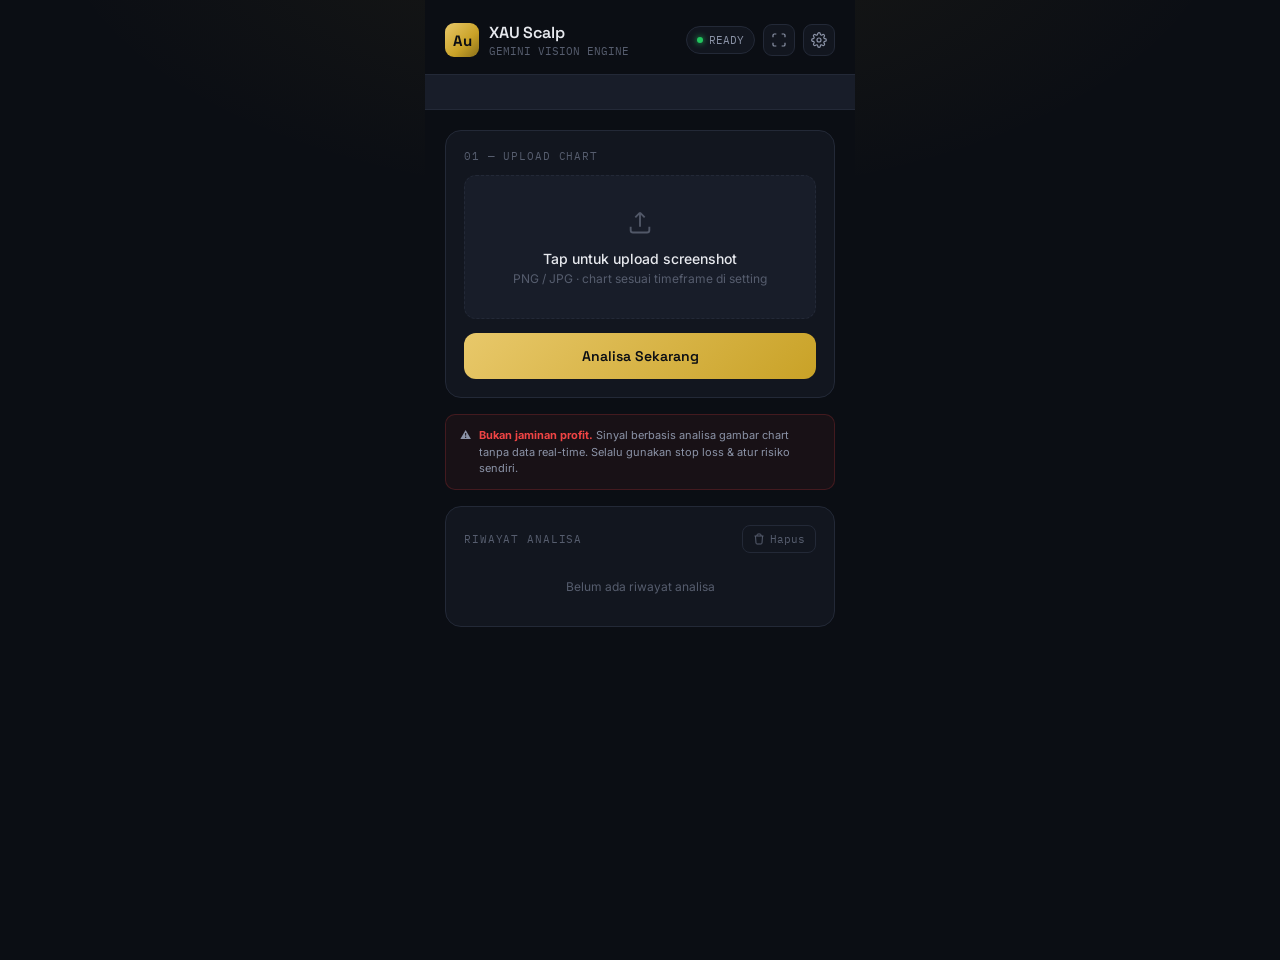
==== commit 047ee02a: "Add files via upload" ====
--- a/index.html
+++ b/index.html
@@ -2,7 +2,12 @@
 <html lang="id">
 <head>
 <meta charset="UTF-8">
-<meta name="viewport" content="width=device-width, initial-scale=1.0">
+<meta name="viewport" content="width=device-width, initial-scale=1.0, viewport-fit=cover, user-scalable=no">
+<meta name="mobile-web-app-capable" content="yes">
+<meta name="apple-mobile-web-app-capable" content="yes">
+<meta name="apple-mobile-web-app-status-bar-style" content="black-translucent">
+<meta name="theme-color" content="#0B0E14">
+<link rel="manifest" href='data:application/manifest+json,{"name":"XAU Scalp","short_name":"XAUScalp","start_url":".","display":"standalone","background_color":"%230B0E14","theme_color":"%230B0E14"}'>
 <title>XAU Scalp</title>
 <link rel="preconnect" href="https://fonts.googleapis.com">
 <link href="https://fonts.googleapis.com/css2?family=Space+Grotesk:wght@500;600;700&family=Inter:wght@400;500;600&family=IBM+Plex+Mono:wght@400;500;600&display=swap" rel="stylesheet">
@@ -14,13 +19,15 @@
     --red:#EF4444; --red-soft:rgba(239,68,68,0.12);
     --text:#E7E9EE; --text-dim:#8B93A7; --text-faint:#565D6E;
   }
-  *{box-sizing:border-box; margin:0; padding:0;}
+  *{box-sizing:border-box; margin:0; padding:0; -webkit-tap-highlight-color:transparent;}
+  html, body{overscroll-behavior:none;}
   body{
     background:radial-gradient(ellipse 600px 300px at 50% -10%, rgba(201,162,39,0.08), transparent), var(--bg);
     color:var(--text); font-family:'Inter',sans-serif; min-height:100vh;
     display:flex; justify-content:center; padding:0 0 60px;
-  }
-  .phone{width:100%; max-width:430px; min-height:100vh; background:var(--bg); position:relative;}
+    padding-top:env(safe-area-inset-top); padding-bottom:calc(60px + env(safe-area-inset-bottom));
+  }
+  .phone{width:100%; max-width:430px; min-height:100vh; background:var(--bg); position:relative; padding-left:env(safe-area-inset-left); padding-right:env(safe-area-inset-right);}
 
   header{padding:22px 20px 16px; display:flex; align-items:center; justify-content:space-between; border-bottom:1px solid var(--border);}
   .brand{display:flex; align-items:center; gap:10px;}
@@ -30,6 +37,22 @@
   .status-pill{display:flex; align-items:center; gap:6px; background:var(--surface); border:1px solid var(--border); padding:6px 10px; border-radius:99px; font-size:11px; font-family:'IBM Plex Mono',monospace; color:var(--text-dim);}
   .dot{width:6px; height:6px; border-radius:50%; background:var(--green); box-shadow:0 0 6px var(--green);}
   .gear-btn{width:32px; height:32px; border-radius:9px; background:var(--surface); border:1px solid var(--border); display:flex; align-items:center; justify-content:center; cursor:pointer;}
+
+  /* Ticker marquee */
+  .ticker{overflow:hidden; white-space:nowrap; border-bottom:1px solid var(--border); background:var(--surface-2); padding:7px 0;}
+  .ticker-track{display:inline-block; padding-left:100%; animation:tickerMove 22s linear infinite; font-family:'IBM Plex Mono',monospace; font-size:11px; color:var(--text-dim);}
+  .ticker-track span{margin-right:28px;}
+  .ticker-track .up{color:var(--green);}
+  .ticker-track .down{color:var(--red);}
+  @keyframes tickerMove{0%{transform:translateX(0);} 100%{transform:translateX(-100%);}}
+  @media (prefers-reduced-motion: reduce){.ticker-track{animation:none; padding-left:12px;}}
+
+  /* Ambient candle bars behind header */
+  .candle-bg{position:absolute; top:0; left:0; right:0; height:70px; display:flex; align-items:flex-end; gap:3px; padding:0 20px; overflow:hidden; opacity:0.16; pointer-events:none; z-index:0;}
+  .candle-bg span{flex:1; background:var(--gold); border-radius:2px 2px 0 0; animation:candleWave 2.6s ease-in-out infinite;}
+  .candle-bg span:nth-child(odd){background:var(--green); animation-duration:3.1s;}
+  @keyframes candleWave{0%,100%{height:20%;} 50%{height:80%;}}
+  @media (prefers-reduced-motion: reduce){.candle-bg span{animation:none; height:40%;}}
 
   main{padding:20px;}
   .card{background:var(--surface); border:1px solid var(--border); border-radius:16px; padding:18px; margin-bottom:16px;}
@@ -90,7 +113,10 @@
   .invalid-box{margin-top:12px; padding:10px 12px; background:rgba(239,68,68,0.06); border:1px solid rgba(239,68,68,0.2); border-radius:10px; font-size:12px; color:var(--text-dim); line-height:1.5;}
   .invalid-box b{color:var(--red);}
 
-  .ladder-wrap{background:var(--surface-2); border:1px solid var(--border); border-radius:12px; padding:18px 14px 18px 0;}
+  .ladder-wrap{background:var(--surface-2); border:1px solid var(--border); border-radius:12px; padding:14px 14px 18px 0;}
+  .ladder-head{display:flex; align-items:center; justify-content:space-between; padding:0 14px 12px 14px;}
+  .copy-all-btn{display:flex; align-items:center; gap:5px; background:transparent; border:1px solid var(--border); color:var(--text-dim); padding:5px 9px; border-radius:7px; font-family:'IBM Plex Mono',monospace; font-size:10.5px; cursor:pointer;}
+  .copy-all-btn:hover{border-color:var(--gold); color:var(--gold-soft);}
   .ladder{position:relative; display:flex; height:220px;}
   .ladder-line{width:46px; position:relative; flex-shrink:0;}
   .ladder-line::after{content:''; position:absolute; left:50%; top:8px; bottom:8px; width:2px; background:linear-gradient(to bottom, var(--red) 0%, var(--red) 22%, var(--border) 22%, var(--border) 32%, var(--gold) 32%, var(--gold) 68%, var(--border) 68%, var(--border) 78%, var(--green) 78%, var(--green) 100%); transform:translateX(-50%); border-radius:2px;}
@@ -99,7 +125,11 @@
   .node-row{position:absolute; left:14px; right:0; transform:translateY(-50%); display:flex; align-items:baseline; gap:8px;}
   .node-tag{font-family:'IBM Plex Mono',monospace; font-size:10px; font-weight:600; letter-spacing:0.04em; padding:2px 6px; border-radius:5px;}
   .node-price{font-family:'IBM Plex Mono',monospace; font-size:13px; font-weight:500;}
-  .node-rr{font-family:'IBM Plex Mono',monospace; font-size:10px; color:var(--text-faint); margin-left:auto;}
+  .node-rr{font-family:'IBM Plex Mono',monospace; font-size:10px; color:var(--text-faint);}
+  .copy-node-btn{margin-left:auto; background:none; border:none; color:var(--text-faint); cursor:pointer; padding:3px; display:flex; align-items:center; transition:color .15s;}
+  .copy-node-btn:hover{color:var(--gold-soft);}
+  @keyframes nodePop{from{transform:translate(-50%,-50%) scale(0);} to{transform:translate(-50%,-50%) scale(1);}}
+  @keyframes rowFadeIn{from{opacity:0; transform:translateY(calc(-50% + 6px));} to{opacity:1; transform:translateY(-50%);}}
   .tag-tp{background:var(--green-soft); color:var(--green);}
   .tag-entry{background:rgba(201,162,39,0.14); color:var(--gold-soft);}
   .tag-sl{background:var(--red-soft); color:var(--red);}
@@ -140,27 +170,49 @@
 <body>
 <div class="phone">
 
-  <header>
-    <div class="brand">
+  <header style="position:relative; overflow:hidden;">
+    <div class="candle-bg" id="candleBg"></div>
+    <div class="brand" style="position:relative; z-index:1;">
       <div class="brand-mark">Au</div>
       <div>
         <div class="brand-text">XAU Scalp</div>
         <div class="brand-sub">GEMINI VISION ENGINE</div>
       </div>
     </div>
-    <div style="display:flex; align-items:center; gap:8px;">
+    <div style="display:flex; align-items:center; gap:8px; position:relative; z-index:1;">
       <div class="status-pill"><span class="dot"></span> READY</div>
+      <button class="gear-btn" onclick="toggleFullscreen()" title="Fullscreen">
+        <svg width="16" height="16" viewBox="0 0 24 24" fill="none" stroke="#8B93A7" stroke-width="1.8"><path d="M8 3H5a2 2 0 00-2 2v3m18 0V5a2 2 0 00-2-2h-3m0 18h3a2 2 0 002-2v-3M3 16v3a2 2 0 002 2h3"/></svg>
+      </button>
       <button class="gear-btn" onclick="toggleSettings()">
         <svg width="16" height="16" viewBox="0 0 24 24" fill="none" stroke="#8B93A7" stroke-width="1.8"><circle cx="12" cy="12" r="3"/><path d="M19.4 15a1.65 1.65 0 00.33 1.82l.06.06a2 2 0 11-2.83 2.83l-.06-.06a1.65 1.65 0 00-1.82-.33 1.65 1.65 0 00-1 1.51V21a2 2 0 01-4 0v-.09a1.65 1.65 0 00-1.08-1.51 1.65 1.65 0 00-1.82.33l-.06.06a2 2 0 11-2.83-2.83l.06-.06a1.65 1.65 0 00.33-1.82 1.65 1.65 0 00-1.51-1H3a2 2 0 010-4h.09a1.65 1.65 0 001.51-1.08 1.65 1.65 0 00-.33-1.82l-.06-.06a2 2 0 112.83-2.83l.06.06a1.65 1.65 0 001.82.33H9a1.65 1.65 0 001-1.51V3a2 2 0 014 0v.09a1.65 1.65 0 001 1.51 1.65 1.65 0 001.82-.33l.06-.06a2 2 0 112.83 2.83l-.06.06a1.65 1.65 0 00-.33 1.82V9a1.65 1.65 0 001.51 1H21a2 2 0 010 4h-.09a1.65 1.65 0 00-1.51 1z"/></svg>
       </button>
     </div>
   </header>
+
+  <div class="ticker">
+    <div class="ticker-track" id="tickerTrack">
+      <span>XAU/USD <span class="up">▲ 4,076.20</span></span>
+      <span>Sesi: London/NY Overlap</span>
+      <span>Spread: 0.3</span>
+      <span>Status: Menunggu chart...</span>
+    </div>
+  </div>
 
   <div class="settings-panel" id="settingsPanel">
     <div class="settings-inner">
       <div class="settings-head">
         <span class="section-title">Pengaturan Analisa</span>
         <button class="close-btn" onclick="toggleSettings()">✕</button>
+      </div>
+
+      <div class="field-group">
+        <label class="field-label">API Key Gemini</label>
+        <div style="display:flex; gap:8px;">
+          <input type="password" class="field-input" id="apiKeyInput" placeholder="Tempel API key kamu di sini">
+          <button class="gear-btn" style="flex-shrink:0;" onclick="toggleKeyVisibility()" id="keyToggleBtn" title="Lihat/sembunyikan">👁</button>
+        </div>
+        <div style="font-size:10.5px; color:var(--text-faint); margin-top:6px; line-height:1.4;">Disimpan lokal di HP kamu, tidak dikirim ke server manapun selain langsung ke Gemini API.</div>
       </div>
 
       <div class="field-group">
@@ -254,6 +306,13 @@
       <div class="invalid-box" id="invalidBox" style="display:none;"></div>
 
       <div class="ladder-wrap" id="ladderWrap">
+        <div class="ladder-head">
+          <span class="card-label" style="margin-bottom:0;">Price Ladder</span>
+          <button class="copy-all-btn" onclick="copyAllLevels(this)">
+            <svg width="11" height="11" viewBox="0 0 24 24" fill="none" stroke="currentColor" stroke-width="2"><rect x="9" y="9" width="13" height="13" rx="2"/><path d="M5 15H4a2 2 0 01-2-2V4a2 2 0 012-2h9a2 2 0 012 2v1"/></svg>
+            Salin Semua
+          </button>
+        </div>
         <div class="ladder">
           <div class="ladder-line" id="ladderLine"></div>
           <div class="node-labels" id="nodeLabels"></div>
@@ -284,13 +343,85 @@
 
 <script>
   // ==== GANTI DENGAN API KEY GEMINI KAMU ====
-  const GEMINI_API_KEY = "AQ.Ab8RN6KtAcIVZEkMECaLI8RjT58dhaV08AhG1N9hOn3FH0trCw";
+  // API key sekarang diambil dari input setting, disimpan di localStorage HP kamu (bukan ditanam di kode)
+  let GEMINI_API_KEY = "";
+  try{ GEMINI_API_KEY = localStorage.getItem('xauscalp_apikey') || ""; }catch(e){}
+  document.getElementById('apiKeyInput').value = GEMINI_API_KEY;
+  document.getElementById('apiKeyInput').addEventListener('input', e=>{
+    GEMINI_API_KEY = e.target.value.trim();
+    try{ localStorage.setItem('xauscalp_apikey', GEMINI_API_KEY); }catch(e){}
+  });
+  function toggleKeyVisibility(){
+    const inp = document.getElementById('apiKeyInput');
+    inp.type = inp.type === 'password' ? 'text' : 'password';
+  }
+
   const MODEL = "gemini-2.5-flash"; // ganti jika model ini tidak tersedia di akun kamu
-  const API_URL = `https://generativelanguage.googleapis.com/v1beta/models/${MODEL}:generateContent?key=${GEMINI_API_KEY}`;
+  const API_URL = `https://generativelanguage.googleapis.com/v1beta/models/${MODEL}:generateContent`;
+
+  // ---- Fullscreen ----
+  function toggleFullscreen(){
+    if(!document.fullscreenElement){
+      document.documentElement.requestFullscreen().catch(()=>{});
+    } else {
+      document.exitFullscreen();
+    }
+  }
+
+  // ---- Ambient candle background ----
+  (function initCandles(){
+    const el = document.getElementById('candleBg');
+    let html = '';
+    for(let i=0;i<28;i++){
+      const dur = (2 + Math.random()*1.8).toFixed(2);
+      const delay = (Math.random()*2).toFixed(2);
+      html += `<span style="animation-duration:${dur}s; animation-delay:-${delay}s;"></span>`;
+    }
+    el.innerHTML = html;
+  })();
+
+  // ---- Copy to clipboard ----
+  function copyValue(text, btn){
+    navigator.clipboard.writeText(String(text)).then(()=>{
+      const original = btn.innerHTML;
+      btn.innerHTML = '✓';
+      btn.style.color = 'var(--green)';
+      setTimeout(()=>{ btn.innerHTML = original; btn.style.color = ''; }, 1100);
+    }).catch(()=>{});
+  }
+
+  // ---- Count-up number animation ----
+  function animateNumber(el, target){
+    const start = 0;
+    const dur = 500;
+    const t0 = performance.now();
+    function step(now){
+      const p = Math.min((now - t0) / dur, 1);
+      const val = start + (target - start) * (1 - Math.pow(1-p, 3));
+      el.textContent = val.toFixed(2);
+      if(p < 1) requestAnimationFrame(step);
+      else el.textContent = Number(target).toFixed(2);
+    }
+    requestAnimationFrame(step);
+  }
 
   let uploadedImageBase64 = null;
   let uploadedMimeType = null;
   let history = [];
+  let lastResult = null;
+
+  function copyAllLevels(btn){
+    if(!lastResult) return;
+    const d = lastResult;
+    const tp = d.take_profit || {};
+    const text = `${d.signal}${d.setup_status==='conditional' ? ' (SETUP)' : ''} — Entry: ${d.entry_price} | SL: ${d.stop_loss} | TP1: ${tp.tp1} | TP2: ${tp.tp2} | TP3: ${tp.tp3}`;
+    navigator.clipboard.writeText(text).then(()=>{
+      const original = btn.innerHTML;
+      btn.innerHTML = '✓ Tersalin';
+      btn.style.color = 'var(--green)'; btn.style.borderColor = 'var(--green)';
+      setTimeout(()=>{ btn.innerHTML = original; btn.style.color=''; btn.style.borderColor=''; }, 1200);
+    }).catch(()=>{});
+  }
 
   // ---- Settings panel ----
   function toggleSettings(){ document.getElementById('settingsPanel').classList.toggle('open'); }
@@ -414,15 +545,24 @@
 
   // ---- Analyze ----
   async function analyzeChart(){
+    if(!GEMINI_API_KEY){
+      showError("Isi API Key Gemini dulu di menu Pengaturan (ikon gear).");
+      toggleSettings();
+      return;
+    }
     if(!uploadedImageBase64){
       showError("Upload screenshot chart dulu sebelum analisa.");
       return;
     }
     startLoadingUI();
+    document.getElementById('tickerTrack').innerHTML = `<span>⚡ Mengirim chart ke Gemini...</span><span>Menganalisa struktur harga...</span><span>Mohon tunggu...</span>`;
     try{
       const res = await fetch(API_URL, {
         method: "POST",
-        headers: {"Content-Type": "application/json"},
+        headers: {
+          "Content-Type": "application/json",
+          "x-goog-api-key": GEMINI_API_KEY
+        },
         body: JSON.stringify({
           contents: [{
             parts: [
@@ -450,9 +590,11 @@
 
       renderResult(parsed);
       addHistory(parsed);
+      document.getElementById('tickerTrack').innerHTML = `<span>✓ Analisa selesai</span><span>Sinyal: <b class="${parsed.signal==='SELL'?'down':'up'}">${parsed.signal}</b></span><span>Confidence: ${parsed.confidence}%</span><span>XAU/USD live chart engine</span>`;
 
     }catch(err){
       showError(err.message || "Terjadi kesalahan saat menganalisa.");
+      document.getElementById('tickerTrack').innerHTML = `<span class="down">⚠ Analisa gagal</span><span>Cek koneksi atau API key</span><span>XAU/USD live chart engine</span>`;
     }finally{
       stopLoadingUI();
     }
@@ -466,6 +608,7 @@
 
   // ---- Render result ----
   function renderResult(data){
+    lastResult = data;
     const card = document.getElementById('signalCard');
     const badge = document.getElementById('signalBadge');
     card.classList.remove('buy','sell','wait');
@@ -479,7 +622,15 @@
     badge.className = 'signal-badge ' + cls;
     badge.innerHTML = `<span>${arrow}</span> ${label}`;
 
-    document.getElementById('confidenceVal').textContent = (data.confidence ?? '–') + '%';
+    const confEl = document.getElementById('confidenceVal');
+    confEl.textContent = '0%';
+    const target = data.confidence ?? 0;
+    let c = 0;
+    const confTimer = setInterval(()=>{
+      c += Math.ceil(target/12);
+      if(c >= target){ c = target; clearInterval(confTimer); }
+      confEl.textContent = c + '%';
+    }, 30);
 
     const reasonsEl = document.getElementById('reasonsList');
     reasonsEl.innerHTML = '';
@@ -537,15 +688,27 @@
     line.innerHTML = '';
     labels.innerHTML = '';
 
-    rows.forEach(r=>{
+    rows.forEach((r,idx)=>{
       const color = r.tag === 'tag-tp' ? 'var(--green)' : r.tag === 'tag-sl' ? 'var(--red)' : 'var(--gold)';
-      line.innerHTML += `<div class="ladder-node" style="top:${r.pos}%; background:${color};"></div>`;
+      line.innerHTML += `<div class="ladder-node" style="top:${r.pos}%; background:${color}; animation:nodePop .4s ease ${idx*0.08}s both;"></div>`;
+      const priceId = `price-${r.label.replace(/\s/g,'')}-${idx}`;
       labels.innerHTML += `
-        <div class="node-row" style="top:${r.pos}%;">
+        <div class="node-row" style="top:${r.pos}%; animation:rowFadeIn .4s ease ${idx*0.08}s both;">
           <span class="node-tag ${r.tag}">${r.label}</span>
-          <span class="node-price">${r.price ?? '–'}</span>
+          <span class="node-price" id="${priceId}">${r.price ?? '–'}</span>
           ${r.rr ? `<span class="node-rr">${r.rr}</span>` : ''}
+          ${r.price != null ? `<button class="copy-node-btn" onclick="copyValue('${r.price}', this)" title="Salin harga">
+            <svg width="11" height="11" viewBox="0 0 24 24" fill="none" stroke="currentColor" stroke-width="2"><rect x="9" y="9" width="13" height="13" rx="2"/><path d="M5 15H4a2 2 0 01-2-2V4a2 2 0 012-2h9a2 2 0 012 2v1"/></svg>
+          </button>` : ''}
         </div>`;
+    });
+
+    // count-up animation for each price node
+    rows.forEach((r,idx)=>{
+      if(r.price == null) return;
+      const priceId = `price-${r.label.replace(/\s/g,'')}-${idx}`;
+      const el = document.getElementById(priceId);
+      if(el) setTimeout(()=> animateNumber(el, Number(r.price)), idx*80);
     });
   }
 
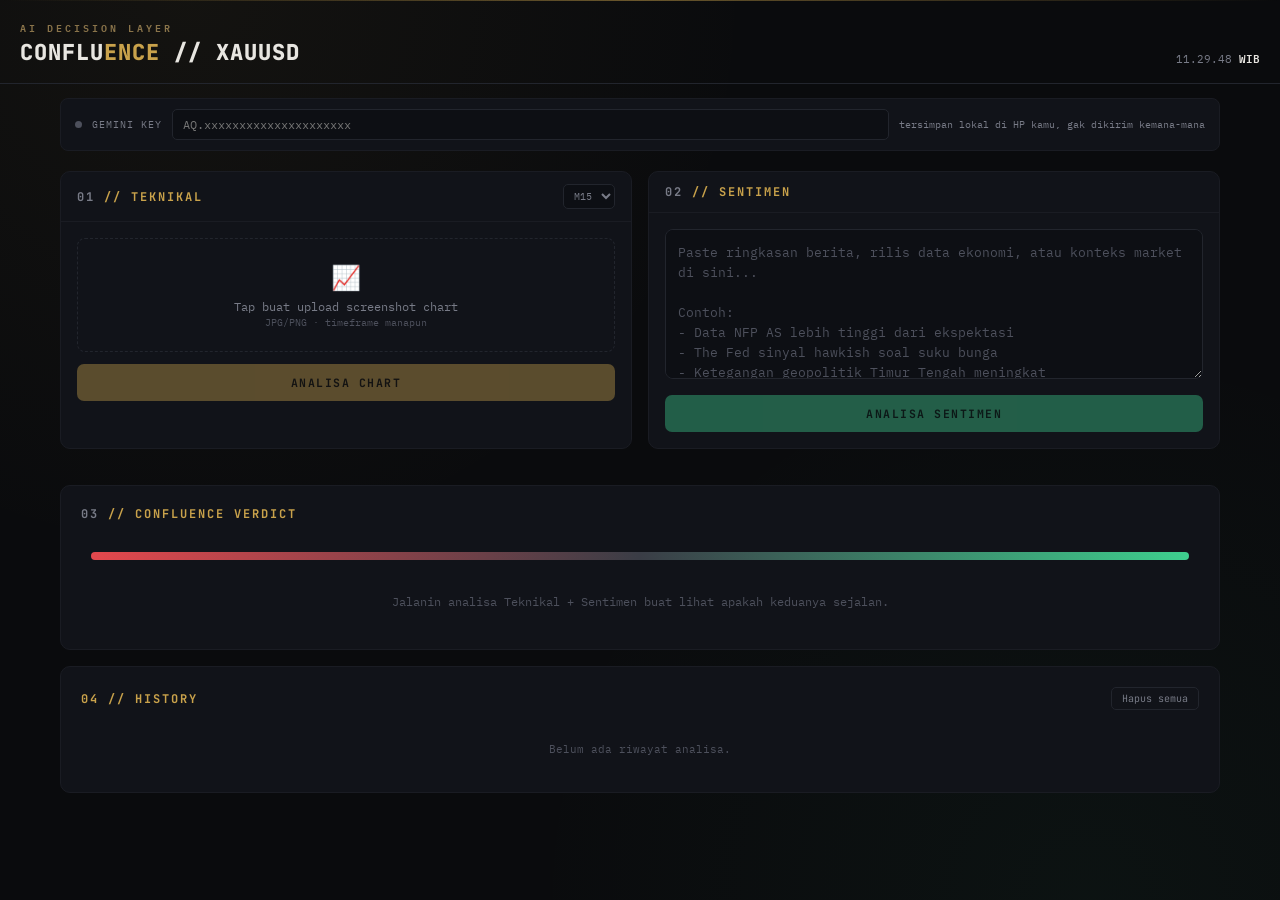
==== commit 340c8330: "Add files via upload" ====
--- a/index.html
+++ b/index.html
@@ -2,743 +2,766 @@
 <html lang="id">
 <head>
 <meta charset="UTF-8">
-<meta name="viewport" content="width=device-width, initial-scale=1.0, viewport-fit=cover, user-scalable=no">
-<meta name="mobile-web-app-capable" content="yes">
-<meta name="apple-mobile-web-app-capable" content="yes">
-<meta name="apple-mobile-web-app-status-bar-style" content="black-translucent">
-<meta name="theme-color" content="#0B0E14">
-<link rel="manifest" href='data:application/manifest+json,{"name":"XAU Scalp","short_name":"XAUScalp","start_url":".","display":"standalone","background_color":"%230B0E14","theme_color":"%230B0E14"}'>
-<title>XAU Scalp</title>
+<meta name="viewport" content="width=device-width, initial-scale=1.0">
+<title>CONFLUENCE // XAUUSD</title>
 <link rel="preconnect" href="https://fonts.googleapis.com">
-<link href="https://fonts.googleapis.com/css2?family=Space+Grotesk:wght@500;600;700&family=Inter:wght@400;500;600&family=IBM+Plex+Mono:wght@400;500;600&display=swap" rel="stylesheet">
+<link href="https://fonts.googleapis.com/css2?family=JetBrains+Mono:wght@400;500;700;800&family=IBM+Plex+Mono:wght@400;500;600&display=swap" rel="stylesheet">
 <style>
   :root{
-    --bg:#0B0E14; --surface:#12161F; --surface-2:#181D29; --border:#232937;
-    --gold:#C9A227; --gold-soft:#E8C86A;
-    --green:#22C55E; --green-soft:rgba(34,197,94,0.12);
-    --red:#EF4444; --red-soft:rgba(239,68,68,0.12);
-    --text:#E7E9EE; --text-dim:#8B93A7; --text-faint:#565D6E;
-  }
-  *{box-sizing:border-box; margin:0; padding:0; -webkit-tap-highlight-color:transparent;}
-  html, body{overscroll-behavior:none;}
+    --bg:#0a0b0d;
+    --panel:#111319;
+    --panel-2:#0d0f14;
+    --border:#22252d;
+    --border-soft:#1a1c23;
+    --gold:#c9a24b;
+    --gold-dim:#8a744a;
+    --bull:#3ecf8e;
+    --bear:#e5484d;
+    --neutral:#e8b64c;
+    --text:#e8e6e1;
+    --muted:#787b87;
+    --muted-2:#4d505c;
+  }
+  *{box-sizing:border-box; margin:0; padding:0;}
   body{
-    background:radial-gradient(ellipse 600px 300px at 50% -10%, rgba(201,162,39,0.08), transparent), var(--bg);
-    color:var(--text); font-family:'Inter',sans-serif; min-height:100vh;
-    display:flex; justify-content:center; padding:0 0 60px;
-    padding-top:env(safe-area-inset-top); padding-bottom:calc(60px + env(safe-area-inset-bottom));
-  }
-  .phone{width:100%; max-width:430px; min-height:100vh; background:var(--bg); position:relative; padding-left:env(safe-area-inset-left); padding-right:env(safe-area-inset-right);}
-
-  header{padding:22px 20px 16px; display:flex; align-items:center; justify-content:space-between; border-bottom:1px solid var(--border);}
-  .brand{display:flex; align-items:center; gap:10px;}
-  .brand-mark{width:34px; height:34px; border-radius:9px; background:linear-gradient(135deg, var(--gold-soft), var(--gold) 60%, #8a6f1a); display:flex; align-items:center; justify-content:center; font-family:'Space Grotesk',sans-serif; font-weight:700; font-size:15px; color:#0B0E14;}
-  .brand-text{font-family:'Space Grotesk',sans-serif; font-weight:600; font-size:16px; letter-spacing:-0.01em;}
-  .brand-sub{font-size:11px; color:var(--text-faint); font-family:'IBM Plex Mono',monospace; margin-top:1px;}
-  .status-pill{display:flex; align-items:center; gap:6px; background:var(--surface); border:1px solid var(--border); padding:6px 10px; border-radius:99px; font-size:11px; font-family:'IBM Plex Mono',monospace; color:var(--text-dim);}
-  .dot{width:6px; height:6px; border-radius:50%; background:var(--green); box-shadow:0 0 6px var(--green);}
-  .gear-btn{width:32px; height:32px; border-radius:9px; background:var(--surface); border:1px solid var(--border); display:flex; align-items:center; justify-content:center; cursor:pointer;}
-
-  /* Ticker marquee */
-  .ticker{overflow:hidden; white-space:nowrap; border-bottom:1px solid var(--border); background:var(--surface-2); padding:7px 0;}
-  .ticker-track{display:inline-block; padding-left:100%; animation:tickerMove 22s linear infinite; font-family:'IBM Plex Mono',monospace; font-size:11px; color:var(--text-dim);}
-  .ticker-track span{margin-right:28px;}
-  .ticker-track .up{color:var(--green);}
-  .ticker-track .down{color:var(--red);}
-  @keyframes tickerMove{0%{transform:translateX(0);} 100%{transform:translateX(-100%);}}
-  @media (prefers-reduced-motion: reduce){.ticker-track{animation:none; padding-left:12px;}}
-
-  /* Ambient candle bars behind header */
-  .candle-bg{position:absolute; top:0; left:0; right:0; height:70px; display:flex; align-items:flex-end; gap:3px; padding:0 20px; overflow:hidden; opacity:0.16; pointer-events:none; z-index:0;}
-  .candle-bg span{flex:1; background:var(--gold); border-radius:2px 2px 0 0; animation:candleWave 2.6s ease-in-out infinite;}
-  .candle-bg span:nth-child(odd){background:var(--green); animation-duration:3.1s;}
-  @keyframes candleWave{0%,100%{height:20%;} 50%{height:80%;}}
-  @media (prefers-reduced-motion: reduce){.candle-bg span{animation:none; height:40%;}}
-
-  main{padding:20px;}
-  .card{background:var(--surface); border:1px solid var(--border); border-radius:16px; padding:18px; margin-bottom:16px;}
-  .card-label{font-size:11px; text-transform:uppercase; letter-spacing:0.08em; color:var(--text-faint); font-family:'IBM Plex Mono',monospace; margin-bottom:12px;}
-
-  .upload-zone{border:1.5px dashed var(--border); border-radius:12px; padding:32px 16px; text-align:center; background:var(--surface-2); cursor:pointer; position:relative; overflow:hidden;}
-  .upload-zone.has-image{padding:0; border-style:solid;}
-  .upload-zone svg{opacity:0.5; margin-bottom:10px;}
-  .upload-title{font-size:14px; font-weight:500; margin-bottom:4px;}
-  .upload-hint{font-size:12px; color:var(--text-faint);}
-  #fileInput{display:none;}
-  .preview-wrap{position:relative; width:100%; line-height:0;}
-  .preview-wrap img{width:100%; display:block; border-radius:10px;}
-  .remove-img{position:absolute; top:8px; right:8px; background:rgba(0,0,0,0.6); border:none; color:#fff; width:26px; height:26px; border-radius:50%; cursor:pointer; font-size:13px;}
-
-  /* scan line while analyzing */
-  .scan-line{position:absolute; left:0; right:0; height:2px; background:linear-gradient(90deg, transparent, var(--gold-soft), transparent); box-shadow:0 0 10px var(--gold); display:none;}
-  .scanning .scan-line{display:block; animation:scanMove 1.8s linear infinite;}
-  @keyframes scanMove{0%{top:0%;} 100%{top:100%;}}
-
-  .analyze-btn{width:100%; margin-top:14px; padding:14px; border-radius:12px; border:none; background:linear-gradient(135deg, var(--gold-soft), var(--gold)); color:#0B0E14; font-family:'Space Grotesk',sans-serif; font-weight:600; font-size:14px; cursor:pointer; display:flex; align-items:center; justify-content:center; gap:9px;}
-  .analyze-btn:disabled{opacity:0.85; cursor:default;}
-  .spinner{width:15px; height:15px; border-radius:50%; border:2px solid rgba(11,14,20,0.25); border-top-color:#0B0E14; animation:spin .7s linear infinite; display:none;}
-  .analyze-btn.loading .spinner{display:inline-block;}
-  .analyze-btn.loading .btn-label::after{content:attr(data-loading);}
-  @keyframes spin{to{transform:rotate(360deg);}}
-
-  .status-line{display:none; align-items:center; gap:8px; margin-top:10px; font-family:'IBM Plex Mono',monospace; font-size:11.5px; color:var(--text-dim); min-height:16px;}
-  .status-line.active{display:flex;}
-  .status-line .status-text{animation:fadeSwap .5s ease;}
-  @keyframes fadeSwap{from{opacity:0; transform:translateY(3px);} to{opacity:1; transform:translateY(0);}}
-  .pulse-dot{width:6px; height:6px; border-radius:50%; background:var(--gold); animation:pulseDot 1s ease-in-out infinite;}
-  @keyframes pulseDot{0%,100%{opacity:0.3;} 50%{opacity:1;}}
-
-  /* skeleton loading card */
-  .skeleton-card{display:none;}
-  .skeleton-card.active{display:block;}
-  .skel{border-radius:8px; background:linear-gradient(90deg, var(--surface-2) 25%, var(--border) 37%, var(--surface-2) 63%); background-size:400% 100%; animation:shimmer 1.4s ease infinite;}
-  @keyframes shimmer{0%{background-position:100% 0;} 100%{background-position:0 0;}}
-
-  .signal-card{background:var(--surface); border:1px solid var(--border); border-radius:16px; padding:20px; margin-bottom:16px; position:relative; overflow:hidden; display:none;}
-  .signal-card.active{display:block;}
-  .signal-card.buy::before{content:''; position:absolute; top:0; left:0; right:0; height:2px; background:linear-gradient(90deg, transparent, var(--green), transparent);}
-  .signal-card.sell::before{content:''; position:absolute; top:0; left:0; right:0; height:2px; background:linear-gradient(90deg, transparent, var(--red), transparent);}
-  .signal-card.wait::before{content:''; position:absolute; top:0; left:0; right:0; height:2px; background:linear-gradient(90deg, transparent, var(--gold), transparent);}
-  .signal-top{display:flex; align-items:center; justify-content:space-between; margin-bottom:4px;}
-  .signal-badge{display:inline-flex; align-items:center; gap:8px; padding:7px 14px; border-radius:10px; font-family:'Space Grotesk',sans-serif; font-weight:700; font-size:20px;}
-  .signal-badge.buy{background:var(--green-soft); color:var(--green);}
-  .signal-badge.sell{background:var(--red-soft); color:var(--red);}
-  .signal-badge.wait{background:rgba(201,162,39,0.14); color:var(--gold-soft);}
-  .confidence{font-family:'IBM Plex Mono',monospace; font-size:12px; color:var(--text-dim); text-align:right;}
-  .confidence b{color:var(--gold-soft); font-size:15px;}
-
-  .reasons{margin:14px 0; padding-top:14px; border-top:1px solid var(--border);}
-  .reason-item{display:flex; gap:10px; margin-bottom:10px; font-size:12.5px; line-height:1.5;}
-  .reason-item .rf{color:var(--gold-soft); font-weight:600; flex-shrink:0; font-family:'IBM Plex Mono',monospace; font-size:11px; min-width:88px;}
-  .reason-item .rd{color:var(--text-dim);}
-  .invalid-box{margin-top:12px; padding:10px 12px; background:rgba(239,68,68,0.06); border:1px solid rgba(239,68,68,0.2); border-radius:10px; font-size:12px; color:var(--text-dim); line-height:1.5;}
-  .invalid-box b{color:var(--red);}
-
-  .ladder-wrap{background:var(--surface-2); border:1px solid var(--border); border-radius:12px; padding:14px 14px 18px 0;}
-  .ladder-head{display:flex; align-items:center; justify-content:space-between; padding:0 14px 12px 14px;}
-  .copy-all-btn{display:flex; align-items:center; gap:5px; background:transparent; border:1px solid var(--border); color:var(--text-dim); padding:5px 9px; border-radius:7px; font-family:'IBM Plex Mono',monospace; font-size:10.5px; cursor:pointer;}
-  .copy-all-btn:hover{border-color:var(--gold); color:var(--gold-soft);}
-  .ladder{position:relative; display:flex; height:220px;}
-  .ladder-line{width:46px; position:relative; flex-shrink:0;}
-  .ladder-line::after{content:''; position:absolute; left:50%; top:8px; bottom:8px; width:2px; background:linear-gradient(to bottom, var(--red) 0%, var(--red) 22%, var(--border) 22%, var(--border) 32%, var(--gold) 32%, var(--gold) 68%, var(--border) 68%, var(--border) 78%, var(--green) 78%, var(--green) 100%); transform:translateX(-50%); border-radius:2px;}
-  .ladder-node{position:absolute; left:50%; transform:translate(-50%,-50%); width:11px; height:11px; border-radius:50%; border:2px solid var(--bg);}
-  .node-labels{flex:1; position:relative; padding-left:14px;}
-  .node-row{position:absolute; left:14px; right:0; transform:translateY(-50%); display:flex; align-items:baseline; gap:8px;}
-  .node-tag{font-family:'IBM Plex Mono',monospace; font-size:10px; font-weight:600; letter-spacing:0.04em; padding:2px 6px; border-radius:5px;}
-  .node-price{font-family:'IBM Plex Mono',monospace; font-size:13px; font-weight:500;}
-  .node-rr{font-family:'IBM Plex Mono',monospace; font-size:10px; color:var(--text-faint);}
-  .copy-node-btn{margin-left:auto; background:none; border:none; color:var(--text-faint); cursor:pointer; padding:3px; display:flex; align-items:center; transition:color .15s;}
-  .copy-node-btn:hover{color:var(--gold-soft);}
-  @keyframes nodePop{from{transform:translate(-50%,-50%) scale(0);} to{transform:translate(-50%,-50%) scale(1);}}
-  @keyframes rowFadeIn{from{opacity:0; transform:translateY(calc(-50% + 6px));} to{opacity:1; transform:translateY(-50%);}}
-  .tag-tp{background:var(--green-soft); color:var(--green);}
-  .tag-entry{background:rgba(201,162,39,0.14); color:var(--gold-soft);}
-  .tag-sl{background:var(--red-soft); color:var(--red);}
-
-  .disclaimer{display:flex; gap:8px; align-items:flex-start; padding:12px 14px; background:rgba(239,68,68,0.06); border:1px solid rgba(239,68,68,0.2); border-radius:10px; font-size:11px; color:var(--text-dim); line-height:1.5; margin-bottom:16px;}
-  .disclaimer b{color:var(--red);}
-  .error-box{display:none; padding:12px 14px; background:rgba(239,68,68,0.08); border:1px solid rgba(239,68,68,0.3); border-radius:10px; font-size:12px; color:#FCA5A5; margin-bottom:16px; font-family:'IBM Plex Mono',monospace;}
-  .error-box.active{display:block;}
-
-  .history-head{display:flex; align-items:center; justify-content:space-between; margin-bottom:12px;}
-  .clear-btn{display:flex; align-items:center; gap:5px; background:transparent; border:1px solid var(--border); color:var(--text-faint); padding:6px 10px; border-radius:8px; font-family:'IBM Plex Mono',monospace; font-size:11px; cursor:pointer;}
-  .clear-btn:hover{border-color:var(--red); color:var(--red);}
-  .history-empty{font-size:12px; color:var(--text-faint); text-align:center; padding:14px 0;}
-  .history-item{display:flex; align-items:center; justify-content:space-between; padding:12px 0; border-bottom:1px solid var(--border);}
-  .history-item:last-child{border-bottom:none;}
-  .history-left{display:flex; align-items:center; gap:10px;}
-  .history-sig{font-family:'IBM Plex Mono',monospace; font-size:11px; font-weight:600; padding:3px 8px; border-radius:6px;}
-  .history-time{font-size:11px; color:var(--text-faint);}
-
-  .section-title{font-family:'Space Grotesk',sans-serif; font-size:13px; font-weight:600;}
-
-  .settings-panel{position:fixed; inset:0; background:rgba(0,0,0,0.6); backdrop-filter:blur(3px); z-index:50; display:none; justify-content:center; align-items:flex-end;}
-  .settings-panel.open{display:flex;}
-  .settings-inner{width:100%; max-width:430px; background:var(--surface); border:1px solid var(--border); border-bottom:none; border-radius:20px 20px 0 0; padding:20px 20px 28px; max-height:85vh; overflow-y:auto; animation:slideUp .25s ease;}
-  @keyframes slideUp{from{transform:translateY(30px); opacity:0;} to{transform:translateY(0); opacity:1;}}
-  .settings-head{display:flex; align-items:center; justify-content:space-between; margin-bottom:18px;}
-  .close-btn{background:none; border:none; color:var(--text-faint); font-size:16px; cursor:pointer;}
-  .field-group{margin-bottom:16px;}
-  .field-label{display:block; font-size:11px; color:var(--text-faint); font-family:'IBM Plex Mono',monospace; text-transform:uppercase; letter-spacing:0.05em; margin-bottom:8px;}
-  .field-input{width:100%; background:var(--surface-2); border:1px solid var(--border); border-radius:10px; padding:11px 12px; color:var(--text); font-family:'Inter',sans-serif; font-size:13px; outline:none;}
-  .field-textarea{resize:none; height:60px; font-family:'Inter',sans-serif;}
-  .chip-row{display:flex; gap:8px; flex-wrap:wrap;}
-  .chip{background:var(--surface-2); border:1px solid var(--border); color:var(--text-dim); padding:8px 14px; border-radius:9px; font-family:'IBM Plex Mono',monospace; font-size:12px; cursor:pointer;}
-  .chip.active{background:rgba(201,162,39,0.14); border-color:var(--gold); color:var(--gold-soft);}
-  .save-settings-btn{width:100%; margin-top:6px; padding:14px; border-radius:12px; border:none; background:linear-gradient(135deg, var(--gold-soft), var(--gold)); color:#0B0E14; font-family:'Space Grotesk',sans-serif; font-weight:600; font-size:14px; cursor:pointer;}
+    background:var(--bg);
+    color:var(--text);
+    font-family:'IBM Plex Mono', monospace;
+    min-height:100vh;
+    background-image:
+      radial-gradient(circle at 15% 0%, rgba(201,162,75,0.05), transparent 40%),
+      radial-gradient(circle at 85% 100%, rgba(62,207,142,0.04), transparent 40%);
+    padding-bottom:60px;
+  }
+  .scanline{
+    position:fixed; top:0; left:0; right:0; height:1px;
+    background:linear-gradient(90deg, transparent, var(--gold), transparent);
+    opacity:0.5; animation:scan 6s linear infinite; z-index:50; pointer-events:none;
+  }
+  @keyframes scan{0%{top:0%}100%{top:100%}}
+
+  header{
+    border-bottom:1px solid var(--border);
+    padding:18px 20px 16px;
+    display:flex; justify-content:space-between; align-items:flex-end;
+    flex-wrap:wrap; gap:10px;
+  }
+  .brand{display:flex; flex-direction:column; gap:2px;}
+  .brand-eyebrow{
+    font-size:10px; letter-spacing:3px; color:var(--gold-dim); font-weight:600;
+  }
+  .brand-title{
+    font-family:'JetBrains Mono', monospace;
+    font-size:22px; font-weight:800; letter-spacing:1px;
+    color:var(--text);
+  }
+  .brand-title span{color:var(--gold);}
+  .clock{
+    font-size:11px; color:var(--muted); text-align:right; line-height:1.5;
+  }
+  .clock b{color:var(--text); font-weight:600;}
+
+  .keybar{
+    max-width:1200px; margin:14px auto 0; padding:0 20px;
+  }
+  .keybar-inner{
+    background:var(--panel); border:1px solid var(--border-soft); border-radius:8px;
+    padding:10px 14px; display:flex; gap:10px; align-items:center; flex-wrap:wrap;
+  }
+  .keybar label{font-size:10px; color:var(--muted); letter-spacing:1px; white-space:nowrap;}
+  .keybar input[type=password], .keybar input[type=text]{
+    flex:1; min-width:160px;
+    background:var(--panel-2); border:1px solid var(--border); border-radius:5px;
+    color:var(--text); padding:7px 10px; font-family:inherit; font-size:12px;
+  }
+  .keybar input:focus{outline:1px solid var(--gold-dim);}
+  .status-dot{width:7px; height:7px; border-radius:50%; background:var(--muted-2); flex-shrink:0;}
+  .status-dot.on{background:var(--bull); box-shadow:0 0 6px var(--bull);}
+  .keybar small{color:var(--muted); font-size:10px;}
+
+  main{
+    max-width:1200px; margin:0 auto; padding:20px;
+    display:grid; grid-template-columns:1fr 1fr; gap:16px;
+  }
+  @media(max-width:860px){ main{grid-template-columns:1fr;} }
+
+  .panel{
+    background:var(--panel); border:1px solid var(--border-soft); border-radius:10px;
+    overflow:hidden;
+  }
+  .panel-head{
+    padding:12px 16px; border-bottom:1px solid var(--border-soft);
+    display:flex; justify-content:space-between; align-items:center;
+  }
+  .panel-head h2{
+    font-family:'JetBrains Mono'; font-size:12px; letter-spacing:2px; font-weight:700;
+    color:var(--muted);
+  }
+  .panel-head h2 span{color:var(--gold);}
+  .panel-body{padding:16px;}
+
+  .drop{
+    border:1.5px dashed var(--border); border-radius:8px;
+    padding:22px 14px; text-align:center; cursor:pointer;
+    transition:.15s; color:var(--muted); font-size:11.5px;
+  }
+  .drop:hover, .drop.drag{border-color:var(--gold-dim); background:rgba(201,162,75,0.04);}
+  .drop img{max-width:100%; max-height:180px; border-radius:6px; margin-bottom:8px;}
+  .drop .hint{margin-top:6px; font-size:10px; color:var(--muted-2);}
+  input[type=file]{display:none;}
+
+  textarea{
+    width:100%; min-height:150px; resize:vertical;
+    background:var(--panel-2); border:1px solid var(--border); border-radius:8px;
+    color:var(--text); padding:12px; font-family:inherit; font-size:12.5px; line-height:1.6;
+  }
+  textarea:focus{outline:1px solid var(--gold-dim);}
+  textarea::placeholder{color:var(--muted-2);}
+
+  .btn{
+    width:100%; margin-top:12px; padding:11px; border-radius:7px; border:none;
+    font-family:'JetBrains Mono'; font-weight:700; font-size:11.5px; letter-spacing:1.5px;
+    cursor:pointer; transition:.15s; text-transform:uppercase;
+  }
+  .btn-gold{background:var(--gold); color:#161208;}
+  .btn-gold:hover{background:#dcb75c;}
+  .btn-green{background:var(--bull); color:#062015;}
+  .btn-green:hover{background:#4fe3a0;}
+  .btn:disabled{opacity:.4; cursor:not-allowed;}
+
+  .result{margin-top:14px; display:none;}
+  .result.show{display:block; animation:fadein .3s ease;}
+  @keyframes fadein{from{opacity:0; transform:translateY(4px)} to{opacity:1; transform:translateY(0)}}
+
+  .bias-tag{
+    display:inline-flex; align-items:center; gap:6px;
+    padding:5px 12px; border-radius:20px; font-size:11px; font-weight:700; letter-spacing:1px;
+  }
+  .bias-tag.bull{background:rgba(62,207,142,0.12); color:var(--bull); border:1px solid rgba(62,207,142,0.3);}
+  .bias-tag.bear{background:rgba(229,72,77,0.12); color:var(--bear); border:1px solid rgba(229,72,77,0.3);}
+  .bias-tag.neutral{background:rgba(232,182,76,0.12); color:var(--neutral); border:1px solid rgba(232,182,76,0.3);}
+
+  .ladder{margin-top:12px; border-top:1px solid var(--border-soft);}
+  .ladder-row{
+    display:flex; justify-content:space-between; padding:7px 0;
+    border-bottom:1px solid var(--border-soft); font-size:12px;
+  }
+  .ladder-row .lbl{color:var(--muted); letter-spacing:.5px; font-size:10.5px;}
+  .ladder-row .val{font-weight:600; font-variant-numeric:tabular-nums;}
+  .val.tp{color:var(--bull);} .val.sl{color:var(--bear);} .val.entry{color:var(--gold);}
+
+  .reasoning{margin-top:12px; font-size:11.5px; line-height:1.7; color:#c4c2ba;}
+  .reasoning ul{padding-left:16px;}
+  .reasoning li{margin-bottom:4px;}
+
+  .gauge-wrap{display:flex; flex-direction:column; align-items:center; margin-top:6px;}
+  svg#gaugeSvg{width:100%; max-width:260px;}
+  .gauge-label{
+    font-family:'JetBrains Mono'; font-size:20px; font-weight:800; margin-top:-38px;
+  }
+  .gauge-sub{font-size:10px; color:var(--muted); letter-spacing:2px; margin-top:2px;}
+  .conf-score{display:flex; gap:8px; justify-content:center; margin-top:14px; flex-wrap:wrap;}
+  .chip{
+    background:var(--panel-2); border:1px solid var(--border); border-radius:6px;
+    padding:6px 10px; font-size:10.5px; color:var(--muted);
+  }
+  .chip b{color:var(--text); font-size:12px;}
+
+  .confluence{
+    max-width:1200px; margin:0 auto; padding:0 20px;
+  }
+  .confluence-panel{
+    background:var(--panel); border:1px solid var(--border-soft); border-radius:10px;
+    padding:20px; margin-top:16px;
+  }
+  .confluence-panel h2{
+    font-family:'JetBrains Mono'; font-size:12px; letter-spacing:2px; color:var(--muted); margin-bottom:16px;
+  }
+  .confluence-panel h2 span{color:var(--gold);}
+  .meter-track{
+    position:relative; height:8px; border-radius:4px; margin:30px 10px 14px;
+    background:linear-gradient(90deg, var(--bear), #3a3d46 50%, var(--bull));
+  }
+  .marker{
+    position:absolute; top:-11px; width:2px; height:28px; background:var(--text);
+  }
+  .marker::after{
+    content:attr(data-label); position:absolute; top:-18px; left:50%; transform:translateX(-50%);
+    font-size:9px; white-space:nowrap; color:var(--muted); letter-spacing:1px;
+  }
+  .marker.t{background:var(--gold);} .marker.t::after{color:var(--gold); content:"TEKNIKAL";}
+  .marker.s{background:#7fb3ff;} .marker.s::after{top:22px; content:"SENTIMEN"; color:#7fb3ff;}
+
+  .verdict-box{
+    margin-top:22px; padding:16px; border-radius:8px; border:1px solid var(--border-soft);
+    background:var(--panel-2); display:none;
+  }
+  .verdict-box.show{display:block;}
+  .verdict-title{font-size:13px; font-weight:700; letter-spacing:1px; margin-bottom:6px;}
+  .verdict-title.align-bull{color:var(--bull);}
+  .verdict-title.align-bear{color:var(--bear);}
+  .verdict-title.conflict{color:var(--neutral);}
+  .verdict-text{font-size:12px; color:#c4c2ba; line-height:1.7;}
+
+  .empty-note{color:var(--muted-2); font-size:11.5px; text-align:center; padding:20px 0;}
+  .spinner{
+    width:14px; height:14px; border:2px solid rgba(0,0,0,0.2); border-top-color:currentColor;
+    border-radius:50%; display:inline-block; animation:spin .7s linear infinite; vertical-align:-2px;
+  }
+  @keyframes spin{to{transform:rotate(360deg)}}
+
+  .copy-btn{
+    background:none; border:1px solid var(--border); border-radius:4px; color:var(--muted);
+    font-size:10px; padding:2px 6px; margin-left:8px; cursor:pointer; font-family:inherit;
+  }
+  .copy-btn:hover{color:var(--text); border-color:var(--gold-dim);}
+  .copy-btn.copied{color:var(--bull); border-color:var(--bull);}
+
+  .tf-select{
+    background:var(--panel-2); border:1px solid var(--border); border-radius:5px;
+    color:var(--muted); font-family:inherit; font-size:10px; padding:4px 6px;
+  }
+
+  .status-badge{
+    display:inline-flex; align-items:center; gap:7px; padding:8px 14px; border-radius:7px;
+    font-size:11.5px; font-weight:700; letter-spacing:1px; margin-bottom:16px;
+  }
+  .status-badge .dot{width:8px; height:8px; border-radius:50%;}
+  .status-badge.go{background:rgba(62,207,142,0.1); color:var(--bull); border:1px solid rgba(62,207,142,0.25);}
+  .status-badge.go .dot{background:var(--bull); box-shadow:0 0 6px var(--bull);}
+  .status-badge.caution{background:rgba(232,182,76,0.1); color:var(--neutral); border:1px solid rgba(232,182,76,0.25);}
+  .status-badge.caution .dot{background:var(--neutral); box-shadow:0 0 6px var(--neutral);}
+  .status-badge.no{background:rgba(229,72,77,0.1); color:var(--bear); border:1px solid rgba(229,72,77,0.25);}
+  .status-badge.no .dot{background:var(--bear); box-shadow:0 0 6px var(--bear);}
+
+  .countdown{
+    margin-top:10px; font-size:10.5px; color:var(--muted); display:flex; align-items:center; gap:6px;
+  }
+  .countdown b{color:var(--gold); font-variant-numeric:tabular-nums;}
+  .countdown.expired b{color:var(--muted-2);}
+
+  .cache-note{font-size:10px; color:var(--muted-2); margin-top:8px; text-align:center;}
+
+  .history-panel{margin-top:16px;}
+  .history-panel table{width:100%; border-collapse:collapse; font-size:11px;}
+  .history-panel th{
+    text-align:left; padding:8px 6px; color:var(--muted); font-weight:600; letter-spacing:1px;
+    border-bottom:1px solid var(--border-soft); font-size:9.5px;
+  }
+  .history-panel td{padding:8px 6px; border-bottom:1px solid var(--border-soft); color:#c4c2ba;}
+  .history-panel tr:last-child td{border-bottom:none;}
+  .history-empty{color:var(--muted-2); font-size:11px; text-align:center; padding:16px 0;}
+  .clear-history{
+    background:none; border:1px solid var(--border); color:var(--muted); border-radius:5px;
+    padding:4px 10px; font-size:10px; cursor:pointer; font-family:inherit;
+  }
+  .clear-history:hover{color:var(--bear); border-color:var(--bear);}
+
+  .toast{
+    position:fixed; bottom:20px; left:50%; transform:translateX(-50%) translateY(20px);
+    background:var(--panel); border:1px solid var(--border); border-radius:8px;
+    padding:10px 18px; font-size:11.5px; color:var(--text); opacity:0; pointer-events:none;
+    transition:.25s; z-index:100;
+  }
+  .toast.show{opacity:1; transform:translateX(-50%) translateY(0);}
 </style>
 </head>
 <body>
-<div class="phone">
-
-  <header style="position:relative; overflow:hidden;">
-    <div class="candle-bg" id="candleBg"></div>
-    <div class="brand" style="position:relative; z-index:1;">
-      <div class="brand-mark">Au</div>
-      <div>
-        <div class="brand-text">XAU Scalp</div>
-        <div class="brand-sub">GEMINI VISION ENGINE</div>
+<div class="scanline"></div>
+
+<header>
+  <div class="brand">
+    <div class="brand-eyebrow">AI DECISION LAYER</div>
+    <div class="brand-title">CONFLU<span>ENCE</span> // XAUUSD</div>
+  </div>
+  <div class="clock" id="clockBox">--:--:-- <b>WIB</b></div>
+</header>
+
+<div class="keybar">
+  <div class="keybar-inner">
+    <span class="status-dot" id="keyDot"></span>
+    <label>GEMINI KEY</label>
+    <input type="password" id="apiKey" placeholder="AQ.xxxxxxxxxxxxxxxxxxxxx">
+    <small>tersimpan lokal di HP kamu, gak dikirim kemana-mana</small>
+  </div>
+</div>
+
+<main>
+  <!-- TECHNICAL PANEL -->
+  <section class="panel">
+    <div class="panel-head">
+      <h2>01 <span>// TEKNIKAL</span></h2>
+      <div style="display:flex; align-items:center; gap:8px;">
+        <select class="tf-select" id="tfSelect">
+          <option value="M15">M15</option>
+          <option value="M30">M30</option>
+          <option value="H1">H1</option>
+        </select>
+        <span id="techPulse" class="chip" style="display:none">●</span>
       </div>
     </div>
-    <div style="display:flex; align-items:center; gap:8px; position:relative; z-index:1;">
-      <div class="status-pill"><span class="dot"></span> READY</div>
-      <button class="gear-btn" onclick="toggleFullscreen()" title="Fullscreen">
-        <svg width="16" height="16" viewBox="0 0 24 24" fill="none" stroke="#8B93A7" stroke-width="1.8"><path d="M8 3H5a2 2 0 00-2 2v3m18 0V5a2 2 0 00-2-2h-3m0 18h3a2 2 0 002-2v-3M3 16v3a2 2 0 002 2h3"/></svg>
-      </button>
-      <button class="gear-btn" onclick="toggleSettings()">
-        <svg width="16" height="16" viewBox="0 0 24 24" fill="none" stroke="#8B93A7" stroke-width="1.8"><circle cx="12" cy="12" r="3"/><path d="M19.4 15a1.65 1.65 0 00.33 1.82l.06.06a2 2 0 11-2.83 2.83l-.06-.06a1.65 1.65 0 00-1.82-.33 1.65 1.65 0 00-1 1.51V21a2 2 0 01-4 0v-.09a1.65 1.65 0 00-1.08-1.51 1.65 1.65 0 00-1.82.33l-.06.06a2 2 0 11-2.83-2.83l.06-.06a1.65 1.65 0 00.33-1.82 1.65 1.65 0 00-1.51-1H3a2 2 0 010-4h.09a1.65 1.65 0 001.51-1.08 1.65 1.65 0 00-.33-1.82l-.06-.06a2 2 0 112.83-2.83l.06.06a1.65 1.65 0 001.82.33H9a1.65 1.65 0 001-1.51V3a2 2 0 014 0v.09a1.65 1.65 0 001 1.51 1.65 1.65 0 001.82-.33l.06-.06a2 2 0 112.83 2.83l-.06.06a1.65 1.65 0 00-.33 1.82V9a1.65 1.65 0 001.51 1H21a2 2 0 010 4h-.09a1.65 1.65 0 00-1.51 1z"/></svg>
-      </button>
+    <div class="panel-body">
+      <div class="drop" id="dropZone">
+        <div id="dropContent">
+          <div style="font-size:24px; margin-bottom:6px;">📈</div>
+          Tap buat upload screenshot chart<br>
+          <span class="hint">JPG/PNG · timeframe manapun</span>
+        </div>
+      </div>
+      <input type="file" id="fileInput" accept="image/*">
+      <button class="btn btn-gold" id="btnTech" disabled>Analisa Chart</button>
+
+      <div class="result" id="techResult">
+        <div class="bias-tag" id="techBias">—</div>
+        <div class="ladder" id="techLadder"></div>
+        <div class="reasoning" id="techReasoning"></div>
+        <div class="countdown" id="techCountdown" style="display:none;">⏳ Valid selama <b id="countdownTimer">-</b></div>
+      </div>
+      <div class="cache-note" id="techCacheNote" style="display:none;">📦 hasil dari cache (2 menit terakhir)</div>
     </div>
-  </header>
-
-  <div class="ticker">
-    <div class="ticker-track" id="tickerTrack">
-      <span>XAU/USD <span class="up">▲ 4,076.20</span></span>
-      <span>Sesi: London/NY Overlap</span>
-      <span>Spread: 0.3</span>
-      <span>Status: Menunggu chart...</span>
+  </section>
+
+  <!-- SENTIMENT PANEL -->
+  <section class="panel">
+    <div class="panel-head">
+      <h2>02 <span>// SENTIMEN</span></h2>
+      <span id="sentPulse" class="chip" style="display:none">●</span>
+    </div>
+    <div class="panel-body">
+      <textarea id="newsInput" placeholder="Paste ringkasan berita, rilis data ekonomi, atau konteks market di sini...
+
+Contoh:
+- Data NFP AS lebih tinggi dari ekspektasi
+- The Fed sinyal hawkish soal suku bunga
+- Ketegangan geopolitik Timur Tengah meningkat"></textarea>
+      <button class="btn btn-green" id="btnSent" disabled>Analisa Sentimen</button>
+
+      <div class="result" id="sentResult">
+        <div class="gauge-wrap">
+          <svg id="gaugeSvg" viewBox="0 0 200 110">
+            <path d="M 15 100 A 85 85 0 0 1 185 100" fill="none" stroke="#22252d" stroke-width="14" stroke-linecap="round"/>
+            <path id="gaugeArc" d="M 15 100 A 85 85 0 0 1 185 100" fill="none" stroke="url(#gaugeGrad)" stroke-width="14" stroke-linecap="round" stroke-dasharray="267" stroke-dashoffset="267"/>
+            <defs>
+              <linearGradient id="gaugeGrad" x1="0%" y1="0%" x2="100%" y2="0%">
+                <stop offset="0%" stop-color="#e5484d"/>
+                <stop offset="50%" stop-color="#e8b64c"/>
+                <stop offset="100%" stop-color="#3ecf8e"/>
+              </linearGradient>
+            </defs>
+            <line id="needle" x1="100" y1="100" x2="100" y2="30" stroke="#e8e6e1" stroke-width="2.5" style="transform-origin:100px 100px; transition:transform .6s cubic-bezier(.3,1.4,.5,1);"/>
+            <circle cx="100" cy="100" r="4" fill="#e8e6e1"/>
+          </svg>
+          <div class="gauge-label" id="gaugeLabel">NETRAL</div>
+          <div class="gauge-sub">BEARISH ← → BULLISH</div>
+        </div>
+        <div class="conf-score">
+          <div class="chip">CONFIDENCE <b id="sentConf">-</b></div>
+          <div class="chip">RISK <b id="sentRisk">-</b></div>
+        </div>
+        <div class="reasoning" id="sentReasoning"></div>
+      </div>
+    </div>
+  </section>
+</main>
+
+<div class="confluence">
+  <div class="confluence-panel">
+    <h2>03 <span>// CONFLUENCE VERDICT</span></h2>
+    <div class="status-badge" id="statusBadge" style="display:none;">
+      <span class="dot"></span><span id="statusBadgeText">-</span>
+    </div>
+    <div class="meter-track" id="meterTrack">
+      <div class="marker t" id="markerT" style="left:50%; display:none;"></div>
+      <div class="marker s" id="markerS" style="left:50%; display:none;"></div>
+    </div>
+    <p class="empty-note" id="confEmpty">Jalanin analisa Teknikal + Sentimen buat lihat apakah keduanya sejalan.</p>
+    <div class="verdict-box" id="verdictBox">
+      <div class="verdict-title" id="verdictTitle">—</div>
+      <div class="verdict-text" id="verdictText">—</div>
     </div>
   </div>
 
-  <div class="settings-panel" id="settingsPanel">
-    <div class="settings-inner">
-      <div class="settings-head">
-        <span class="section-title">Pengaturan Analisa</span>
-        <button class="close-btn" onclick="toggleSettings()">✕</button>
-      </div>
-
-      <div class="field-group">
-        <label class="field-label">API Key Gemini</label>
-        <div style="display:flex; gap:8px;">
-          <input type="password" class="field-input" id="apiKeyInput" placeholder="Tempel API key kamu di sini">
-          <button class="gear-btn" style="flex-shrink:0;" onclick="toggleKeyVisibility()" id="keyToggleBtn" title="Lihat/sembunyikan">👁</button>
-        </div>
-        <div style="font-size:10.5px; color:var(--text-faint); margin-top:6px; line-height:1.4;">Disimpan lokal di HP kamu, tidak dikirim ke server manapun selain langsung ke Gemini API.</div>
-      </div>
-
-      <div class="field-group">
-        <label class="field-label">Market / Pair</label>
-        <select class="field-input" id="marketSelect">
-          <option value="XAUUSD (Gold)">XAUUSD (Gold)</option>
-          <option value="EURUSD">EURUSD</option>
-          <option value="BTCUSD">BTCUSD</option>
-          <option value="US30">US30</option>
-        </select>
-      </div>
-
-      <div class="field-group">
-        <label class="field-label">Timeframe Chart</label>
-        <div class="chip-row" id="tfRow">
-          <button class="chip active" data-val="M1">M1</button>
-          <button class="chip" data-val="M5">M5</button>
-          <button class="chip" data-val="M15">M15</button>
-          <button class="chip" data-val="M30">M30</button>
-          <button class="chip" data-val="H1">H1</button>
-        </div>
-      </div>
-
-      <div class="field-group">
-        <label class="field-label">Kategori Strategi</label>
-        <div class="chip-row" id="catRow">
-          <button class="chip active" data-val="Scalping">Scalping</button>
-          <button class="chip" data-val="Intraday">Intraday</button>
-          <button class="chip" data-val="Swing">Swing</button>
-        </div>
-      </div>
-
-      <div class="field-group">
-        <label class="field-label">Tujuan / Gaya Risiko</label>
-        <select class="field-input" id="goalSelect">
-          <option value="Balanced (R:R standar 1:1.5–1:3)">Balanced (R:R 1:1.5–1:3)</option>
-          <option value="Konservatif (konfirmasi ketat, sinyal sedikit)">Konservatif</option>
-          <option value="Agresif (peluang lebih banyak, risiko lebih tinggi)">Agresif</option>
-        </select>
-      </div>
-
-      <div class="field-group">
-        <label class="field-label">Catatan Tambahan (opsional)</label>
-        <textarea class="field-input field-textarea" id="notesInput" placeholder="cth: fokus di sesi London, abaikan news spike, dll"></textarea>
-      </div>
-
-      <button class="save-settings-btn" onclick="toggleSettings()">Simpan Pengaturan</button>
-    </div>
+  <div class="confluence-panel history-panel">
+    <h2 style="display:flex; justify-content:space-between; align-items:center;">
+      <span>04 <span style="color:var(--gold)">// HISTORY</span></span>
+      <button class="clear-history" id="clearHistoryBtn">Hapus semua</button>
+    </h2>
+    <div id="historyBody"></div>
   </div>
-
-  <main>
-
-    <div class="card">
-      <div class="card-label">01 — Upload Chart</div>
-      <div class="upload-zone" id="uploadZone" onclick="document.getElementById('fileInput').click()">
-        <svg width="28" height="28" viewBox="0 0 24 24" fill="none" stroke="#8B93A7" stroke-width="1.6"><path d="M12 16V4M12 4l-4 4M12 4l4 4"/><path d="M4 16v3a2 2 0 002 2h12a2 2 0 002-2v-3"/></svg>
-        <div class="upload-title">Tap untuk upload screenshot</div>
-        <div class="upload-hint">PNG / JPG · chart sesuai timeframe di setting</div>
-      </div>
-      <input type="file" id="fileInput" accept="image/*">
-
-      <button class="analyze-btn" id="analyzeBtn" onclick="analyzeChart()">
-        <span class="spinner"></span>
-        <span class="btn-label" id="btnLabel" data-loading="Menganalisa...">Analisa Sekarang</span>
-      </button>
-
-      <div class="status-line" id="statusLine">
-        <span class="pulse-dot"></span>
-        <span class="status-text" id="statusText">Membaca gambar chart...</span>
-      </div>
-    </div>
-
-    <div class="error-box" id="errorBox"></div>
-
-    <!-- Skeleton while loading -->
-    <div class="card skeleton-card" id="skeletonCard">
-      <div class="skel" style="height:32px; width:110px; border-radius:10px; margin-bottom:14px;"></div>
-      <div class="skel" style="height:12px; width:90%; margin-bottom:8px;"></div>
-      <div class="skel" style="height:12px; width:75%; margin-bottom:16px;"></div>
-      <div class="skel" style="height:180px; border-radius:12px;"></div>
-    </div>
-
-    <!-- Result -->
-    <div class="signal-card" id="signalCard">
-      <div class="signal-top">
-        <div class="signal-badge" id="signalBadge"></div>
-        <div class="confidence">Confidence<br><b id="confidenceVal">–</b></div>
-      </div>
-
-      <div class="reasons" id="reasonsList"></div>
-      <div class="invalid-box" id="invalidBox" style="display:none;"></div>
-
-      <div class="ladder-wrap" id="ladderWrap">
-        <div class="ladder-head">
-          <span class="card-label" style="margin-bottom:0;">Price Ladder</span>
-          <button class="copy-all-btn" onclick="copyAllLevels(this)">
-            <svg width="11" height="11" viewBox="0 0 24 24" fill="none" stroke="currentColor" stroke-width="2"><rect x="9" y="9" width="13" height="13" rx="2"/><path d="M5 15H4a2 2 0 01-2-2V4a2 2 0 012-2h9a2 2 0 012 2v1"/></svg>
-            Salin Semua
-          </button>
-        </div>
-        <div class="ladder">
-          <div class="ladder-line" id="ladderLine"></div>
-          <div class="node-labels" id="nodeLabels"></div>
-        </div>
-      </div>
-    </div>
-
-    <div class="disclaimer">
-      <span>⚠️</span>
-      <span><b>Bukan jaminan profit.</b> Sinyal berbasis analisa gambar chart tanpa data real-time. Selalu gunakan stop loss & atur risiko sendiri.</span>
-    </div>
-
-    <div class="card">
-      <div class="history-head">
-        <div class="card-label" style="margin-bottom:0;">Riwayat Analisa</div>
-        <button class="clear-btn" onclick="clearHistory()">
-          <svg width="12" height="12" viewBox="0 0 24 24" fill="none" stroke="currentColor" stroke-width="2"><path d="M3 6h18"/><path d="M8 6V4a2 2 0 012-2h4a2 2 0 012 2v2"/><path d="M19 6l-1 14a2 2 0 01-2 2H8a2 2 0 01-2-2L5 6"/></svg>
-          Hapus
-        </button>
-      </div>
-      <div id="historyList">
-        <div class="history-empty">Belum ada riwayat analisa</div>
-      </div>
-    </div>
-
-  </main>
 </div>
 
+<div class="toast" id="toast"></div>
+
 <script>
-  // ==== GANTI DENGAN API KEY GEMINI KAMU ====
-  // API key sekarang diambil dari input setting, disimpan di localStorage HP kamu (bukan ditanam di kode)
-  let GEMINI_API_KEY = "";
-  try{ GEMINI_API_KEY = localStorage.getItem('xauscalp_apikey') || ""; }catch(e){}
-  document.getElementById('apiKeyInput').value = GEMINI_API_KEY;
-  document.getElementById('apiKeyInput').addEventListener('input', e=>{
-    GEMINI_API_KEY = e.target.value.trim();
-    try{ localStorage.setItem('xauscalp_apikey', GEMINI_API_KEY); }catch(e){}
+const $ = id => document.getElementById(id);
+let uploadedBase64 = null, uploadedMime = null;
+let techScore = null, sentScore = null; // -1..1 scale for confluence meter
+let lastTech = null, lastSent = null;
+let countdownInterval = null;
+
+// ---- utils ----
+function showToast(msg){
+  const t = $('toast');
+  t.textContent = msg;
+  t.classList.add('show');
+  setTimeout(()=>t.classList.remove('show'), 1800);
+}
+function copyText(text, btnEl){
+  navigator.clipboard.writeText(String(text)).then(()=>{
+    showToast('Disalin: ' + text);
+    if(btnEl){
+      btnEl.classList.add('copied');
+      setTimeout(()=>btnEl.classList.remove('copied'), 1000);
+    }
   });
-  function toggleKeyVisibility(){
-    const inp = document.getElementById('apiKeyInput');
-    inp.type = inp.type === 'password' ? 'text' : 'password';
-  }
-
-  const MODEL = "gemini-2.5-flash"; // ganti jika model ini tidak tersedia di akun kamu
-  const API_URL = `https://generativelanguage.googleapis.com/v1beta/models/${MODEL}:generateContent`;
-
-  // ---- Fullscreen ----
-  function toggleFullscreen(){
-    if(!document.fullscreenElement){
-      document.documentElement.requestFullscreen().catch(()=>{});
-    } else {
-      document.exitFullscreen();
-    }
-  }
-
-  // ---- Ambient candle background ----
-  (function initCandles(){
-    const el = document.getElementById('candleBg');
-    let html = '';
-    for(let i=0;i<28;i++){
-      const dur = (2 + Math.random()*1.8).toFixed(2);
-      const delay = (Math.random()*2).toFixed(2);
-      html += `<span style="animation-duration:${dur}s; animation-delay:-${delay}s;"></span>`;
-    }
-    el.innerHTML = html;
-  })();
-
-  // ---- Copy to clipboard ----
-  function copyValue(text, btn){
-    navigator.clipboard.writeText(String(text)).then(()=>{
-      const original = btn.innerHTML;
-      btn.innerHTML = '✓';
-      btn.style.color = 'var(--green)';
-      setTimeout(()=>{ btn.innerHTML = original; btn.style.color = ''; }, 1100);
-    }).catch(()=>{});
-  }
-
-  // ---- Count-up number animation ----
-  function animateNumber(el, target){
-    const start = 0;
-    const dur = 500;
-    const t0 = performance.now();
-    function step(now){
-      const p = Math.min((now - t0) / dur, 1);
-      const val = start + (target - start) * (1 - Math.pow(1-p, 3));
-      el.textContent = val.toFixed(2);
-      if(p < 1) requestAnimationFrame(step);
-      else el.textContent = Number(target).toFixed(2);
-    }
-    requestAnimationFrame(step);
-  }
-
-  let uploadedImageBase64 = null;
-  let uploadedMimeType = null;
-  let history = [];
-  let lastResult = null;
-
-  function copyAllLevels(btn){
-    if(!lastResult) return;
-    const d = lastResult;
-    const tp = d.take_profit || {};
-    const text = `${d.signal}${d.setup_status==='conditional' ? ' (SETUP)' : ''} — Entry: ${d.entry_price} | SL: ${d.stop_loss} | TP1: ${tp.tp1} | TP2: ${tp.tp2} | TP3: ${tp.tp3}`;
-    navigator.clipboard.writeText(text).then(()=>{
-      const original = btn.innerHTML;
-      btn.innerHTML = '✓ Tersalin';
-      btn.style.color = 'var(--green)'; btn.style.borderColor = 'var(--green)';
-      setTimeout(()=>{ btn.innerHTML = original; btn.style.color=''; btn.style.borderColor=''; }, 1200);
-    }).catch(()=>{});
-  }
-
-  // ---- Settings panel ----
-  function toggleSettings(){ document.getElementById('settingsPanel').classList.toggle('open'); }
-  document.querySelectorAll('.chip-row').forEach(row=>{
-    row.addEventListener('click', e=>{
-      if(e.target.classList.contains('chip')){
-        row.querySelectorAll('.chip').forEach(c=>c.classList.remove('active'));
-        e.target.classList.add('active');
-      }
-    });
+}
+function simpleHash(str){
+  let hash = 0;
+  for(let i=0;i<str.length;i++){
+    hash = ((hash<<5)-hash) + str.charCodeAt(i);
+    hash |= 0;
+  }
+  return hash.toString();
+}
+function compressImage(dataUrl, maxWidth=800, quality=0.75){
+  return new Promise(resolve=>{
+    const img = new Image();
+    img.onload = () => {
+      const scale = Math.min(1, maxWidth / img.width);
+      const canvas = document.createElement('canvas');
+      canvas.width = img.width * scale;
+      canvas.height = img.height * scale;
+      const ctx = canvas.getContext('2d');
+      ctx.drawImage(img, 0, 0, canvas.width, canvas.height);
+      resolve(canvas.toDataURL('image/jpeg', quality));
+    };
+    img.src = dataUrl;
   });
-  function getActiveChip(rowId){ return document.querySelector('#'+rowId+' .chip.active').dataset.val; }
-
-  // ---- Upload handling ----
-  const fileInput = document.getElementById('fileInput');
-  const uploadZone = document.getElementById('uploadZone');
-  fileInput.addEventListener('change', e=>{
-    const file = e.target.files[0];
-    if(!file) return;
-    uploadedMimeType = file.type;
-    const reader = new FileReader();
-    reader.onload = ev=>{
-      uploadedImageBase64 = ev.target.result.split(',')[1];
-      uploadZone.classList.add('has-image');
-      uploadZone.innerHTML = `
-        <div class="preview-wrap">
-          <img src="${ev.target.result}">
-          <button class="remove-img" onclick="removeImage(event)">✕</button>
-          <div class="scan-line" id="scanLine"></div>
-        </div>`;
-    };
-    reader.readAsDataURL(file);
+}
+// cache: 2 minute TTL, keyed by content hash
+function getCache(key){
+  try{
+    const raw = localStorage.getItem('cache_' + key);
+    if(!raw) return null;
+    const parsed = JSON.parse(raw);
+    if(Date.now() - parsed.ts > 2*60*1000) return null;
+    return parsed.data;
+  }catch(e){ return null; }
+}
+function setCache(key, data){
+  localStorage.setItem('cache_' + key, JSON.stringify({ts:Date.now(), data}));
+}
+
+// clock
+function tick(){
+  const d = new Date();
+  const opts = {hour:'2-digit', minute:'2-digit', second:'2-digit', hour12:false, timeZone:'Asia/Jakarta'};
+  $('clockBox').innerHTML = d.toLocaleTimeString('id-ID', opts) + ' <b>WIB</b>';
+}
+tick(); setInterval(tick, 1000);
+
+// key handling
+const KEY_STORAGE = 'confluence_gemini_key';
+$('apiKey').value = localStorage.getItem(KEY_STORAGE) || '';
+updateKeyDot();
+$('apiKey').addEventListener('input', () => {
+  localStorage.setItem(KEY_STORAGE, $('apiKey').value.trim());
+  updateKeyDot();
+});
+function updateKeyDot(){
+  const has = $('apiKey').value.trim().length > 10;
+  $('keyDot').classList.toggle('on', has);
+  $('btnSent').disabled = !has || $('newsInput').value.trim().length < 5;
+  $('btnTech').disabled = !has || !uploadedBase64;
+}
+
+// upload
+const dropZone = $('dropZone'), fileInput = $('fileInput');
+dropZone.addEventListener('click', () => fileInput.click());
+['dragover','dragleave','drop'].forEach(ev=>{
+  dropZone.addEventListener(ev, e=>{
+    e.preventDefault();
+    dropZone.classList.toggle('drag', ev==='dragover');
   });
-
-  function removeImage(e){
-    e.stopPropagation();
-    uploadedImageBase64 = null;
-    uploadZone.classList.remove('has-image');
-    uploadZone.innerHTML = `
-      <svg width="28" height="28" viewBox="0 0 24 24" fill="none" stroke="#8B93A7" stroke-width="1.6"><path d="M12 16V4M12 4l-4 4M12 4l4 4"/><path d="M4 16v3a2 2 0 002 2h12a2 2 0 002-2v-3"/></svg>
-      <div class="upload-title">Tap untuk upload screenshot</div>
-      <div class="upload-hint">PNG / JPG · chart sesuai timeframe di setting</div>`;
-    fileInput.value = '';
-  }
-
-  // ---- Loading animation control ----
-  const statusMessages = [
-    "Membaca struktur harga...",
-    "Mengidentifikasi level support/resistance...",
-    "Mengecek pola candlestick...",
-    "Menghitung risk-reward...",
-    "Menyusun kesimpulan sinyal..."
-  ];
-  let statusInterval = null;
-  function startLoadingUI(){
-    document.getElementById('analyzeBtn').disabled = true;
-    document.getElementById('analyzeBtn').classList.add('loading');
-    document.getElementById('btnLabel').style.visibility = 'hidden';
-    document.getElementById('statusLine').classList.add('active');
-    document.getElementById('skeletonCard').classList.add('active');
-    document.getElementById('signalCard').classList.remove('active');
-    document.getElementById('errorBox').classList.remove('active');
-    uploadZone.classList.add('scanning');
-    let i = 0;
-    const statusText = document.getElementById('statusText');
-    statusText.textContent = statusMessages[0];
-    statusInterval = setInterval(()=>{
-      i = (i+1) % statusMessages.length;
-      statusText.style.opacity = 0;
-      setTimeout(()=>{
-        statusText.textContent = statusMessages[i];
-        statusText.style.opacity = 1;
-      }, 200);
-    }, 1400);
-  }
-  function stopLoadingUI(){
-    clearInterval(statusInterval);
-    document.getElementById('analyzeBtn').disabled = false;
-    document.getElementById('analyzeBtn').classList.remove('loading');
-    document.getElementById('btnLabel').style.visibility = 'visible';
-    document.getElementById('statusLine').classList.remove('active');
-    document.getElementById('skeletonCard').classList.remove('active');
-    uploadZone.classList.remove('scanning');
-  }
-
-  // ---- Build prompt from settings ----
-  function buildPrompt(){
-    const market = document.getElementById('marketSelect').value;
-    const tf = getActiveChip('tfRow');
-    const category = getActiveChip('catRow');
-    const goal = document.getElementById('goalSelect').value;
-    const notes = document.getElementById('notesInput').value.trim();
-
-    return `Kamu adalah analis teknikal untuk ${category} pada market ${market}, timeframe ${tf}.
-Gaya risiko yang diinginkan user: ${goal}.
-${notes ? "Catatan tambahan dari user: " + notes : ""}
-
-Analisa gambar chart yang diberikan dan balas HANYA dengan JSON valid (tanpa markdown, tanpa teks lain), dengan format persis:
-
+});
+dropZone.addEventListener('drop', e=>{
+  if(e.dataTransfer.files[0]) handleFile(e.dataTransfer.files[0]);
+});
+fileInput.addEventListener('change', e=>{
+  if(e.target.files[0]) handleFile(e.target.files[0]);
+});
+function handleFile(file){
+  const reader = new FileReader();
+  reader.onload = async e => {
+    const compressed = await compressImage(e.target.result);
+    uploadedMime = 'image/jpeg';
+    uploadedBase64 = compressed.split(',')[1];
+    $('dropContent').innerHTML = `<img src="${compressed}"><div class="hint">${file.name} · dikompres</div>`;
+    updateKeyDot();
+  };
+  reader.readAsDataURL(file);
+}
+
+$('newsInput').addEventListener('input', updateKeyDot);
+
+// ---- Gemini call helper ----
+async function callGemini(parts){
+  const key = $('apiKey').value.trim();
+  const url = `https://generativelanguage.googleapis.com/v1beta/models/gemini-flash-latest:generateContent?key=${key}`;
+  const res = await fetch(url, {
+    method:'POST',
+    headers:{'Content-Type':'application/json'},
+    body: JSON.stringify({ contents:[{ parts }] })
+  });
+  if(!res.ok){
+    const errText = await res.text();
+    throw new Error(`API error ${res.status}: ${errText.slice(0,200)}`);
+  }
+  const data = await res.json();
+  const text = data.candidates?.[0]?.content?.parts?.[0]?.text || '';
+  const clean = text.replace(/```json|```/g,'').trim();
+  return JSON.parse(clean);
+}
+
+// ---- TECHNICAL ANALYSIS ----
+$('btnTech').addEventListener('click', async () => {
+  const btn = $('btnTech');
+  const tf = $('tfSelect').value;
+  $('techCacheNote').style.display = 'none';
+  const cacheKey = 'tech_' + tf + '_' + simpleHash(uploadedBase64.slice(0,500));
+  const cached = getCache(cacheKey);
+  if(cached){
+    renderTech(cached, tf);
+    $('techCacheNote').style.display = 'block';
+    return;
+  }
+  btn.disabled = true; btn.innerHTML = '<span class="spinner"></span> Menganalisa...';
+  $('techPulse').style.display = 'inline-block';
+  try{
+    const prompt = `Kamu adalah analis teknikal trading XAUUSD/forex expert. Lihat screenshot chart timeframe ${tf} ini dan berikan analisa scalping/short-term.
+Balas HANYA dengan JSON valid, tanpa markdown, format persis:
 {
-  "signal": "BUY" atau "SELL" atau "NO_TRADE",
-  "setup_status": "confirmed" atau "conditional",
-  "trigger_condition": "jika conditional, jelaskan syarat harga yang harus terpenuhi dulu sebelum entry (misal: breakout dan close di atas 4075.00). Kosongkan jika confirmed.",
-  "confidence": angka 0-100,
-  "entry_price": angka,
-  "stop_loss": angka,
-  "take_profit": {"tp1": angka, "tp2": angka, "tp3": angka},
-  "risk_reward": {"tp1": "1:x", "tp2": "1:x", "tp3": "1:x"},
-  "valid_reasons": [
-    {"factor": "nama faktor singkat", "detail": "penjelasan konkret merujuk elemen visual di chart"}
-  ],
-  "invalidating_factors": "kondisi yang membatalkan sinyal ini, harga berapa yang jadi tanda gagal"
-}
-
-Aturan penting:
-- SELALU berikan entry_price, stop_loss, dan take_profit (tp1/tp2/tp3) berupa angka, SELAMA ada bias arah (bullish atau bearish) yang terlihat di chart — walaupun belum ada breakout/konfirmasi penuh. Dalam kondisi ini, set "signal" ke arah bias tersebut (BUY/SELL), "setup_status" ke "conditional", dan isi "trigger_condition" dengan syarat masuknya.
-- Gunakan "signal": "NO_TRADE" HANYA jika gambar benar-benar tidak bisa dibaca (buram, terpotong, tidak ada candle terlihat) atau harga benar-benar sideways datar tanpa bias arah sama sekali. Ini harus jarang terjadi — jangan jadikan pilihan aman default.
-- valid_reasons minimal 2, maksimal 4, HARUS merujuk elemen visual konkret yang benar-benar terlihat di gambar (price action, level, pola candlestick, struktur trend).
-- Jangan tambahkan teks penjelasan di luar JSON.`;
-  }
-
-  // ---- Analyze ----
-  async function analyzeChart(){
-    if(!GEMINI_API_KEY){
-      showError("Isi API Key Gemini dulu di menu Pengaturan (ikon gear).");
-      toggleSettings();
+  "bias": "bullish" | "bearish" | "neutral",
+  "score": <angka -1.0 sampai 1.0, -1 sangat bearish, 1 sangat bullish>,
+  "entry": "<harga entry perkiraan atau area>",
+  "sl": "<harga stop loss>",
+  "tp1": "<take profit 1>",
+  "tp2": "<take profit 2>",
+  "validForCandles": <angka candle perkiraan sinyal ini masih relevan, misal 3>,
+  "reasoning": ["poin singkat 1", "poin singkat 2", "poin singkat 3"]
+}`;
+    const parts = [
+      { text: prompt },
+      { inline_data: { mime_type: uploadedMime, data: uploadedBase64 } }
+    ];
+    const result = await callGemini(parts);
+    setCache(cacheKey, result);
+    renderTech(result, tf);
+  }catch(err){
+    alert('Gagal analisa chart: ' + err.message);
+  }finally{
+    btn.disabled = false; btn.innerHTML = 'Analisa Chart';
+    $('techPulse').style.display = 'none';
+    updateKeyDot();
+  }
+});
+
+function rowHTML(label, val, cls){
+  return `<div class="ladder-row"><span class="lbl">${label}</span><span>
+    <span class="val ${cls}">${val ?? '-'}</span>
+    <button class="copy-btn" onclick="copyText('${val}', this)">📋</button>
+  </span></div>`;
+}
+
+function renderTech(r, tf){
+  lastTech = r;
+  techScore = typeof r.score === 'number' ? Math.max(-1, Math.min(1, r.score)) : 0;
+  const biasClass = r.bias === 'bullish' ? 'bull' : r.bias === 'bearish' ? 'bear' : 'neutral';
+  $('techBias').className = 'bias-tag ' + biasClass;
+  $('techBias').textContent = (r.bias || 'neutral').toUpperCase();
+
+  $('techLadder').innerHTML =
+    rowHTML('ENTRY', r.entry, 'entry') +
+    rowHTML('STOP LOSS', r.sl, 'sl') +
+    rowHTML('TAKE PROFIT 1', r.tp1, 'tp') +
+    rowHTML('TAKE PROFIT 2', r.tp2, 'tp');
+  $('techReasoning').innerHTML = '<ul>' + (r.reasoning||[]).map(x=>`<li>${x}</li>`).join('') + '</ul>';
+  $('techResult').classList.add('show');
+  startCountdown(r.validForCandles, tf);
+  updateConfluence();
+  saveHistoryEntry();
+}
+
+const TF_MINUTES = {M15:15, M30:30, H1:60};
+function startCountdown(candles, tf){
+  if(countdownInterval) clearInterval(countdownInterval);
+  if(!candles){ $('techCountdown').style.display = 'none'; return; }
+  const totalMs = candles * (TF_MINUTES[tf]||15) * 60 * 1000;
+  const endTime = Date.now() + totalMs;
+  $('techCountdown').style.display = 'flex';
+  $('techCountdown').classList.remove('expired');
+  const update = () => {
+    const remain = endTime - Date.now();
+    if(remain <= 0){
+      $('countdownTimer').textContent = 'EXPIRED';
+      $('techCountdown').classList.add('expired');
+      clearInterval(countdownInterval);
       return;
     }
-    if(!uploadedImageBase64){
-      showError("Upload screenshot chart dulu sebelum analisa.");
-      return;
-    }
-    startLoadingUI();
-    document.getElementById('tickerTrack').innerHTML = `<span>⚡ Mengirim chart ke Gemini...</span><span>Menganalisa struktur harga...</span><span>Mohon tunggu...</span>`;
-    try{
-      const res = await fetch(API_URL, {
-        method: "POST",
-        headers: {
-          "Content-Type": "application/json",
-          "x-goog-api-key": GEMINI_API_KEY
-        },
-        body: JSON.stringify({
-          contents: [{
-            parts: [
-              { text: buildPrompt() },
-              { inline_data: { mime_type: uploadedMimeType, data: uploadedImageBase64 } }
-            ]
-          }]
-        })
-      });
-
-      if(res.status === 429){
-        throw new Error("Kuota Gemini API habis (429). Coba lagi nanti atau cek limit di Google AI Studio.");
-      }
-      if(!res.ok){
-        const errText = await res.text();
-        throw new Error(`API error ${res.status}: ${errText.slice(0,150)}`);
-      }
-
-      const data = await res.json();
-      const rawText = data.candidates?.[0]?.content?.parts?.[0]?.text;
-      if(!rawText) throw new Error("Respons kosong dari Gemini.");
-
-      const cleaned = rawText.replace(/```json|```/g, "").trim();
-      const parsed = JSON.parse(cleaned);
-
-      renderResult(parsed);
-      addHistory(parsed);
-      document.getElementById('tickerTrack').innerHTML = `<span>✓ Analisa selesai</span><span>Sinyal: <b class="${parsed.signal==='SELL'?'down':'up'}">${parsed.signal}</b></span><span>Confidence: ${parsed.confidence}%</span><span>XAU/USD live chart engine</span>`;
-
-    }catch(err){
-      showError(err.message || "Terjadi kesalahan saat menganalisa.");
-      document.getElementById('tickerTrack').innerHTML = `<span class="down">⚠ Analisa gagal</span><span>Cek koneksi atau API key</span><span>XAU/USD live chart engine</span>`;
-    }finally{
-      stopLoadingUI();
-    }
-  }
-
-  function showError(msg){
-    const box = document.getElementById('errorBox');
-    box.textContent = "⚠ " + msg;
-    box.classList.add('active');
-  }
-
-  // ---- Render result ----
-  function renderResult(data){
-    lastResult = data;
-    const card = document.getElementById('signalCard');
-    const badge = document.getElementById('signalBadge');
-    card.classList.remove('buy','sell','wait');
-
-    const sig = (data.signal || "NO_TRADE").toUpperCase();
-    const isConditional = data.setup_status === 'conditional';
-    let cls = 'wait', arrow = '●', label = 'NO TRADE';
-    if(sig === 'BUY'){ cls='buy'; arrow='▲'; label = isConditional ? 'BUY · SETUP' : 'BUY'; }
-    if(sig === 'SELL'){ cls='sell'; arrow='▼'; label = isConditional ? 'SELL · SETUP' : 'SELL'; }
-    card.classList.add(cls);
-    badge.className = 'signal-badge ' + cls;
-    badge.innerHTML = `<span>${arrow}</span> ${label}`;
-
-    const confEl = document.getElementById('confidenceVal');
-    confEl.textContent = '0%';
-    const target = data.confidence ?? 0;
-    let c = 0;
-    const confTimer = setInterval(()=>{
-      c += Math.ceil(target/12);
-      if(c >= target){ c = target; clearInterval(confTimer); }
-      confEl.textContent = c + '%';
-    }, 30);
-
-    const reasonsEl = document.getElementById('reasonsList');
-    reasonsEl.innerHTML = '';
-
-    if(isConditional && data.trigger_condition){
-      reasonsEl.innerHTML += `<div class="reason-item"><span class="rf" style="color:var(--gold-soft);">MENUNGGU</span><span class="rd"><b style="color:var(--text);">${data.trigger_condition}</b></span></div>`;
-    }
-
-    (data.valid_reasons || []).forEach(r=>{
-      reasonsEl.innerHTML += `<div class="reason-item"><span class="rf">${r.factor}</span><span class="rd">${r.detail}</span></div>`;
-    });
-
-    const invalidBox = document.getElementById('invalidBox');
-    if(data.invalidating_factors){
-      invalidBox.style.display = 'block';
-      invalidBox.innerHTML = `<b>Batal jika:</b> ${data.invalidating_factors}`;
-    } else {
-      invalidBox.style.display = 'none';
-    }
-
-    const ladderWrap = document.getElementById('ladderWrap');
-    const hasLevels = data.entry_price != null && data.stop_loss != null;
-    if(sig === 'NO_TRADE' || !hasLevels){
-      ladderWrap.style.display = 'none';
-    } else {
-      ladderWrap.style.display = 'block';
-      renderLadder(data, sig);
-    }
-
-    card.classList.add('active');
-  }
-
-  function renderLadder(data, sig){
-    const tp = data.take_profit || {};
-    const rr = data.risk_reward || {};
-    const entry = data.entry_price;
-    const sl = data.stop_loss;
-
-    const isBuy = sig === 'BUY';
-    // position from top(%) - for BUY: tp3 top, tp1, entry, sl bottom. For SELL: reversed.
-    const rows = isBuy ? [
-      {tag:'tag-tp', label:'TP3', price: tp.tp3, rr: rr.tp3, pos:12},
-      {tag:'tag-tp', label:'TP1', price: tp.tp1, rr: rr.tp1, pos:34},
-      {tag:'tag-entry', label:'ENTRY', price: entry, rr:null, pos:50},
-      {tag:'tag-sl', label:'SL', price: sl, rr:'−1', pos:78},
-    ] : [
-      {tag:'tag-sl', label:'SL', price: sl, rr:'−1', pos:12},
-      {tag:'tag-entry', label:'ENTRY', price: entry, rr:null, pos:34},
-      {tag:'tag-tp', label:'TP1', price: tp.tp1, rr: rr.tp1, pos:50},
-      {tag:'tag-tp', label:'TP3', price: tp.tp3, rr: rr.tp3, pos:78},
-    ];
-
-    const line = document.getElementById('ladderLine');
-    const labels = document.getElementById('nodeLabels');
-    line.innerHTML = '';
-    labels.innerHTML = '';
-
-    rows.forEach((r,idx)=>{
-      const color = r.tag === 'tag-tp' ? 'var(--green)' : r.tag === 'tag-sl' ? 'var(--red)' : 'var(--gold)';
-      line.innerHTML += `<div class="ladder-node" style="top:${r.pos}%; background:${color}; animation:nodePop .4s ease ${idx*0.08}s both;"></div>`;
-      const priceId = `price-${r.label.replace(/\s/g,'')}-${idx}`;
-      labels.innerHTML += `
-        <div class="node-row" style="top:${r.pos}%; animation:rowFadeIn .4s ease ${idx*0.08}s both;">
-          <span class="node-tag ${r.tag}">${r.label}</span>
-          <span class="node-price" id="${priceId}">${r.price ?? '–'}</span>
-          ${r.rr ? `<span class="node-rr">${r.rr}</span>` : ''}
-          ${r.price != null ? `<button class="copy-node-btn" onclick="copyValue('${r.price}', this)" title="Salin harga">
-            <svg width="11" height="11" viewBox="0 0 24 24" fill="none" stroke="currentColor" stroke-width="2"><rect x="9" y="9" width="13" height="13" rx="2"/><path d="M5 15H4a2 2 0 01-2-2V4a2 2 0 012-2h9a2 2 0 012 2v1"/></svg>
-          </button>` : ''}
-        </div>`;
-    });
-
-    // count-up animation for each price node
-    rows.forEach((r,idx)=>{
-      if(r.price == null) return;
-      const priceId = `price-${r.label.replace(/\s/g,'')}-${idx}`;
-      const el = document.getElementById(priceId);
-      if(el) setTimeout(()=> animateNumber(el, Number(r.price)), idx*80);
-    });
-  }
-
-  // ---- History ----
-  function addHistory(data){
-    const time = new Date().toLocaleTimeString('id-ID', {hour:'2-digit', minute:'2-digit'});
-    history.unshift({signal: data.signal, time, tf: getActiveChip('tfRow')});
+    const mins = Math.floor(remain/60000);
+    const secs = Math.floor((remain%60000)/1000);
+    $('countdownTimer').textContent = `${mins}m ${secs}s (${candles} candle ${tf})`;
+  };
+  update();
+  countdownInterval = setInterval(update, 1000);
+}
+
+// ---- SENTIMENT ANALYSIS ----
+$('btnSent').addEventListener('click', async () => {
+  const btn = $('btnSent');
+  const news = $('newsInput').value.trim();
+  const cacheKey = 'sent_' + simpleHash(news);
+  const cached = getCache(cacheKey);
+  if(cached){ renderSent(cached); showToast('📦 Hasil dari cache'); return; }
+  btn.disabled = true; btn.innerHTML = '<span class="spinner"></span> Menganalisa...';
+  $('sentPulse').style.display = 'inline-block';
+  try{
+    const prompt = `Kamu adalah analis sentimen market untuk trading XAUUSD (gold). Baca konteks/berita berikut dan simpulkan bias sentimen pasar terhadap gold.
+Konteks: """${news}"""
+Balas HANYA dengan JSON valid, tanpa markdown, format persis:
+{
+  "bias": "bullish" | "bearish" | "neutral",
+  "score": <angka -1.0 sampai 1.0>,
+  "confidence": "<Low|Medium|High>",
+  "risk": "<Low|Medium|High>",
+  "reasoning": ["poin singkat 1", "poin singkat 2", "poin singkat 3"]
+}`;
+    const result = await callGemini([{ text: prompt }]);
+    setCache(cacheKey, result);
+    renderSent(result);
+  }catch(err){
+    alert('Gagal analisa sentimen: ' + err.message);
+  }finally{
+    btn.disabled = false; btn.innerHTML = 'Analisa Sentimen';
+    $('sentPulse').style.display = 'none';
+    updateKeyDot();
+  }
+});
+
+function renderSent(r){
+  lastSent = r;
+  sentScore = typeof r.score === 'number' ? Math.max(-1, Math.min(1, r.score)) : 0;
+  const pct = (sentScore + 1) / 2; // 0..1
+  const angle = -90 + pct * 180; // -90..90
+  $('needle').style.transform = `rotate(${angle}deg)`;
+  const offset = 267 - (267 * pct);
+  $('gaugeArc').style.strokeDashoffset = offset;
+  $('gaugeLabel').textContent = (r.bias || 'neutral').toUpperCase();
+  $('gaugeLabel').style.color = r.bias === 'bullish' ? 'var(--bull)' : r.bias === 'bearish' ? 'var(--bear)' : 'var(--neutral)';
+  $('sentConf').textContent = r.confidence ?? '-';
+  $('sentRisk').textContent = r.risk ?? '-';
+  $('sentReasoning').innerHTML = '<ul>' + (r.reasoning||[]).map(x=>`<li>${x}</li>`).join('') + '</ul>';
+  $('sentResult').classList.add('show');
+  updateConfluence();
+  saveHistoryEntry();
+}
+
+// ---- CONFLUENCE ----
+function updateConfluence(){
+  if(techScore === null && sentScore === null) return;
+  $('confEmpty').style.display = 'none';
+
+  if(techScore !== null){
+    $('markerT').style.display = 'block';
+    $('markerT').style.left = ((techScore + 1) / 2 * 100) + '%';
+  }
+  if(sentScore !== null){
+    $('markerS').style.display = 'block';
+    $('markerS').style.left = ((sentScore + 1) / 2 * 100) + '%';
+  }
+  if(techScore === null || sentScore === null) return;
+
+  const diff = Math.abs(techScore - sentScore);
+  const avg = (techScore + sentScore) / 2;
+  const box = $('verdictBox'), title = $('verdictTitle'), text = $('verdictText');
+  box.classList.add('show');
+
+  const badge = $('statusBadge'), badgeText = $('statusBadgeText');
+  badge.style.display = 'inline-flex';
+  const confMap = {Low:0, Medium:1, High:2};
+  const confLevel = confMap[lastSent?.confidence] ?? 1;
+  const riskLevel = confMap[lastSent?.risk] ?? 1;
+
+  if(diff > 0.9){
+    title.className = 'verdict-title conflict';
+    title.textContent = '⚠ SINYAL BERTOLAK BELAKANG';
+    text.textContent = 'Teknikal dan sentimen menunjuk arah berlawanan secara signifikan. Ini kondisi choppy/uncertain — pertimbangkan buat skip entry dulu atau tunggu konfirmasi lebih jelas.';
+    badge.className = 'status-badge no';
+    badgeText.textContent = 'TIDAK DISARANKAN';
+  } else if(avg > 0.25){
+    title.className = 'verdict-title align-bull';
+    title.textContent = '✓ CONFLUENCE BULLISH';
+    text.textContent = 'Teknikal dan sentimen relatif sejalan ke arah bullish. Bukan jaminan profit — tetap gunakan money management dan SL sesuai rencana.';
+    const go = confLevel >= 1 && riskLevel <= 1;
+    badge.className = 'status-badge ' + (go ? 'go' : 'caution');
+    badgeText.textContent = go ? 'DISARANKAN' : 'HATI-HATI';
+  } else if(avg < -0.25){
+    title.className = 'verdict-title align-bear';
+    title.textContent = '✓ CONFLUENCE BEARISH';
+    text.textContent = 'Teknikal dan sentimen relatif sejalan ke arah bearish. Bukan jaminan profit — tetap gunakan money management dan SL sesuai rencana.';
+    const go = confLevel >= 1 && riskLevel <= 1;
+    badge.className = 'status-badge ' + (go ? 'go' : 'caution');
+    badgeText.textContent = go ? 'DISARANKAN' : 'HATI-HATI';
+  } else {
+    title.className = 'verdict-title conflict';
+    title.textContent = '≈ NETRAL / CAMPUR ADUK';
+    text.textContent = 'Belum ada arah dominan yang jelas dari kedua sisi. Kondisi market kemungkinan sideways — sabar nunggu momentum lebih jelas lebih baik daripada maksa entry.';
+    badge.className = 'status-badge caution';
+    badgeText.textContent = 'HATI-HATI';
+  }
+}
+
+// ---- HISTORY ----
+const HISTORY_KEY = 'confluence_history';
+function getHistory(){
+  try{ return JSON.parse(localStorage.getItem(HISTORY_KEY)) || []; }catch(e){ return []; }
+}
+function saveHistoryEntry(){
+  if(!lastTech && !lastSent) return;
+  const hist = getHistory();
+  hist.unshift({
+    ts: Date.now(),
+    techBias: lastTech?.bias || null,
+    sentBias: lastSent?.bias || null,
+    verdict: $('verdictTitle')?.textContent || '-'
+  });
+  localStorage.setItem(HISTORY_KEY, JSON.stringify(hist.slice(0, 50)));
+  renderHistory();
+}
+function renderHistory(){
+  const hist = getHistory();
+  const wrap = $('historyBody');
+  if(!hist.length){
+    wrap.innerHTML = '<div class="history-empty">Belum ada riwayat analisa.</div>';
+    return;
+  }
+  wrap.innerHTML = `<table><thead><tr>
+    <th>WAKTU</th><th>TEKNIKAL</th><th>SENTIMEN</th><th>VERDICT</th>
+  </tr></thead><tbody>` +
+  hist.map(h => `<tr>
+    <td>${new Date(h.ts).toLocaleString('id-ID',{timeZone:'Asia/Jakarta', day:'2-digit', month:'2-digit', hour:'2-digit', minute:'2-digit'})}</td>
+    <td>${h.techBias ? h.techBias.toUpperCase() : '-'}</td>
+    <td>${h.sentBias ? h.sentBias.toUpperCase() : '-'}</td>
+    <td>${h.verdict}</td>
+  </tr>`).join('') + `</tbody></table>`;
+}
+$('clearHistoryBtn').addEventListener('click', () => {
+  if(confirm('Hapus semua riwayat analisa?')){
+    localStorage.removeItem(HISTORY_KEY);
     renderHistory();
   }
-  function renderHistory(){
-    const el = document.getElementById('historyList');
-    if(history.length === 0){
-      el.innerHTML = '<div class="history-empty">Belum ada riwayat analisa</div>';
-      return;
-    }
-    el.innerHTML = history.map(h=>{
-      const cls = h.signal === 'BUY' ? 'green' : h.signal === 'SELL' ? 'red' : 'gold';
-      const colorMap = {green:'var(--green-soft);color:var(--green)', red:'var(--red-soft);color:var(--red)', gold:'rgba(201,162,39,0.14);color:var(--gold-soft)'};
-      return `<div class="history-item">
-        <div class="history-left">
-          <span class="history-sig" style="background:${colorMap[cls]}">${h.signal}</span>
-          <span class="history-time">${h.time} · ${h.tf}</span>
-        </div>
-      </div>`;
-    }).join('');
-  }
-  function clearHistory(){
-    history = [];
-    renderHistory();
-  }
+});
+renderHistory();
 </script>
 </body>
 </html>
